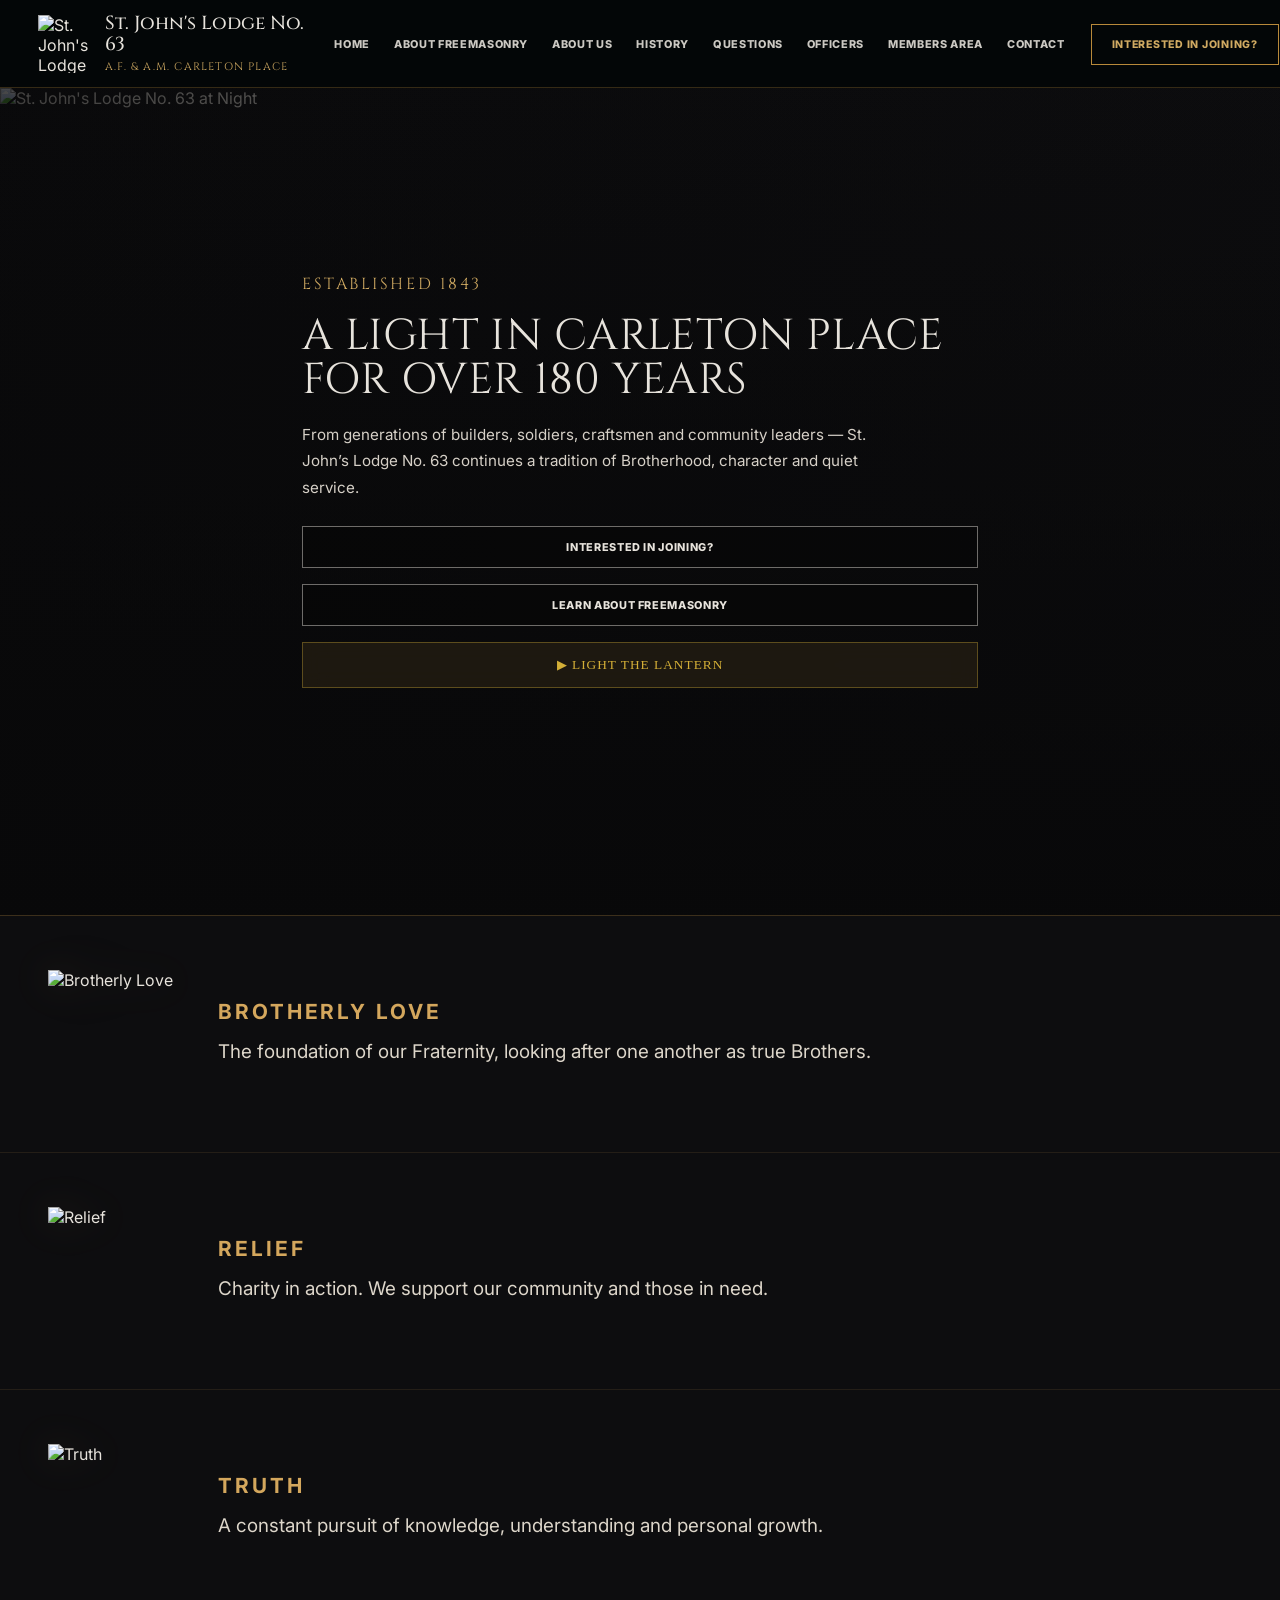
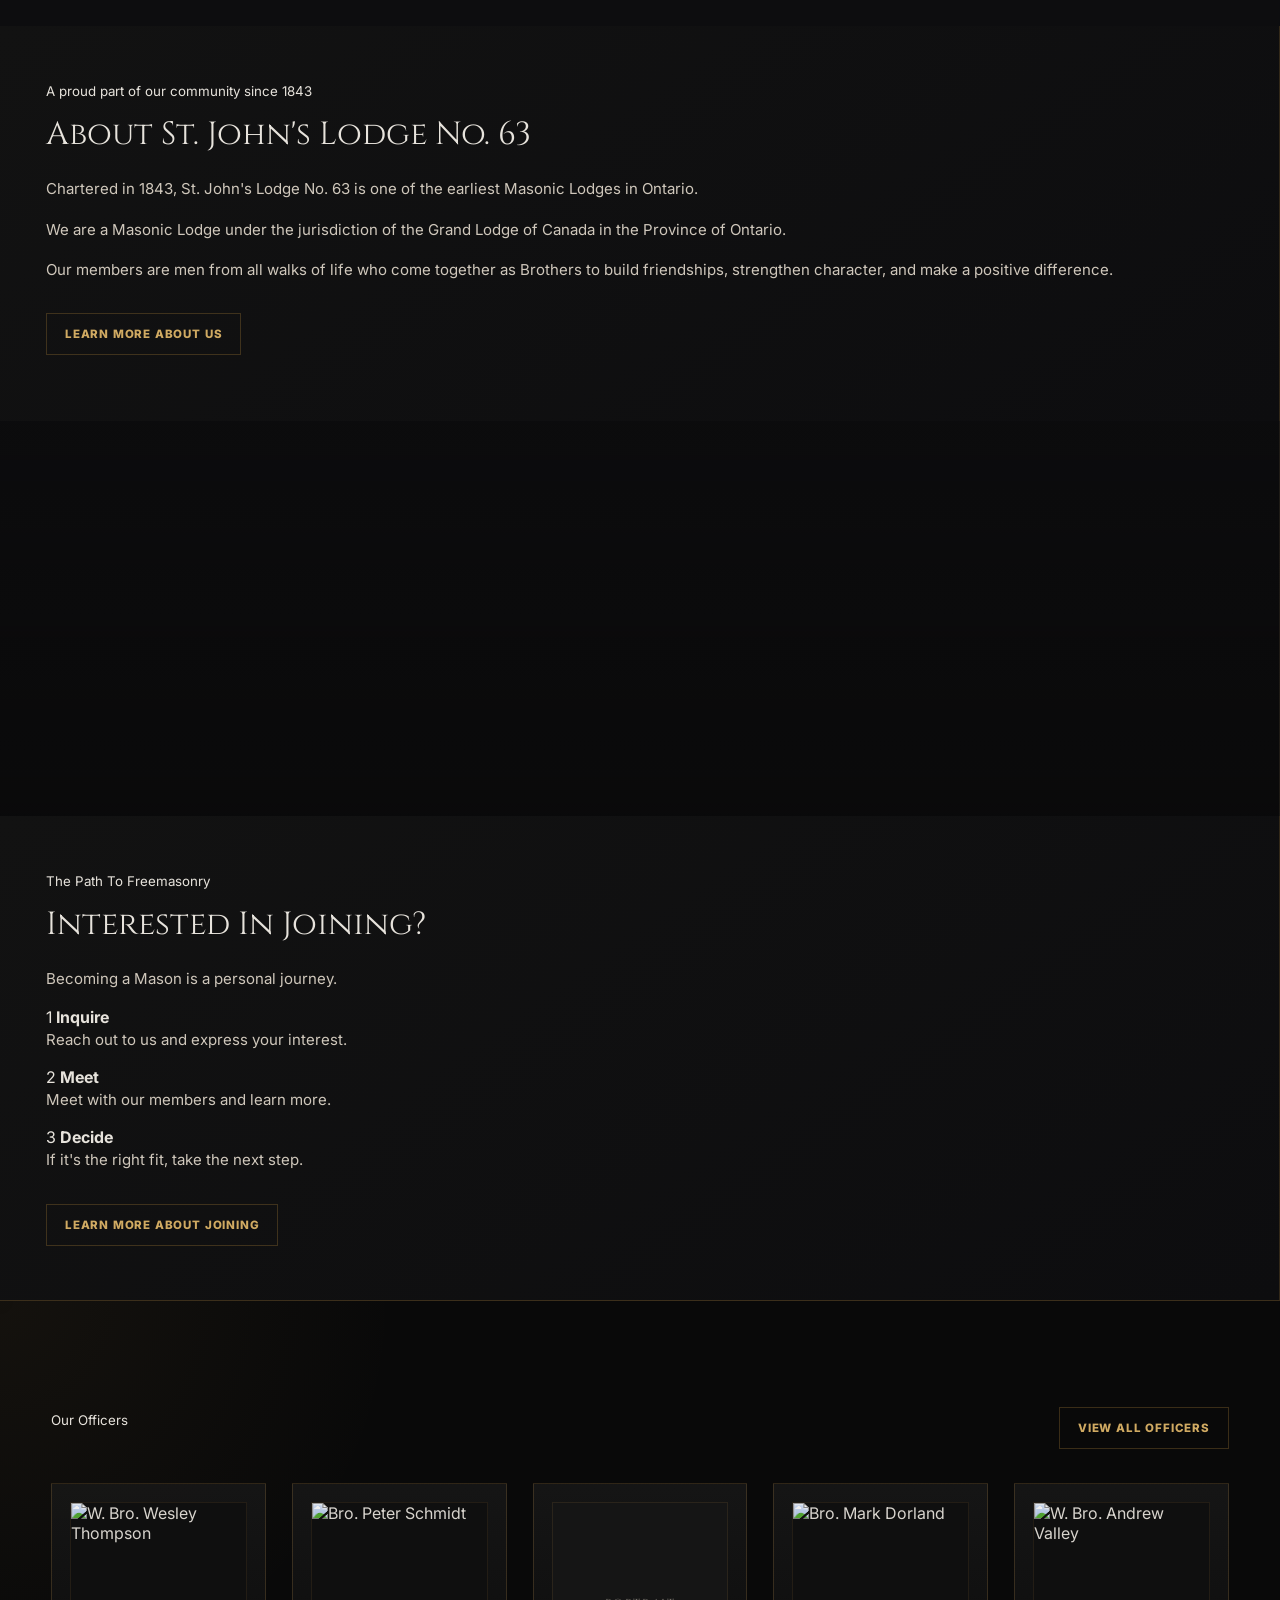
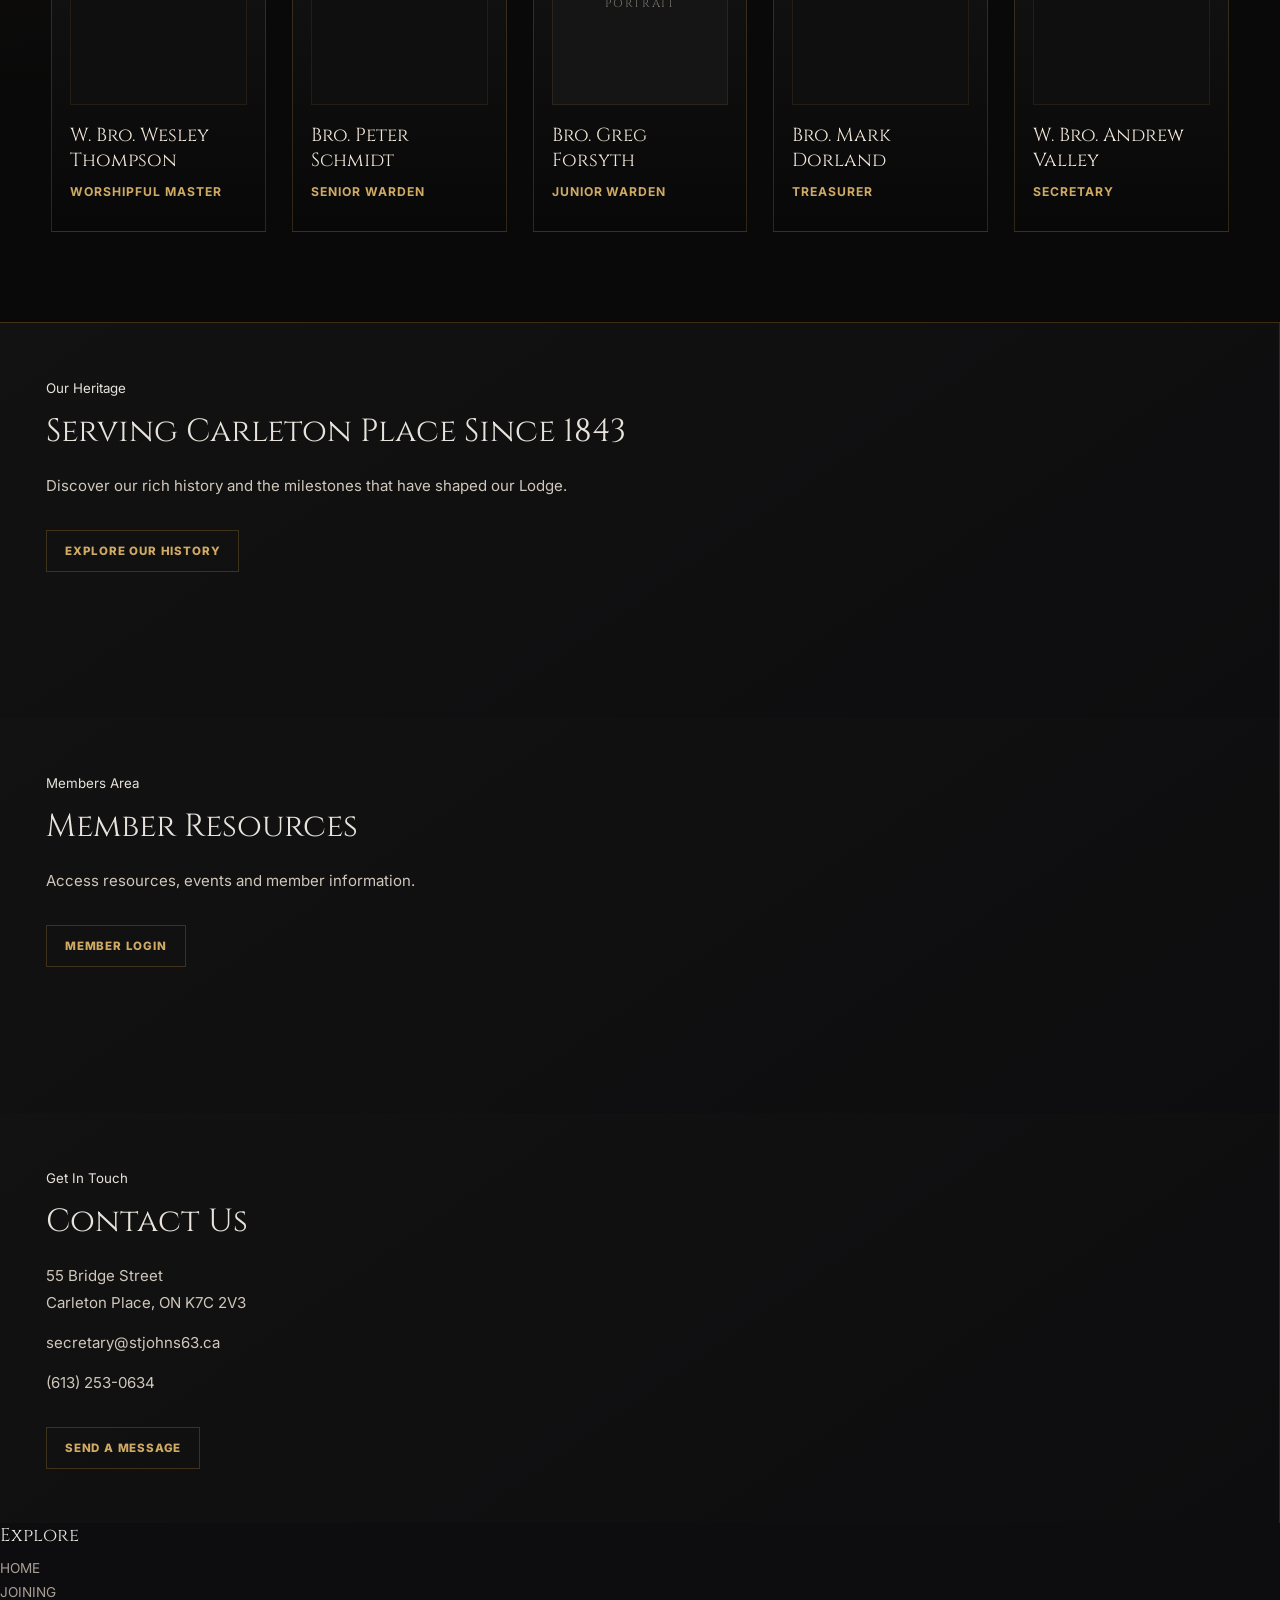
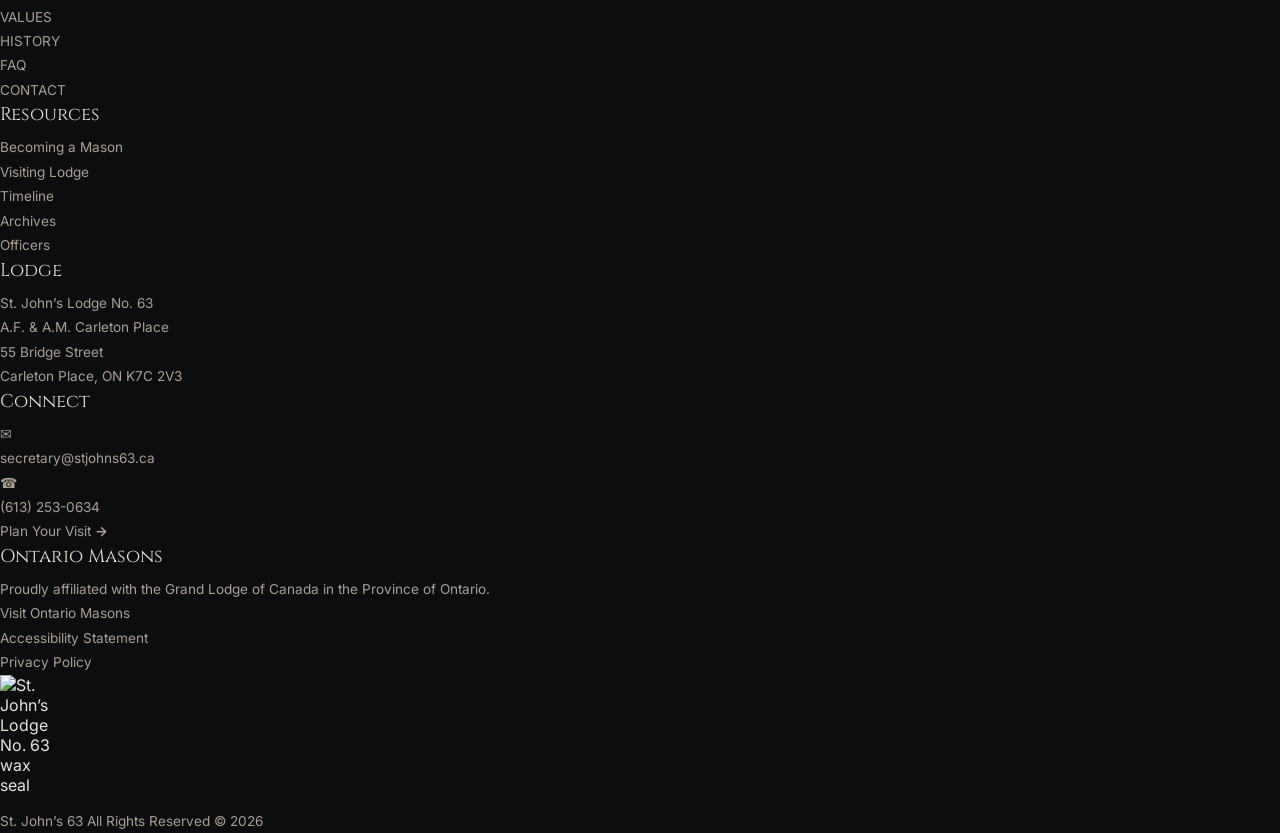
==== index.html @ 315c4b0a "Update lodge officer listings to the 2025–26 slate. Replace outdated names on the officers page and " ====
<!DOCTYPE html>

<html lang="en">

<head>

<meta charset="UTF-8">

<meta name="viewport" content="width=device-width, initial-scale=1.0">

<title>St. John's Lodge No. 63</title>

<link rel="stylesheet" href="style.css">
<link rel="stylesheet" href="css/footer.css">

</head>

  <script>
  const audio = document.getElementById('lodgeAudio');
  const button = document.querySelector('.audio-btn');

  function toggleAudio() {
    if (audio.paused) {
      audio.play();
      button.innerHTML = '❚❚ Pause Music';
    } else {
      audio.pause();
      button.innerHTML = '▶ Play Music';
    }
  }
</script>

<body>

<header class="site-header">

  <div class="header-inner">

    <a class="brand" href="index.html">

      <img

        src="assets/lodge-mark.svg"

        alt="St. John's Lodge Logo"

      >

      <div>

        <h1>

          St. John's Lodge No. 63

        </h1>

        <p>

          A.F. &amp; A.M. Carleton Place

        </p>

      </div>

    </a>

    <button class="menu-btn" id="menuBtn">

      ☰

    </button>

    <nav id="mainNav">

      <a href="index.html">

        Home

      </a>

      <a href="#freemasonry">

        About Freemasonry

      </a>

      <a href="#about">

        About Us

      </a>

      <a href="history.html">

        History

      </a>
       <a href="faq.html">

        Questions

      </a>
      <a href="#officers">

        Officers

      </a>

      <a href="#members">

        Members Area

      </a>

      <a href="contact.html">

        Contact

      </a>

    </nav>

    <a class="header-btn" href="#joining">

      Interested in Joining?

    </a>

  </div>

</header>

<main>

  <!-- HERO -->

  <section class="hero" id="home">

    <img

      class="hero-img"

      src="assets/hero-stjohns-night.jpg"

      alt="St. John's Lodge No. 63 at Night"

    >

    <div class="hero-overlay"></div>

    <div class="hero-content">

      <div class="since">

        ESTABLISHED 1843

      </div>

      <h2>

        A LIGHT IN CARLETON PLACE
<br>
        FOR OVER 180 YEARS

      </h2>

      <p>

       From generations of builders, soldiers, craftsmen and community leaders —
       St. John’s Lodge No. 63 continues a tradition of Brotherhood,
       character and quiet service.

      </p>

      <div class="hero-actions">

        <a class="btn outline" href="#joining">

          Interested in Joining?

        </a>

        <a class="btn outline" href="#freemasonry">

          Learn About Freemasonry

        </a>

          <button class="audio-btn" onclick="toggleAudio()">
  ▶ Light the Lantern
</button>

<audio id="lodgeAudio">
  <source src="assets/audio/lightinthedark.mp3" type="audio/mpeg">
</audio>
        <script>
function toggleAudio() {
  const audio = document.getElementById('lodgeAudio');
  const button = document.querySelector('.audio-btn');

  if (audio.paused) {
    audio.play();
    button.innerHTML = '❚❚ Pause Music';
  } else {
    audio.pause();
    button.innerHTML = '▶ Play Music';
  }
}
</script>
      </div>

    </div>

  </section>

  <!-- VALUES -->

  <section class="values.values-upgraded" id="freemasonry">

  <article class="value-card">

    

    <div class="value-icon-wrap">

      <img 

        class="value-medallion"

        src="assets/brotherly-love-icon.png"

        alt="Brotherly Love"

      >

    </div>

    <div class="value-text">

      <h3>Brotherly Love</h3>

      <p>

        The foundation of our Fraternity,

        looking after one another as true Brothers.

      </p>

    </div>

  </article>

  <article class="value-card">

    <div class="value-icon-wrap">

      <img 

        class="value-medallion"

        src="assets/relief-icon.png"

        alt="Relief"

      >

    </div>

    <div class="value-text">

      <h3>Relief</h3>

      <p>

        Charity in action.

        We support our community and those in need.

      </p>

    </div>

  </article>

  <article class="value-card">

    <div class="value-icon-wrap">

      <img 

        class="value-medallion"

        src="assets/truth-icon.png"

        alt="Truth"

      >

    </div>

    <div class="value-text">

      <h3>Truth</h3>

      <p>

        A constant pursuit of knowledge,

        understanding and personal growth.

      </p>

    </div>

  </article>

</section>
  
  <!-- ABOUT -->

  <section class="main-grid" id="about">

    <article class="content-card about-card">

      <small>

        A proud part of our community since 1843

      </small>

      <h2>

        About St. John's Lodge No. 63

      </h2>

      <p>

        Chartered in 1843, St. John's Lodge No. 63

        is one of the earliest Masonic Lodges in Ontario.

      </p>

      <p>

        We are a Masonic Lodge under the jurisdiction

        of the Grand Lodge of Canada in the Province of Ontario.

      </p>

      <p>

        Our members are men from all walks of life

        who come together as Brothers to build friendships,

        strengthen character, and make a positive difference.

      </p>

      <a class="text-btn" href="#about">

        Learn More About Us

      </a>

    </article>

    <article class="photo-card"></article>

    <article class="content-card join-card" id="joining">

      <small>

        The Path To Freemasonry

      </small>

      <h2>

        Interested In Joining?

      </h2>

      <p>

        Becoming a Mason is a personal journey.

      </p>

      <div class="steps">

        <div>

          <span>1</span>

          <strong>Inquire</strong>

          <p>

            Reach out to us and express your interest.

          </p>

        </div>

        <div>

          <span>2</span>

          <strong>Meet</strong>

          <p>

            Meet with our members and learn more.

          </p>

        </div>

        <div>

          <span>3</span>

          <strong>Decide</strong>

          <p>

            If it's the right fit, take the next step.

          </p>

        </div>

      </div>

      <a class="text-btn" href="#contact">

        Learn More About Joining

      </a>

    </article>

  </section>

  <!-- OFFICERS -->

  <section class="officers-section" id="officers">

    <div class="section-head">

      <small>

        Our Officers

      </small>

      <a class="text-btn" href="officers.html">

        View All Officers

      </a>

    </div>

    <div class="officers">

      <article>

        <img

          src="assets/wesley-thompson.jpg"

          alt="W. Bro. Wesley Thompson"

        >

        <h3>

          W. Bro. Wesley Thompson

        </h3>

        <p>

          Worshipful Master

        </p>
      </article>

      <article>

        <img

          src="assets/peter-schmidt.jpg"

          alt="Bro. Peter Schmidt"

        >

        <h3>

          Bro. Peter Schmidt

        </h3>

        <p>

          Senior Warden

        </p>

      </article>

      <article>

        <div class="officer-placeholder">Portrait</div>

        <h3>

          Bro. Greg Forsyth

        </h3>

        <p>

          Junior Warden

        </p>

      </article>

      <article>

        <img

          src="assets/mark-dorland.jpg"

          alt="Bro. Mark Dorland"

        >

        <h3>

          Bro. Mark Dorland

        </h3>

        <p>

          Treasurer

        </p>
      </article>

      <article>

        <img

          src="assets/andrew-valley.jpg"

          alt="W. Bro. Andrew Valley"

        >

        <h3>

          W. Bro. Andrew Valley

        </h3>

        <p>

          Secretary

        </p>
      </article>

    </div>

  </section>

  <!-- LOWER GRID -->

  <section class="bottom-grid">

    <article class="bottom-card">

      <small>

        Our Heritage

      </small>

      <h2>

        Serving Carleton Place Since 1843

      </h2>

      <p>

        Discover our rich history and the milestones

        that have shaped our Lodge.

      </p>

      <a class="text-btn" href="history.html">

        Explore Our History

      </a>

    </article>

    <article class="bottom-card image-dark" id="members">

      <small>

        Members Area

      </small>

      <h2>

        Member Resources

      </h2>

      <p>

        Access resources, events and member information.

      </p>

      <a class="text-btn" href="#members">

        Member Login

      </a>

    </article>

    <article class="bottom-card" id="contact">

      <small>

        Get In Touch

      </small>

      <h2>

        Contact Us

      </h2>

      <p>

        55 Bridge Street<br>

        Carleton Place, ON K7C 2V3

      </p>

      <p>

        secretary@stjohns63.ca

      </p>

      <p>

        (613) 253-0634

      </p>

      <a class="text-btn" href="contact.html">

        Send A Message

      </a>

    </article>

  </section>

</main>

<footer class="sj63-footer">

  <div class="sj63-footer-panel">

    <div class="sj63-footer-grid">

      <div class="sj63-footer-col">
        <h3>Explore</h3>
        <a href="index.html">HOME</a>
        <a href="#joining">JOINING</a>
        <a href="#freemasonry">VALUES</a>
        <a href="history.html">HISTORY</a>
        <a href="faq.html">FAQ</a>
        <a href="#contact">CONTACT</a>
      </div>

      <div class="sj63-footer-col">
        <h3>Resources</h3>
        <a href="faq.html#becoming-a-mason">Becoming a Mason</a>
        <a href="faq.html#visiting-lodge">Visiting Lodge</a>
        <a href="history.html#timeline">Timeline</a>
        <a href="history.html#archives">Archives</a>
        <a href="#officers">Officers</a>
      </div>

      <section class="sj63-footer-col">
        <h3>Lodge</h3>
        <p>St. John’s Lodge No. 63<br>A.F. &amp; A.M. Carleton Place</p>
        <p>55 Bridge Street<br>Carleton Place, ON K7C 2V3</p>
        <p></p>
      </section>

      <section class="sj63-footer-col sj63-contact">
        <h3>Connect</h3>
        <p><span>✉</span><a href="mailto:secretary@stjohns63.ca">secretary@stjohns63.ca</a></p>
        <p><span>☎</span><a href="tel:16132530634">(613) 253-0634</a></p>
        <a class="sj63-footer-btn" href="#contact">Plan Your Visit <b>→</b></a>
      </section>

      <section class="sj63-footer-col sj63-affiliate">
        <h3>Ontario Masons</h3>
        <p>Proudly affiliated with the Grand Lodge of Canada in the Province of Ontario.</p>
        <a href="https://grandlodge.on.ca/" target="_blank" rel="noopener">Visit Ontario Masons</a>
      </section>

    </div>

    <div class="sj63-footer-bottom">
      <div class="sj63-policy-links">
        <a href="#">Accessibility Statement</a>
        <span></span>
        <a href="#">Privacy Policy</a>
      </div>

      <div class="sj63-seal-line">
        <i></i>
        <img src="assets/faq/wax-seal-realistic.png" alt="St. John’s Lodge No. 63 wax seal">
        <i></i>
      </div>

      <p>
      St. John’s 63 All Rights Reserved © 2026 
      </p>
    </div>

  </div>

</footer>

<script src="script.js"></script>

</body>

</html>
---- style.css ----
@import url('https://fonts.googleapis.com/css2?family=Cinzel:wght@400;500;600&family=Inter:wght@400;500;700;800&display=swap');

:root{

  --black:#0d0d0f;
  --charcoal:#151515;
  --panel:#101010;
  --brass:#b8893a;
  --brass2:#d0aa62;
  --cream:#e7e3dc;
  --muted:#b9aea1;
  --line:rgba(184,137,58,.28);

}

*{
  box-sizing:border-box;
  margin:0;
  padding:0;
}

html{
  scroll-behavior:smooth;
}
.audio-btn {
  background: rgba(180, 140, 70, 0.12);
  border: 1px solid rgba(212, 175, 55, 0.35);
  color: #d4af37;
  padding: 14px 28px;
  font-family: 'Cormorant Garamond', serif;
  letter-spacing: 1px;
  text-transform: uppercase;
  cursor: pointer;
  transition: all 0.3s ease;
  backdrop-filter: blur(10px);
}

.audio-btn:hover {
  background: rgba(212, 175, 55, 0.18);
  border-color: #d4af37;
  transform: translateY(-2px);
}
body{
  background:var(--black);
  color:var(--cream);
  font-family:Inter,Arial,sans-serif;
}

a{
  text-decoration:none;
  color:inherit;
}

img{
  display:block;
  max-width:100%;
}

/* MASTER HEADER */
.site-header{

  height:88px;

  position:sticky;

  top:0;

  z-index:50;

  background:rgba(4,7,8,.94);

  border-bottom:1px solid var(--line);

  backdrop-filter:blur(14px);

}

.header-inner{

  height:88px;

  width:min(1500px,94vw);

  margin:auto;

  display:flex;

  align-items:center;

  gap:26px;

}

.brand{

  display:flex;

  align-items:center;

  gap:14px;

  min-width:270px;

}

.brand img{

  width:58px;

  height:58px;

  object-fit:contain;

}

.brand h1{

  font-family:Cinzel,Georgia,serif;

  font-size:1.18rem;

  font-weight:500;

  line-height:1.1;

}

.brand p{

  margin-top:4px;

  font-family:Cinzel,Georgia,serif;

  font-size:.68rem;

  letter-spacing:.11em;

  text-transform:uppercase;

  color:var(--brass2);

}

nav{

  margin-left:auto;

  display:flex;

  align-items:center;

  gap:24px;

  text-transform:uppercase;

  font-size:.68rem;

  font-weight:800;

  letter-spacing:.06em;

}

nav a{

  white-space:nowrap;

  opacity:.88;

}

nav a:hover,

nav a.active{

  color:var(--brass2);

  opacity:1;

}

.header-btn{

  border:1px solid var(--brass);

  color:var(--brass2);

  background:transparent;

  padding:13px 20px;

  font-size:.66rem;

  text-transform:uppercase;

  font-weight:800;

  letter-spacing:.07em;

  white-space:nowrap;

}

.menu-btn{

  display:none;

  margin-left:auto;

  background:none;

  border:1px solid var(--line);

  color:var(--brass2);

  width:44px;

  height:42px;

  font-size:1.35rem;

}
/* HERO */

.hero{

  height:78vh;
  min-height:720px;

  position:relative;
  overflow:hidden;

  display:flex;
  align-items:center;

  border-bottom:1px solid var(--line);

}

.hero-img{

  position:absolute;
  inset:0;

  width:100%;
  height:100%;

  object-fit:cover;
  object-position:center center;

  filter:
    brightness(.72)
    contrast(1.08)
    saturate(.95);

}

.hero-overlay,
.hero-shade{

  position:absolute;
  inset:0;

  background:

    linear-gradient(
      to right,
      rgba(8,8,9,.96) 0%,
      rgba(8,8,9,.82) 35%,
      rgba(8,8,9,.28) 68%,
      rgba(8,8,9,.08) 100%
    ),

    linear-gradient(
      to top,
      rgba(8,8,9,.7),
      rgba(8,8,9,.05) 45%,
      rgba(8,8,9,.58)
    );

}

.hero-content{

  position:relative;

  width:min(1500px,94vw);
  max-width:720px;

  margin:auto;

  padding-top:80px;

}

.since{

  color:var(--brass2);

  text-transform:uppercase;
  letter-spacing:.16em;

  margin-bottom:20px;

  font-family:Cinzel,Georgia,serif;

}

.hero h2{

  font-family:Cinzel,Georgia,serif;

  font-size:clamp(2.8rem,5vw,5.35rem);

  line-height:1;

  font-weight:400;

  max-width:720px;

  letter-spacing:.01em;

}

.hero p{

  max-width:590px;

  color:#d6d0c7;

  line-height:1.75;

  font-size:1.05rem;

  margin:30px 0 34px;

}

.hero-actions{

  display:flex;
  gap:16px;
  flex-wrap:wrap;

}

.btn.outline{

  border:1px solid rgba(231,227,220,.46);

  padding:13px 20px;

  text-transform:uppercase;

  font-size:.68rem;

  font-weight:800;
  letter-spacing:.06em;

  background:rgba(0,0,0,.28);

}

/* VALUES */

.values-upgraded{

  display:grid;
  grid-template-columns:1fr;

  border-top:1px solid rgba(201,157,84,.18);
  border-bottom:1px solid rgba(201,157,84,.18);

  background:#090909;

}

.value-card{

  display:flex;
  align-items:center;

  gap:42px;

  padding:54px 48px;

  border-bottom:1px solid rgba(201,157,84,.12);

  transition:.35s ease;

}

.value-card:last-child{
  border-bottom:none;
}

.value-card:hover{
  background:rgba(201,157,84,.03);
}

.value-icon-wrap{

  flex-shrink:0;

  width:128px;
  height:128px;

  display:flex;
  align-items:center;
  justify-content:center;

}

.value-medallion{

  width:128px;
  height:128px;

  object-fit:contain;

  filter:
    drop-shadow(0 0 18px rgba(212,167,93,.16))
    drop-shadow(0 0 40px rgba(212,167,93,.08));

}

.value-text h3{

  margin:0 0 12px;

  color:#d4a75d;

  font-size:1.3rem;

  font-weight:700;

  letter-spacing:.14em;

  text-transform:uppercase;

}

.value-text p{

  margin:0;

  color:#ddd6ca;

  font-size:1.18rem;

  line-height:1.7;

  max-width:720px;

}

/* MAIN GRID */

.main-grid{

  display:grid;
  grid-template-columns:1.15fr .9fr 1fr;

  border-bottom:1px solid var(--line);

}

.content-card,
.bottom-card{

  background:
    linear-gradient(
      145deg,
      #121212,
      #0d0d0f
    );

  border-right:1px solid rgba(184,137,58,.2);

  padding:54px 46px;

  min-height:395px;

}

.content-card h2,
.bottom-card h2{

  font-family:Cinzel,Georgia,serif;

  font-weight:400;

  font-size:2rem;

  margin:16px 0 22px;

  line-height:1.2;

}

.content-card p,
.bottom-card p{

  color:#cfc7bb;

  line-height:1.75;

  margin-bottom:14px;

  font-size:.94rem;

}

.photo-card{

  min-height:395px;

  background:
    linear-gradient(
      rgba(10,10,10,.25),
      rgba(10,10,10,.55)
    ),
    url('assets/hero-stjohns-night.jpg');

  background-size:cover;
  background-position:center;

  filter:
    sepia(.35)
    grayscale(.3)
    brightness(.65);

  border-right:1px solid rgba(184,137,58,.2);

}

.text-btn{

  display:inline-block;

  margin-top:16px;

  color:var(--brass2);

  border:1px solid var(--line);

  padding:13px 18px;

  text-transform:uppercase;

  font-weight:800;

  letter-spacing:.07em;

  font-size:.72rem;

}

/* OFFICERS */

.officers-section{

  padding:90px 0;

  background:
    radial-gradient(
      circle at top left,
      rgba(193,148,79,.06),
      transparent 28%
    ),
    #090909;

  border-bottom:1px solid var(--line);

}

.section-head{

  width:min(1380px,92vw);

  margin:0 auto 34px;

  display:flex;
  justify-content:space-between;
  align-items:center;

  gap:20px;
  flex-wrap:wrap;

}

.officers{

  width:min(1380px,92vw);

  margin:auto;

  display:grid;
  grid-template-columns:repeat(5,1fr);

  gap:26px;

}

.officers article{

  background:
    linear-gradient(
      180deg,
      rgba(22,22,22,.96),
      rgba(8,8,8,.98)
    );

  border:1px solid rgba(193,148,79,.22);

  padding:18px;

  transition:
    transform .35s ease,
    border-color .35s ease,
    box-shadow .35s ease;

  position:relative;
  overflow:hidden;

}

.officers article:hover{

  transform:translateY(-6px);

  border-color:rgba(193,148,79,.52);

  box-shadow:0 18px 45px rgba(0,0,0,.45);

}

.officers article img,
.officers article .officer-placeholder{

  width:100%;

  aspect-ratio:1 / 1.15;

  object-fit:cover;
  object-position:center top;

  display:block;

  margin-bottom:18px;

  border:1px solid rgba(193,148,79,.12);

  filter:
    brightness(.92)
    contrast(1.04);

  background:#151515;

}

.officers article .officer-placeholder{

  display:grid;

  place-items:center;

  color:rgba(240,230,216,.45);

  font-family:Cinzel,Georgia,serif;

  text-transform:uppercase;

  letter-spacing:.14em;

  font-size:.72rem;

  filter:none;

}

.officers h3{

  color:#f0e6d8;

  font-family:Cinzel,Georgia,serif;

  font-size:1.18rem;

  line-height:1.35;

  margin-bottom:10px;

  font-weight:400;

}

.officers p{

  color:var(--brass2);

  text-transform:uppercase;

  letter-spacing:.08em;

  font-size:.76rem;

  margin-bottom:14px;

  font-weight:700;

}

/* FOOTER */
* FOOTER */

footer{

  background:#090909;

  padding:42px 46px 22px;

}

.footer-grid{

  display:grid;

  grid-template-columns:2fr 1fr 1fr 1fr;

  gap:34px;

}

footer img{

  width:62px;

  margin-bottom:14px;

}

footer h3{

  font-family:Cinzel,Georgia,serif;

  font-size:1.15rem;

  font-weight:400;

  margin-bottom:8px;

}

footer p,

footer a{

  color:#a89f95;

  font-size:.85rem;

  line-height:1.8;

  display:block;

}

footer strong{

  color:var(--brass2);

  text-transform:uppercase;

  font-size:.75rem;

  letter-spacing:.12em;

  display:block;

  margin-bottom:12px;

}

footer a:hover{

  color:var(--brass2);

}

.copyright{

  border-top:1px solid rgba(184,137,58,.16);

  margin-top:32px;

  padding-top:16px;

  color:#776f66;

  font-size:.78rem;

}

/* TABLET */

@media(max-width:1200px){

  .officers{

    grid-template-columns:repeat(3,1fr);

  }

}

/* MOBILE */

@media(max-width:1000px){

  .header-inner{

    height:82px;

  }

  .brand img{

    width:50px;

    height:50px;

  }

  .brand h1{

    font-size:1rem;

  }

  .brand p{

    font-size:.65rem;

  }

  .header-btn{

    display:none;

  }

  .menu-btn{

    display:block;

  }

  nav{

    display:none;

    position:absolute;

    left:0;

    top:82px;

    width:100%;

    background:#0d0d0f;

    padding:20px;

    flex-direction:column;

    align-items:flex-start;

    border-top:1px solid var(--line);

  }

  nav.open{

    display:flex;

  }

  .hero{

    height:92vh;

    min-height:680px;

    align-items:flex-end;

  }

  .hero-img{

    object-position:60% center;

  }

  .hero-overlay,

  .hero-shade{

    background:

      linear-gradient(

        to bottom,

        rgba(8,8,9,.08),

        rgba(8,8,9,.45) 42%,

        rgba(8,8,9,.96)

      ),

      linear-gradient(

        to right,

        rgba(8,8,9,.62),

        rgba(8,8,9,.06)

      );

  }

  .hero-content{

    padding:0 22px 42px;

    width:100%;

  }

  .hero h2{

    font-size:2.7rem;

  }

  .hero p{

    font-size:.95rem;

    margin:20px 0 24px;

  }

  .hero-actions{

    flex-direction:column;

  }

  .hero-actions a{

    text-align:center;

  }

  .values,

  .main-grid,

  .bottom-grid,

  .footer-grid{

    grid-template-columns:1fr;

  }

  

@media (max-width: 768px){

  .value-card{

    flex-direction:column;

    text-align:center;

    gap:26px;

    padding:42px 24px;

  }

  .value-icon-wrap{

    width:112px;

    height:112px;

  }

  .value-medallion{

    width:112px;

    height:112px;

  }

  .value-text h3{

    font-size:1.05rem;

    letter-spacing:.12em;

  }

  .value-text p{

    font-size:1rem;

    line-height:1.7;

  }

}

  .icon{

    width:56px;

    height:56px;

    font-size:1.45rem;

  }

  .icon svg{

    width:30px;

    height:30px;

  }

  .content-card,

  .bottom-card,

  .officers-section,

  footer{

    padding:34px 24px;

  }

  .photo-card{

    min-height:300px;

  }

  .section-head{

    display:block;

    width:100%;

  }

  .section-head .text-btn{

    margin-top:14px;

  }

  .officers{

    width:100%;

    grid-template-columns:1fr 1fr;

    gap:20px;

    margin-top:20px;

  }

}

/* SMALL MOBILE */

@media(max-width:560px){

  .hero h2{

    font-size:2.3rem;

  }

  .content-card h2,

  .bottom-card h2{

    font-size:1.7rem;

  }

  .officers{

    grid-template-columns:1fr;

  }

  .officers article{

    padding:16px;

  }

  .officers h3{

    font-size:1.08rem;

  }

}

/* TABLET */

@media(max-width:1200px){

  .officers{
    grid-template-columns:repeat(3,1fr);
  }

}

/* MOBILE */

@media(max-width:1000px){

  .site-header{

    height:78px;

  }

  .header-inner{

    width:100%;

    height:78px;

    padding:0 16px;

  }

  .brand{

    min-width:0;

    gap:10px;

  }

  .brand img{

    width:46px;

    height:46px;

  }

  .brand h1{

    font-size:1rem;

  }

  .brand p{

    font-size:.55rem;

    letter-spacing:.09em;

  }

  .header-btn{

    display:none;

  }

  .menu-btn{

    display:block;

  }

  nav{

    display:none;

    position:absolute;

    top:78px;

    left:0;

    width:100%;

    margin:0;

    padding:20px;

    background:#0d0d0f;

    border-top:1px solid var(--line);

    border-bottom:1px solid var(--line);

    flex-direction:column;

    align-items:flex-start;

    gap:16px;

  }

  nav.open{

    display:flex;

  }

  nav a{

    width:100%;

    font-size:.74rem;

  }

}
  .hero{

    height:92vh;
    min-height:680px;

    align-items:flex-end;

  }

  .hero-img{
    object-position:60% center;
  }

  .hero-overlay,
  .hero-shade{

    background:

      linear-gradient(
        to bottom,
        rgba(8,8,9,.08),
        rgba(8,8,9,.45) 42%,
        rgba(8,8,9,.96)
      ),

      linear-gradient(
        to right,
        rgba(8,8,9,.62),
        rgba(8,8,9,.06)
      );

  }

  .hero-content{

    padding:0 22px 42px;
    width:100%;

  }

  .hero h2{
    font-size:2.7rem;
  }

  .hero p{

    font-size:.95rem;

    margin:20px 0 24px;

  }

  .hero-actions{
    flex-direction:column;
  }

  .hero-actions a{
    text-align:center;
  }

  .main-grid,
  .footer-grid{
    grid-template-columns:1fr;
  }

}

@media(max-width:768px){

  .value-card{

    flex-direction:column;

    text-align:center;

    gap:26px;

    padding:42px 24px;

  }

  .value-icon-wrap{
    width:112px;
    height:112px;
  }

  .value-medallion{
    width:112px;
    height:112px;
  }

  .value-text h3{

    font-size:1.05rem;

    letter-spacing:.12em;

  }

  .value-text p{

    font-size:1rem;

    line-height:1.7;

  }

  .officers{
    grid-template-columns:1fr 1fr;
  }

}

@media(max-width:560px){

  .hero h2{
    font-size:2.3rem;
  }

  .content-card h2{
    font-size:1.7rem;
  }

  .officers{
    grid-template-columns:1fr;
  }

}
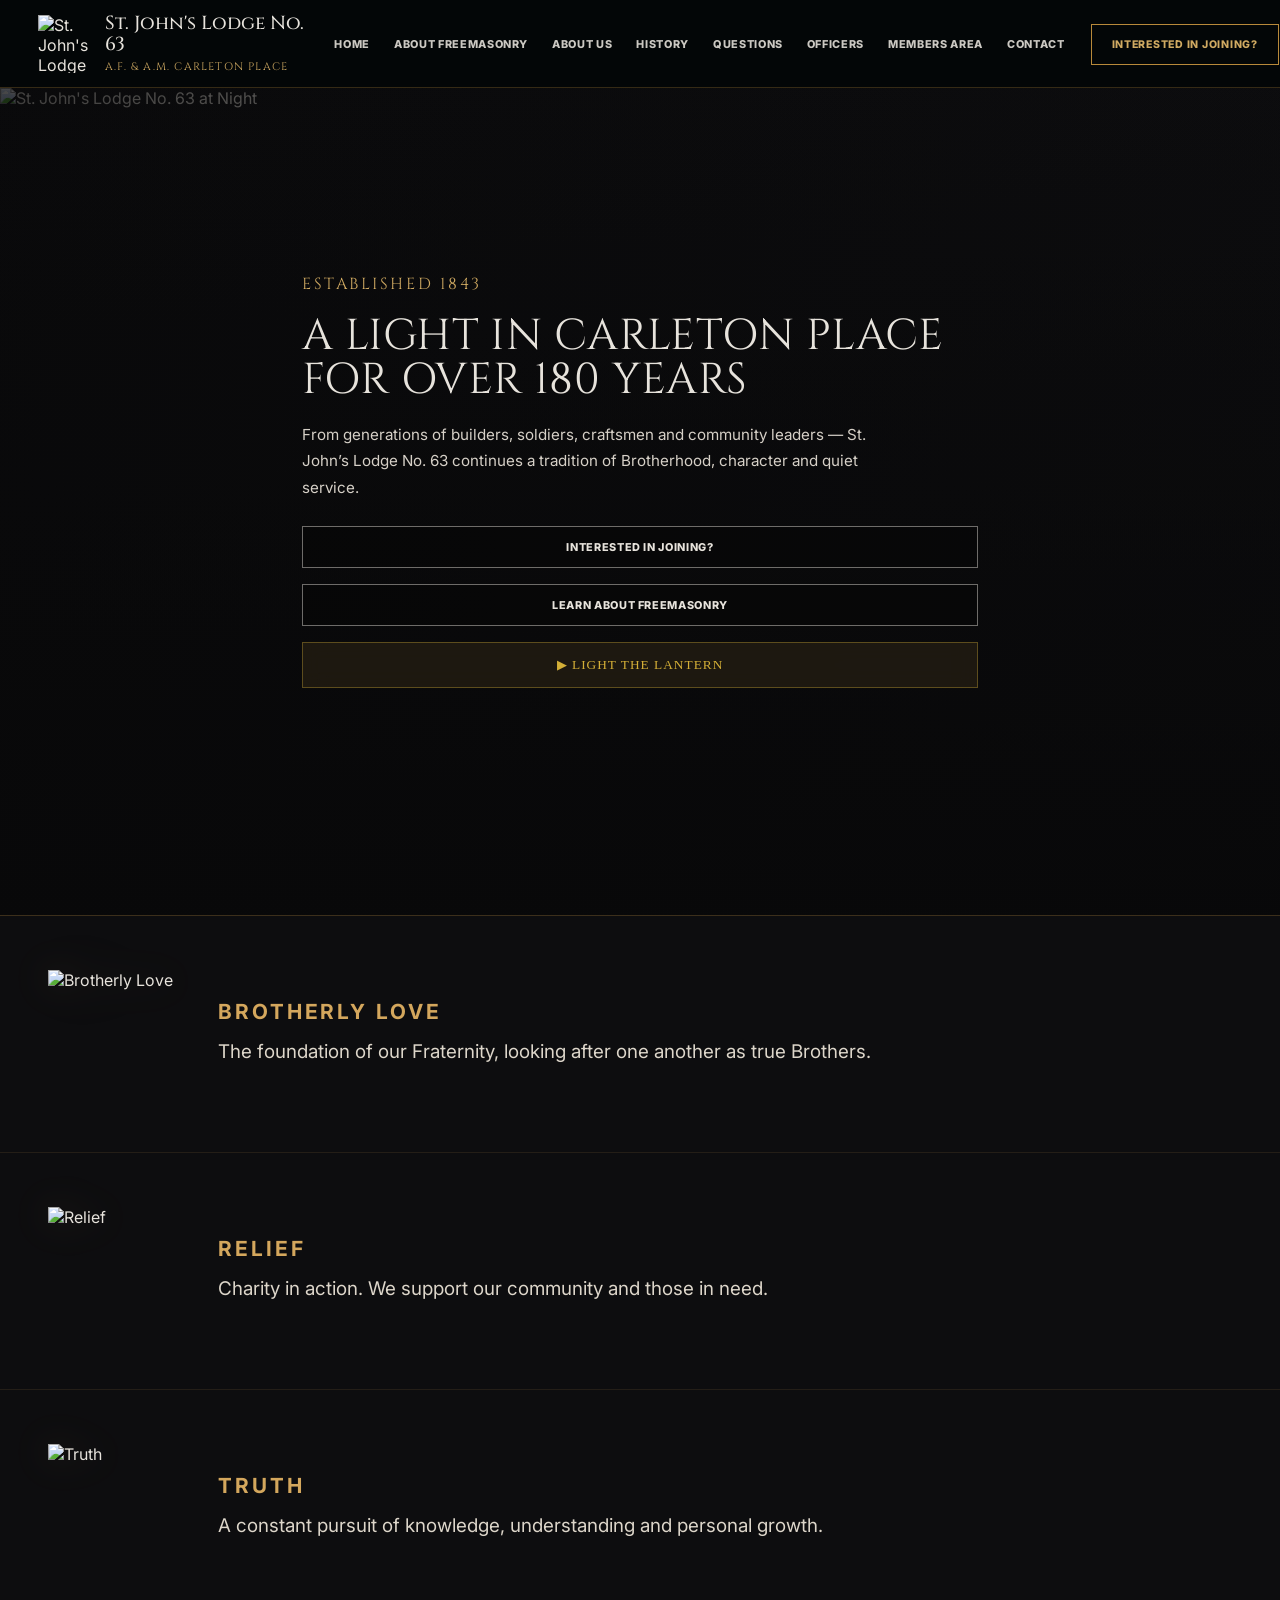
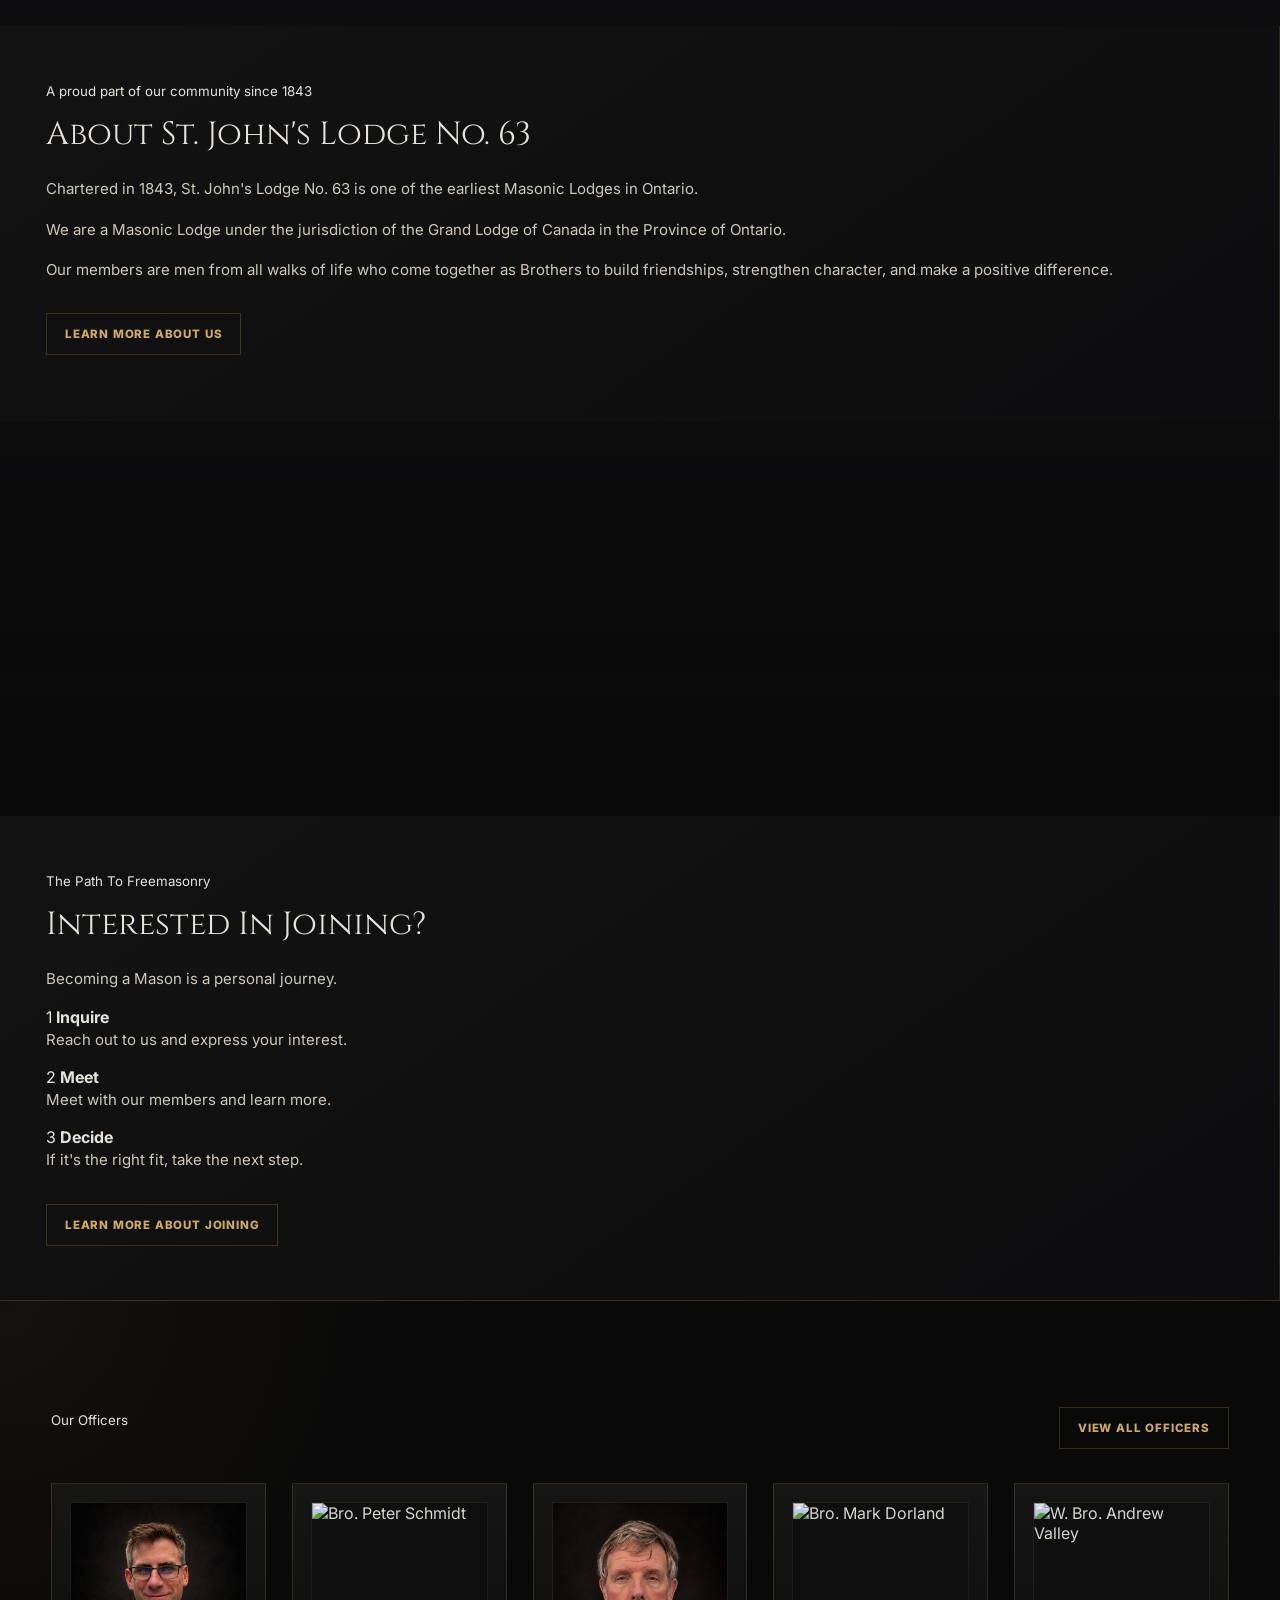
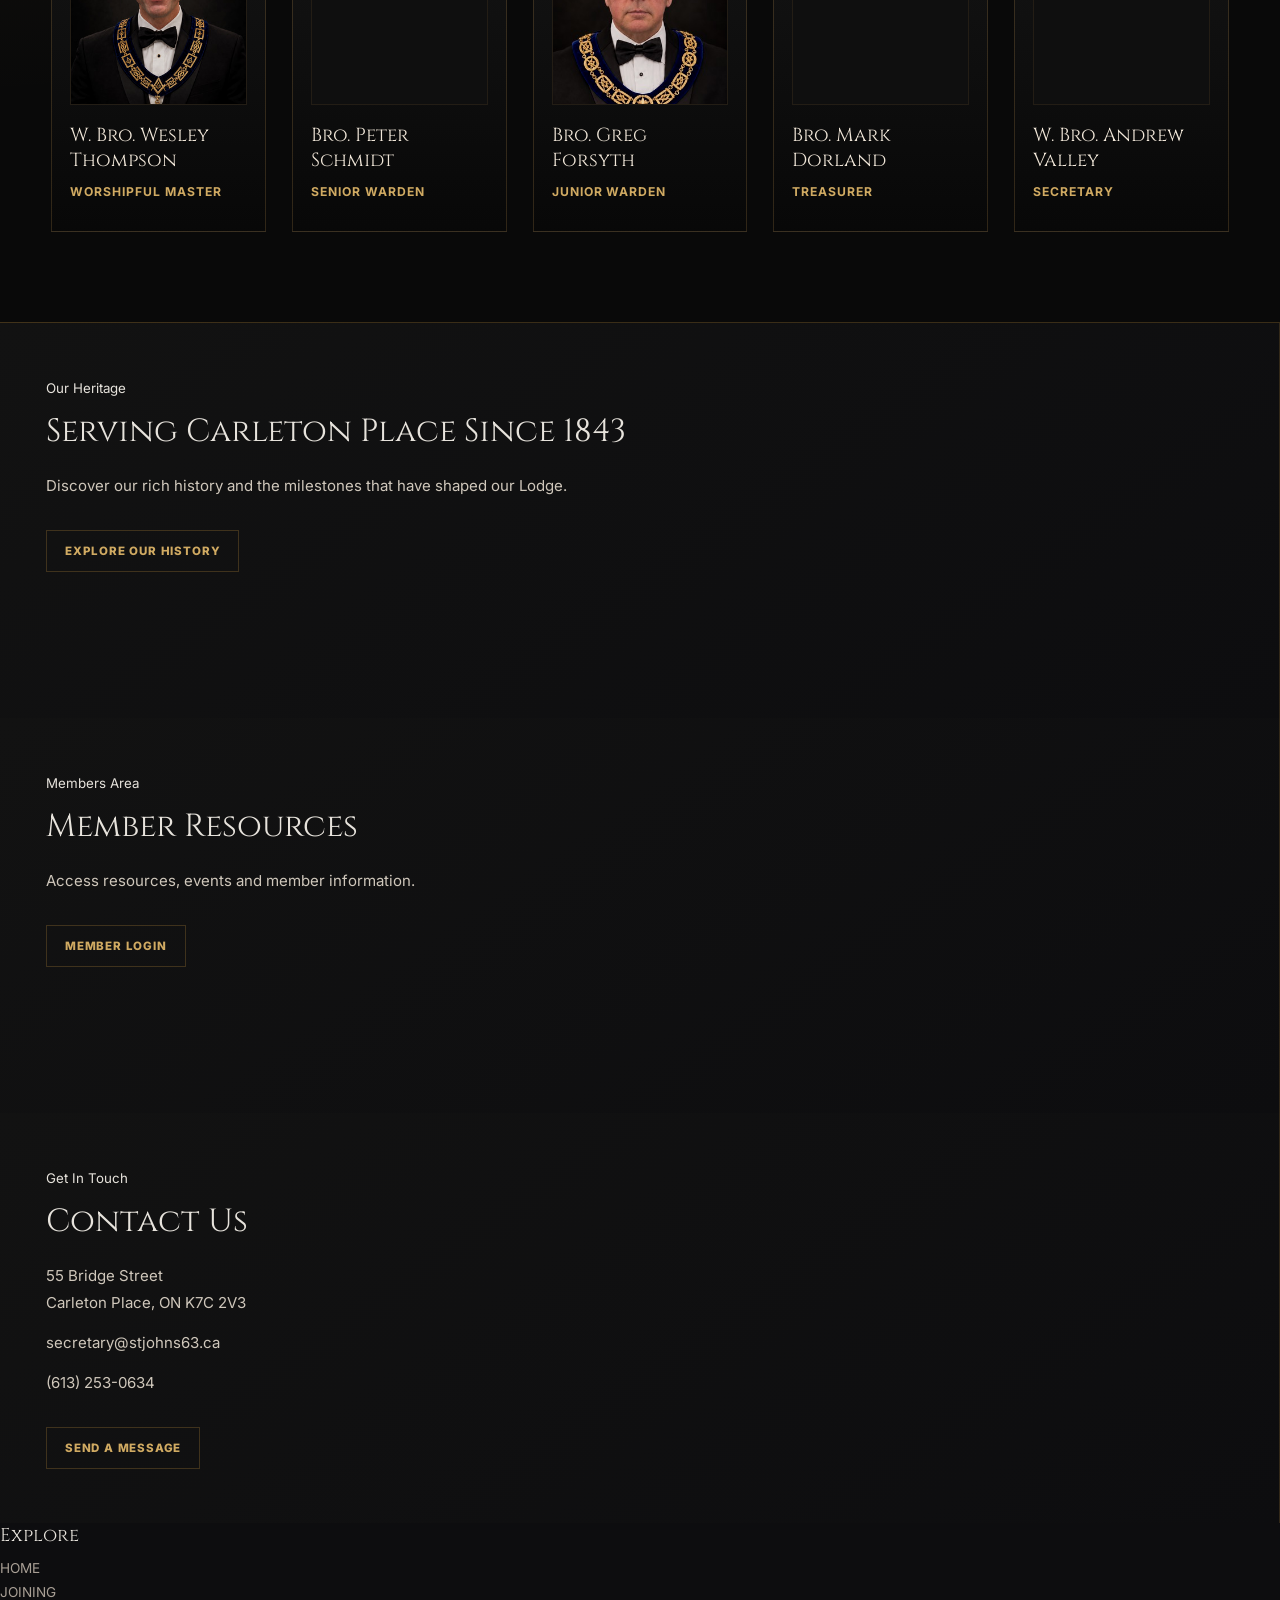
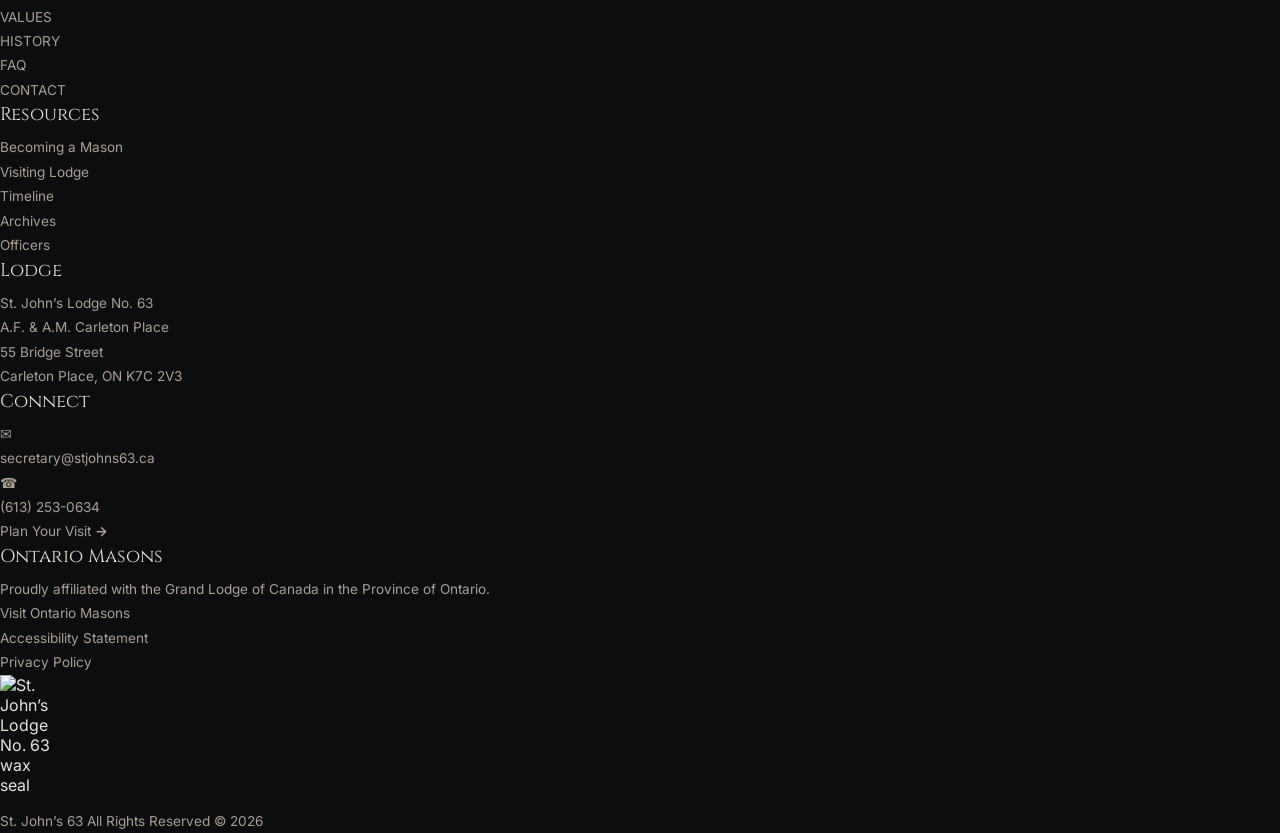
==== commit 667f694b: "Add Bro. Greg Forsyth's official Junior Warden portrait. Crop the portrait to the 307×421 officer-ca" ====
--- a/index.html
+++ b/index.html
@@ -518,7 +518,13 @@
 
       <article>
 
-        <div class="officer-placeholder">Portrait</div>
+        <img
+
+          src="assets/greg-forsyth.jpg"
+
+          alt="Bro. Greg Forsyth"
+
+        >
 
         <h3>
 
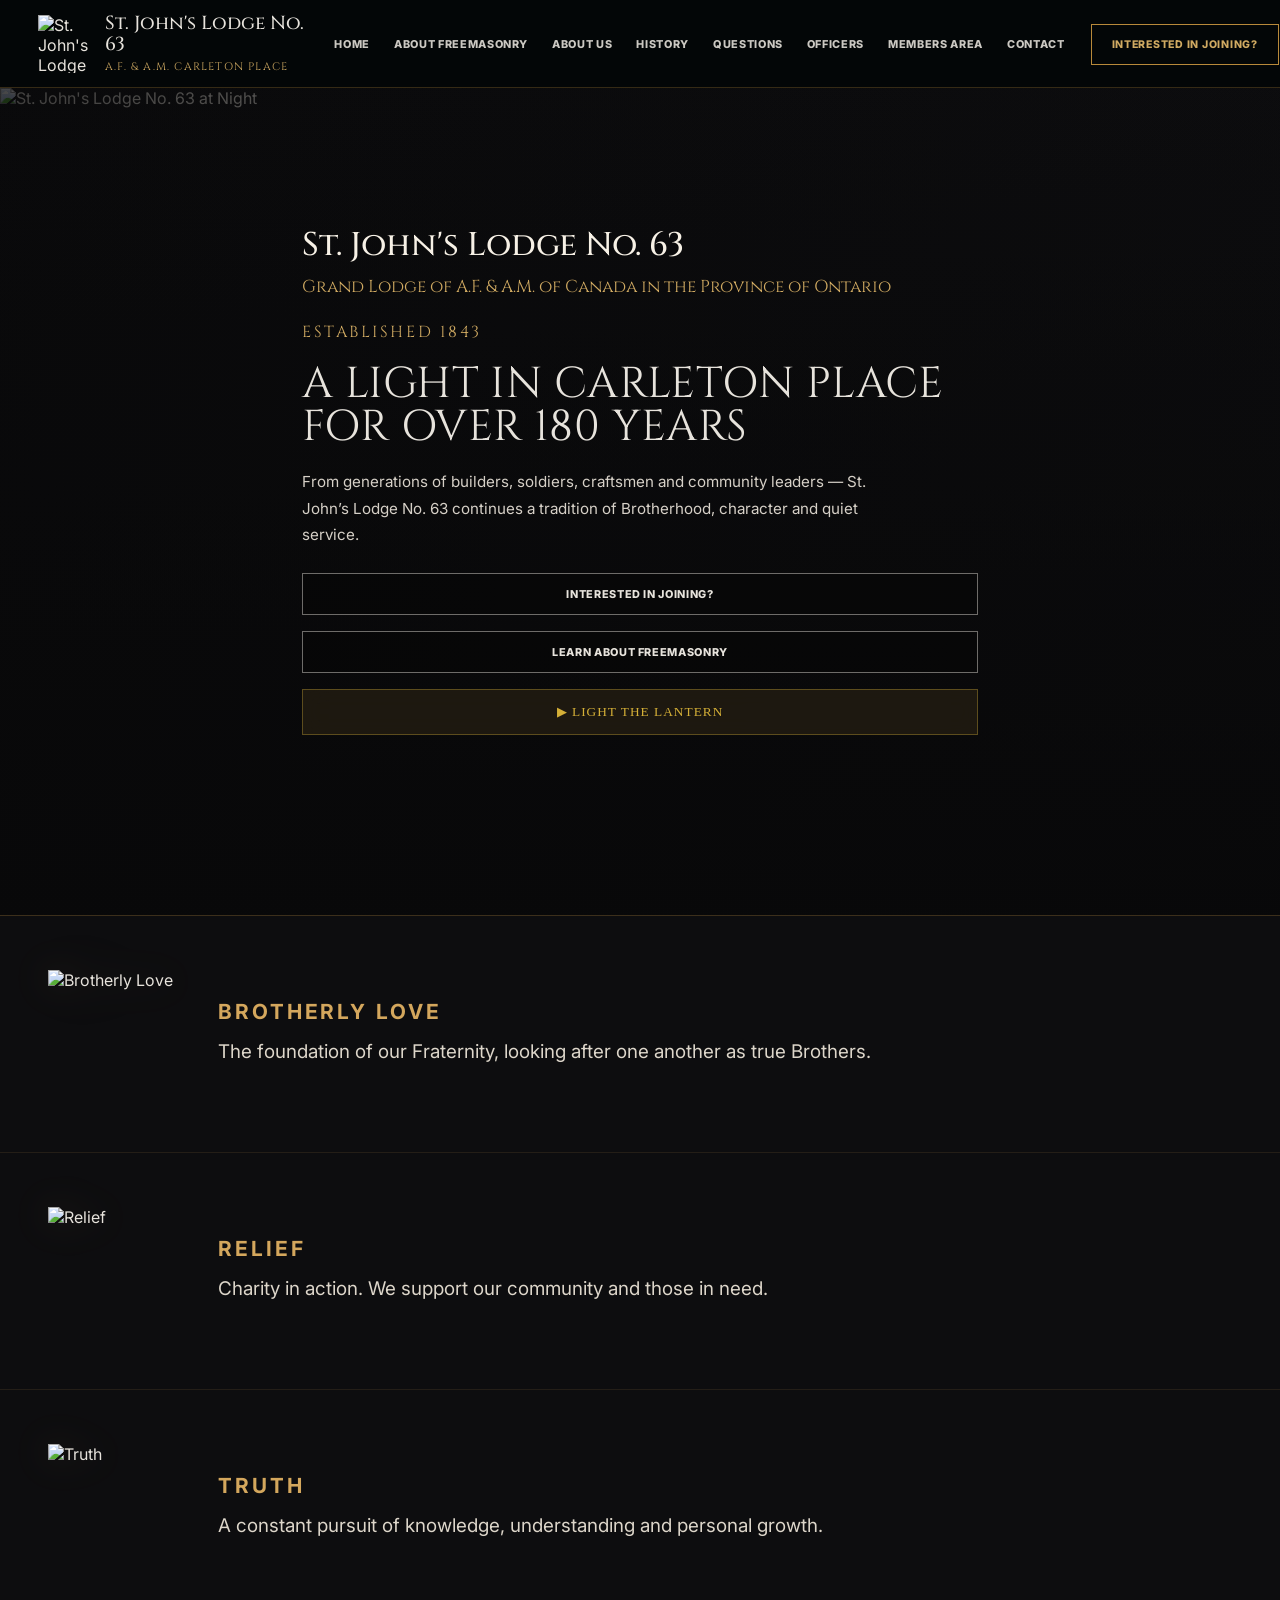
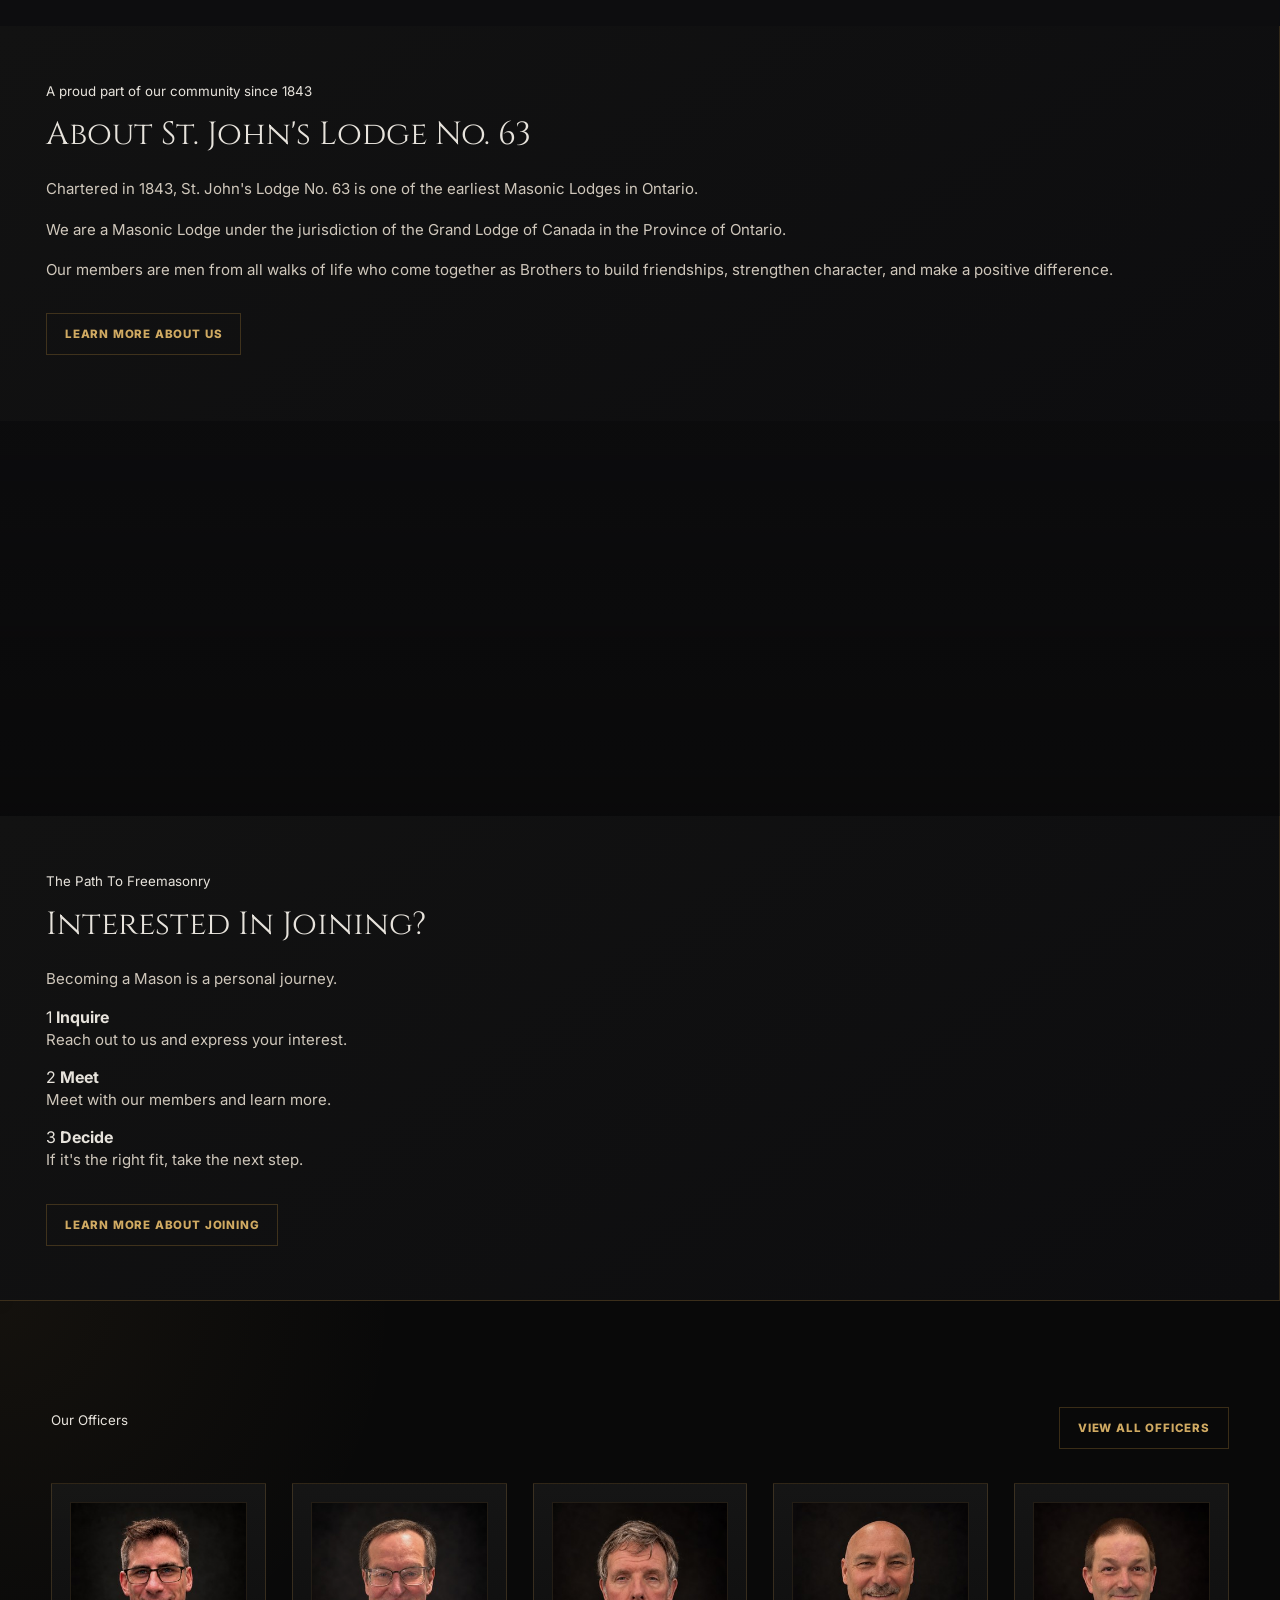
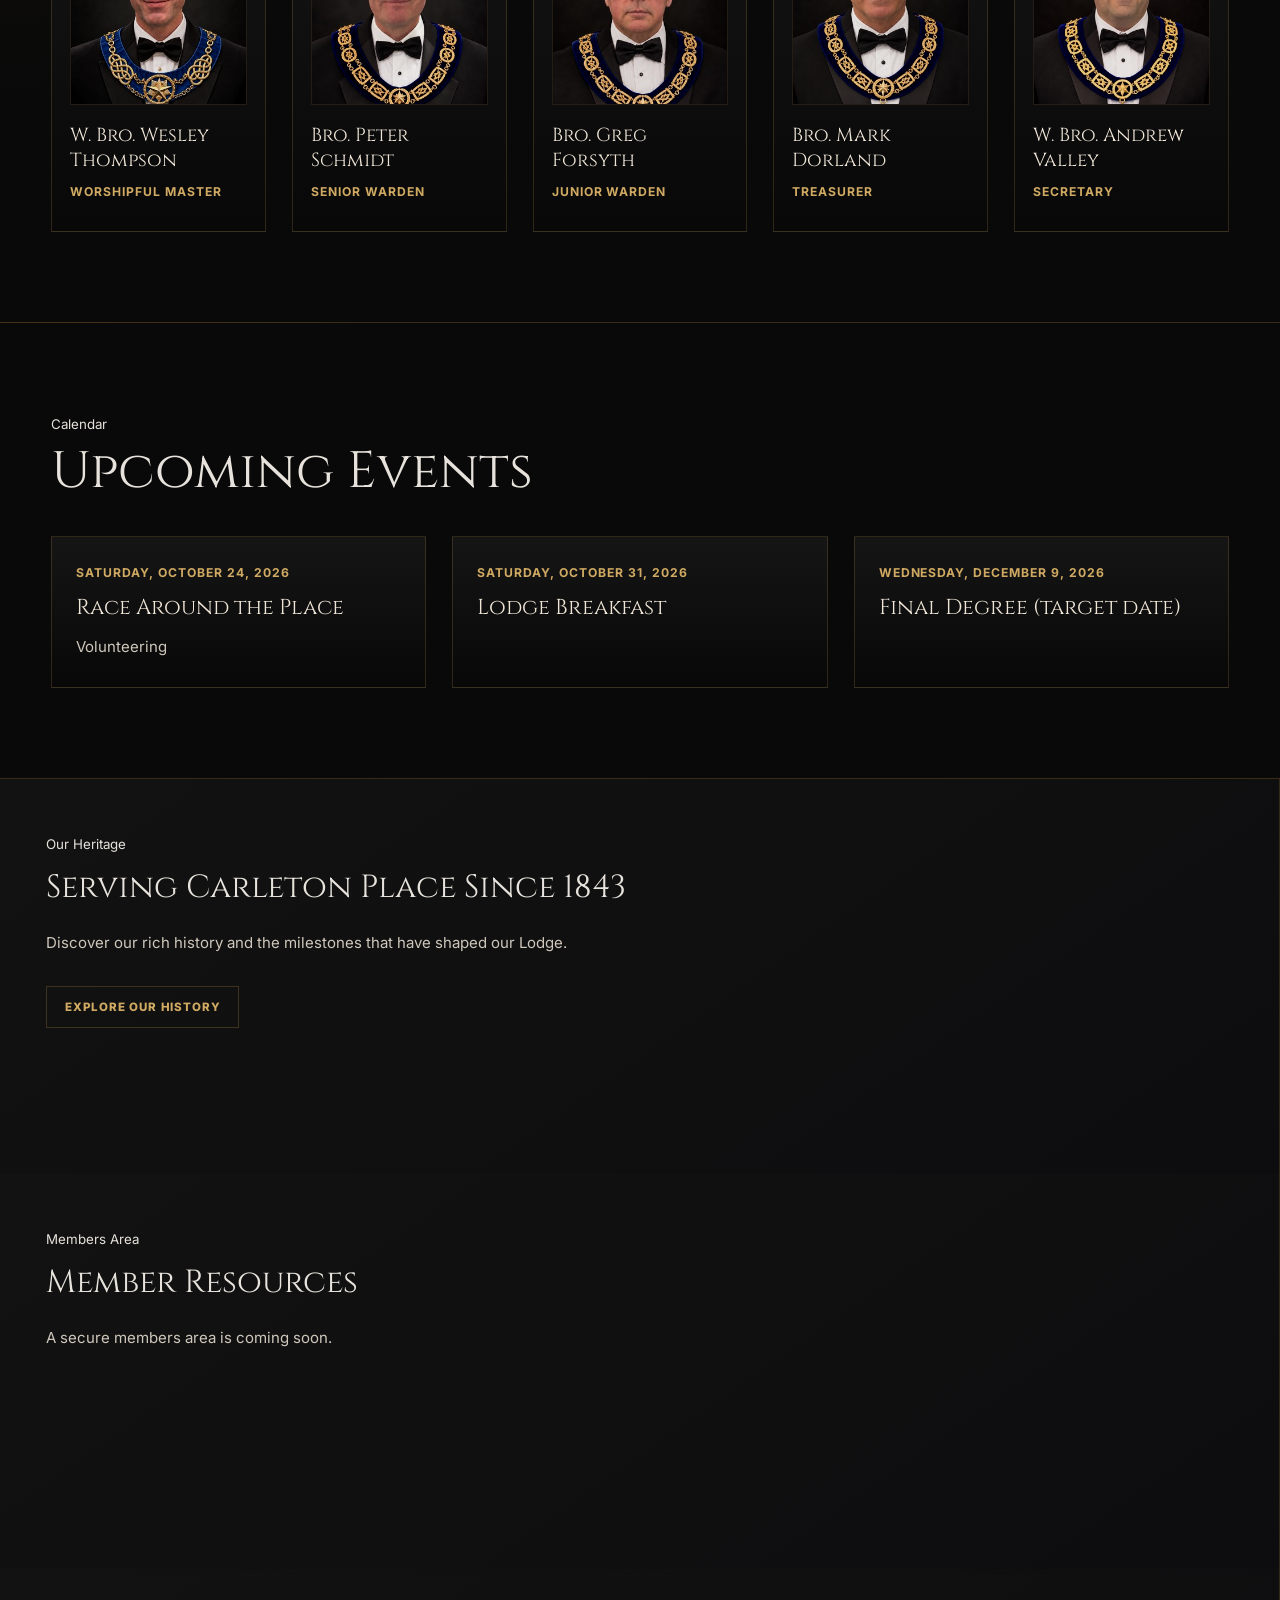
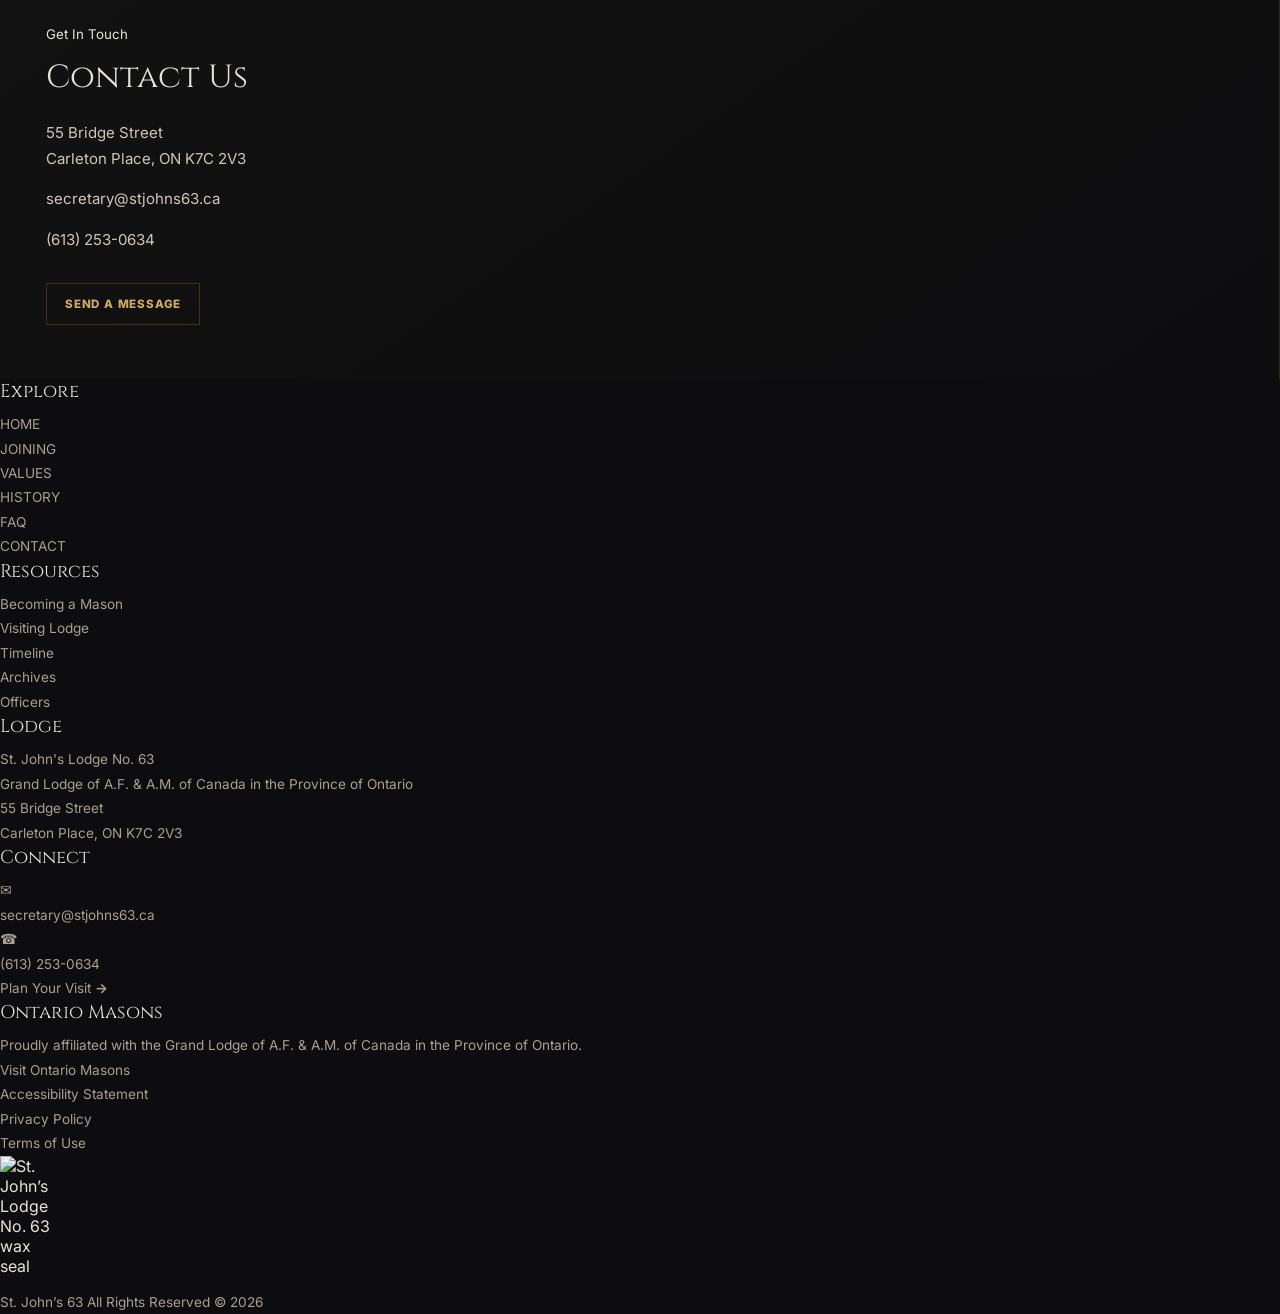
==== commit 6978f3e6: "Prepare the public lodge site for launch. Remove unused test files and the backed-up Stacey folder, " ====
--- a/index.html
+++ b/index.html
@@ -9,6 +9,13 @@
 <meta name="viewport" content="width=device-width, initial-scale=1.0">
 
 <title>St. John's Lodge No. 63</title>
+<meta name="description" content="St. John's Lodge No. 63 in Carleton Place, Ontario, chartered in 1843. Brotherhood and service under the Grand Lodge of A.F. &amp; A.M. of Canada in the Province of Ontario.">
+<link rel="icon" href="assets/lodge-mark.svg" type="image/svg+xml">
+<meta property="og:title" content="St. John's Lodge No. 63">
+<meta property="og:description" content="St. John's Lodge No. 63 in Carleton Place, Ontario, chartered in 1843.">
+<meta property="og:type" content="website">
+<meta property="og:image" content="https://stjohns63.ca/assets/stjohn63-wax-seal.png">
+<meta property="og:url" content="https://stjohns63.ca/">
 
 <link rel="stylesheet" href="style.css">
 <link rel="stylesheet" href="css/footer.css">
@@ -120,7 +127,7 @@
 
     </nav>
 
-    <a class="header-btn" href="#joining">
+    <a class="header-btn" href="contact.html">
 
       Interested in Joining?
 
@@ -149,6 +156,14 @@
     <div class="hero-overlay"></div>
 
     <div class="hero-content">
+
+      <div class="hero-identity">
+
+        <p class="hero-lodge-name">St. John's Lodge No. 63</p>
+
+        <p class="hero-grand-lodge">Grand Lodge of A.F. &amp; A.M. of Canada in the Province of Ontario</p>
+
+      </div>
 
       <div class="since">
 
@@ -174,7 +189,7 @@
 
       <div class="hero-actions">
 
-        <a class="btn outline" href="#joining">
+        <a class="btn outline" href="contact.html">
 
           Interested in Joining?
 
@@ -437,7 +452,7 @@
 
       </div>
 
-      <a class="text-btn" href="#contact">
+      <a class="text-btn" href="contact.html">
 
         Learn More About Joining
 
@@ -590,6 +605,48 @@
 
   </section>
 
+  <section class="events-section" id="events">
+
+    <div class="section-head">
+
+      <small>Calendar</small>
+
+      <h2>Upcoming Events</h2>
+
+    </div>
+
+    <div class="events">
+
+      <article>
+
+        <p class="event-date">Saturday, October 24, 2026</p>
+
+        <h3>Race Around the Place</h3>
+
+        <p>Volunteering</p>
+
+      </article>
+
+      <article>
+
+        <p class="event-date">Saturday, October 31, 2026</p>
+
+        <h3>Lodge Breakfast</h3>
+
+      </article>
+
+      <article>
+
+        <p class="event-date">Wednesday, December 9, 2026</p>
+
+        <h3>Final Degree (target date)</h3>
+
+      </article>
+
+    </div>
+
+  </section>
+
   <!-- LOWER GRID -->
 
   <section class="bottom-grid">
@@ -640,15 +697,9 @@
 
       <p>
 
-        Access resources, events and member information.
-
-      </p>
-
-      <a class="text-btn" href="#members">
-
-        Member Login
-
-      </a>
+        A secure members area is coming soon.
+
+      </p>
 
     </article>
 
@@ -707,25 +758,25 @@
       <div class="sj63-footer-col">
         <h3>Explore</h3>
         <a href="index.html">HOME</a>
-        <a href="#joining">JOINING</a>
-        <a href="#freemasonry">VALUES</a>
+        <a href="contact.html">JOINING</a>
+        <a href="index.html#freemasonry">VALUES</a>
         <a href="history.html">HISTORY</a>
         <a href="faq.html">FAQ</a>
-        <a href="#contact">CONTACT</a>
+        <a href="contact.html">CONTACT</a>
       </div>
 
       <div class="sj63-footer-col">
         <h3>Resources</h3>
         <a href="faq.html#becoming-a-mason">Becoming a Mason</a>
-        <a href="faq.html#visiting-lodge">Visiting Lodge</a>
+        <a href="faq.html#visit">Visiting Lodge</a>
         <a href="history.html#timeline">Timeline</a>
-        <a href="history.html#archives">Archives</a>
-        <a href="#officers">Officers</a>
+        <a href="history.html#records">Archives</a>
+        <a href="officers.html">Officers</a>
       </div>
 
       <section class="sj63-footer-col">
         <h3>Lodge</h3>
-        <p>St. John’s Lodge No. 63<br>A.F. &amp; A.M. Carleton Place</p>
+        <p>St. John's Lodge No. 63<br>Grand Lodge of A.F. &amp; A.M. of Canada in the Province of Ontario</p>
         <p>55 Bridge Street<br>Carleton Place, ON K7C 2V3</p>
         <p></p>
       </section>
@@ -734,12 +785,13 @@
         <h3>Connect</h3>
         <p><span>✉</span><a href="mailto:secretary@stjohns63.ca">secretary@stjohns63.ca</a></p>
         <p><span>☎</span><a href="tel:16132530634">(613) 253-0634</a></p>
-        <a class="sj63-footer-btn" href="#contact">Plan Your Visit <b>→</b></a>
+        <a class="sj63-footer-btn" href="contact.html">Plan Your Visit <b>→</b></a>
       </section>
 
       <section class="sj63-footer-col sj63-affiliate">
         <h3>Ontario Masons</h3>
-        <p>Proudly affiliated with the Grand Lodge of Canada in the Province of Ontario.</p>
+        <!-- Ontario Masons official symbol and wordmark: not in this repo. Needed from Grand Lodge before it can be shown. assets/ontario-masons-placeholder.png is a text placeholder, not the official mark. -->
+        <p>Proudly affiliated with the Grand Lodge of A.F. &amp; A.M. of Canada in the Province of Ontario.</p>
         <a href="https://grandlodge.on.ca/" target="_blank" rel="noopener">Visit Ontario Masons</a>
       </section>
 
@@ -747,9 +799,11 @@
 
     <div class="sj63-footer-bottom">
       <div class="sj63-policy-links">
-        <a href="#">Accessibility Statement</a>
+        <a href="accessibility.html">Accessibility Statement</a>
         <span></span>
-        <a href="#">Privacy Policy</a>
+        <a href="privacy.html">Privacy Policy</a>
+        <span></span>
+        <a href="terms.html">Terms of Use</a>
       </div>
 
       <div class="sj63-seal-line">
--- a/style.css
+++ b/style.css
@@ -113,7 +113,8 @@
 
 }
 
-.brand h1{
+.brand h1,
+.brand h2{
 
   font-family:Cinzel,Georgia,serif;
 
@@ -832,7 +833,8 @@
 
   }
 
-  .brand h1{
+  .brand h1,
+.brand h2{
 
     font-size:1rem;
 
@@ -1176,7 +1178,8 @@
 
   }
 
-  .brand h1{
+  .brand h1,
+.brand h2{
 
     font-size:1rem;
 
@@ -1375,3 +1378,140 @@
   }
 
 }
+
+/* HOME: lodge name and Grand Lodge line on the opening screen */
+.hero .hero-identity{
+  margin:0 0 22px;
+}
+
+.hero .hero-lodge-name,
+.hero .hero-grand-lodge{
+  margin:0;
+  max-width:680px;
+  font-family:Cinzel,Georgia,serif;
+}
+
+.hero .hero-lodge-name{
+  font-size:clamp(1.45rem,2.6vw,2.05rem);
+  font-weight:500;
+  line-height:1.2;
+  color:#f7f1e6;
+}
+
+.hero .hero-grand-lodge{
+  margin-top:8px;
+  font-size:clamp(.88rem,1.45vw,1.08rem);
+  line-height:1.45;
+  color:var(--brass2);
+}
+
+/* UPCOMING EVENTS */
+.events-section{
+  padding:90px 0;
+  background:#090909;
+  border-bottom:1px solid var(--line);
+}
+
+.events-section .section-head{
+  display:block;
+}
+
+.events-section .section-head h2{
+  font-family:Cinzel,Georgia,serif;
+  font-weight:400;
+  font-size:clamp(2rem,4vw,3.2rem);
+  line-height:1.15;
+  margin-top:10px;
+}
+
+.events{
+  width:min(1380px,92vw);
+  margin:auto;
+  display:grid;
+  grid-template-columns:repeat(3,1fr);
+  gap:26px;
+}
+
+.events article{
+  background:linear-gradient(180deg,rgba(22,22,22,.96),rgba(8,8,8,.98));
+  border:1px solid rgba(193,148,79,.22);
+  padding:28px 24px;
+}
+
+.events .event-date{
+  color:var(--brass2);
+  text-transform:uppercase;
+  letter-spacing:.08em;
+  font-size:.76rem;
+  font-weight:700;
+  margin-bottom:14px;
+}
+
+.events h3{
+  font-family:Cinzel,Georgia,serif;
+  font-weight:400;
+  font-size:1.35rem;
+  line-height:1.3;
+  margin-bottom:12px;
+  color:#f0e6d8;
+}
+
+.events article p:last-child{
+  color:#cfc7bb;
+  line-height:1.7;
+  font-size:.94rem;
+  margin:0;
+}
+
+@media(max-width:1000px){
+  .events{
+    grid-template-columns:1fr;
+  }
+}
+
+/* PRIVACY, ACCESSIBILITY, TERMS */
+.legal-page{
+  width:min(860px,92vw);
+  margin:0 auto;
+  padding:72px 0 96px;
+}
+
+.legal-kicker{
+  color:var(--brass2);
+  text-transform:uppercase;
+  letter-spacing:.14em;
+  font-size:.72rem;
+  font-weight:700;
+}
+
+.legal-page h1{
+  font-family:Cinzel,Georgia,serif;
+  font-weight:400;
+  font-size:clamp(2.2rem,4vw,3.4rem);
+  line-height:1.15;
+  margin:12px 0 18px;
+}
+
+.legal-page h2{
+  font-family:Cinzel,Georgia,serif;
+  font-weight:400;
+  font-size:1.35rem;
+  margin:32px 0 12px;
+  color:var(--brass2);
+}
+
+.legal-page p,
+.legal-page li{
+  color:#cfc7bb;
+  line-height:1.75;
+  font-size:1rem;
+  margin-bottom:14px;
+}
+
+.legal-page ul{
+  margin:0 0 14px 1.2rem;
+}
+
+.legal-page a{
+  color:var(--brass2);
+}
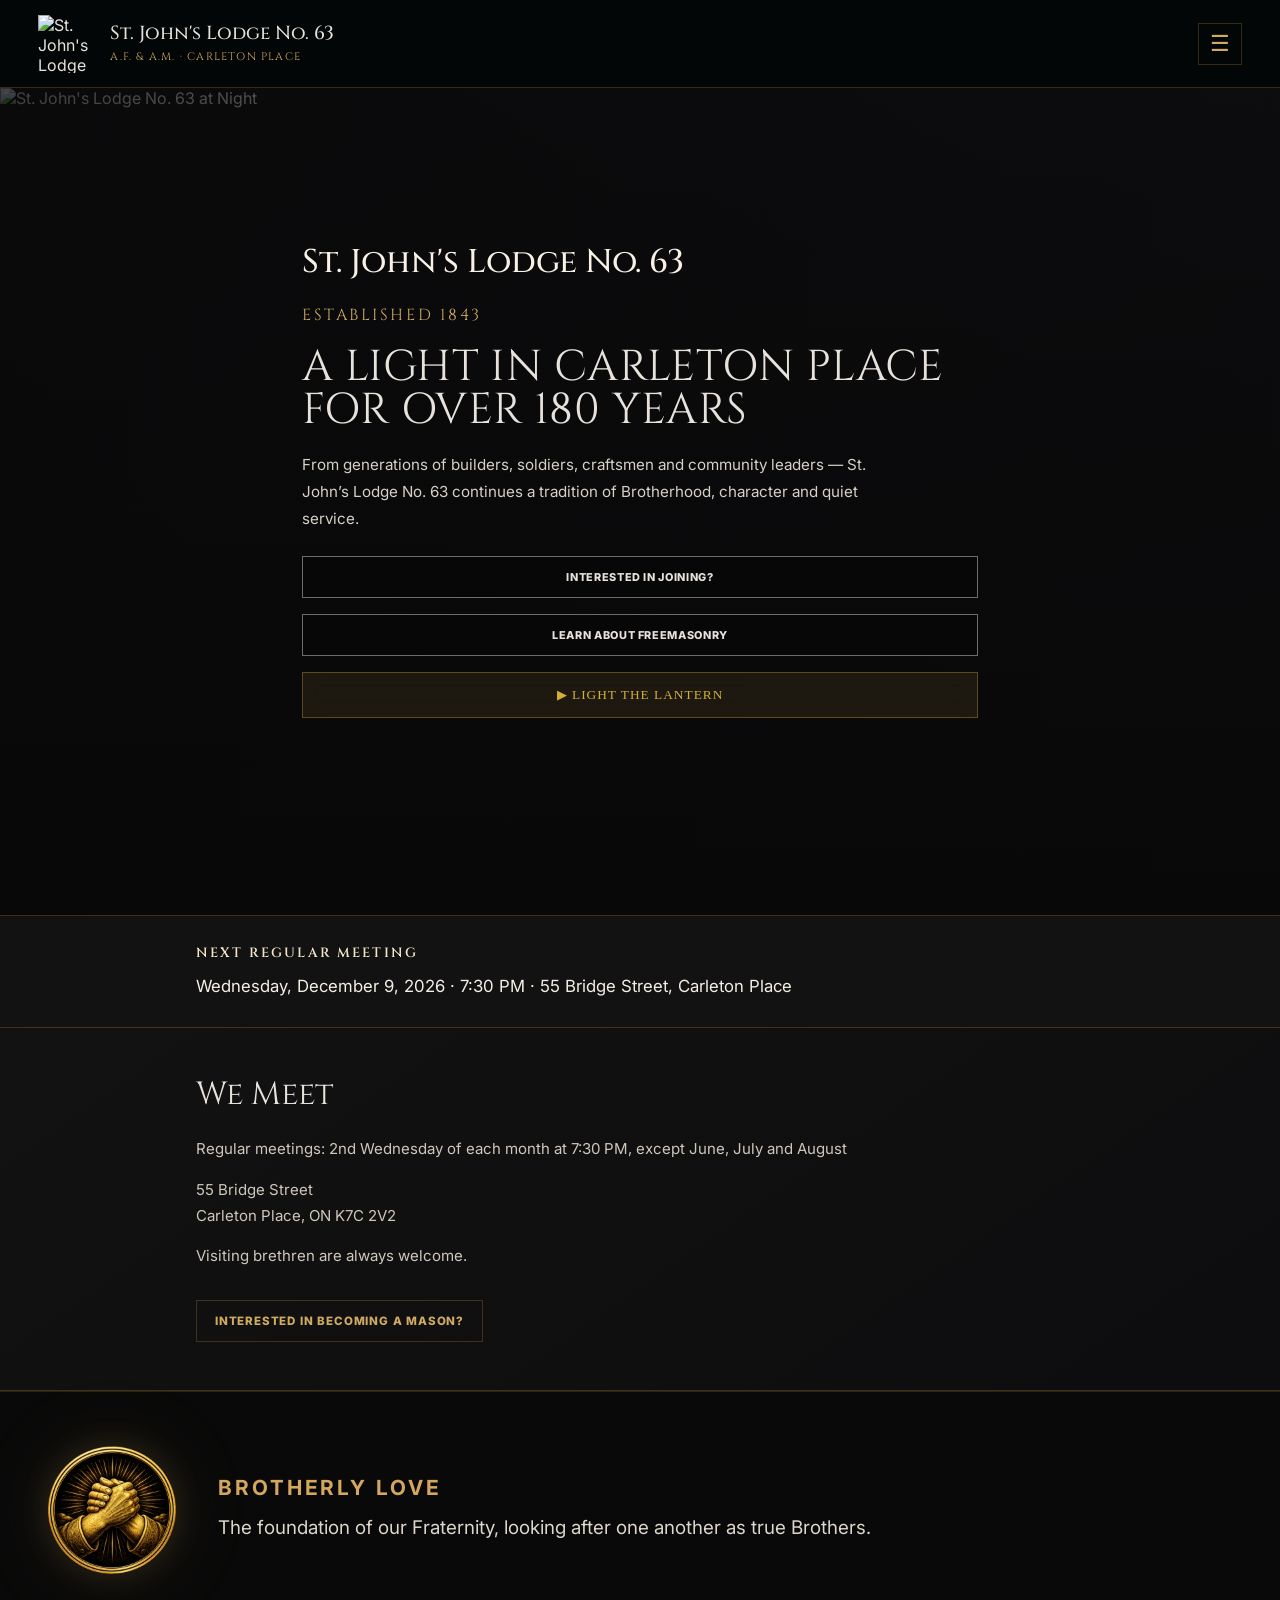
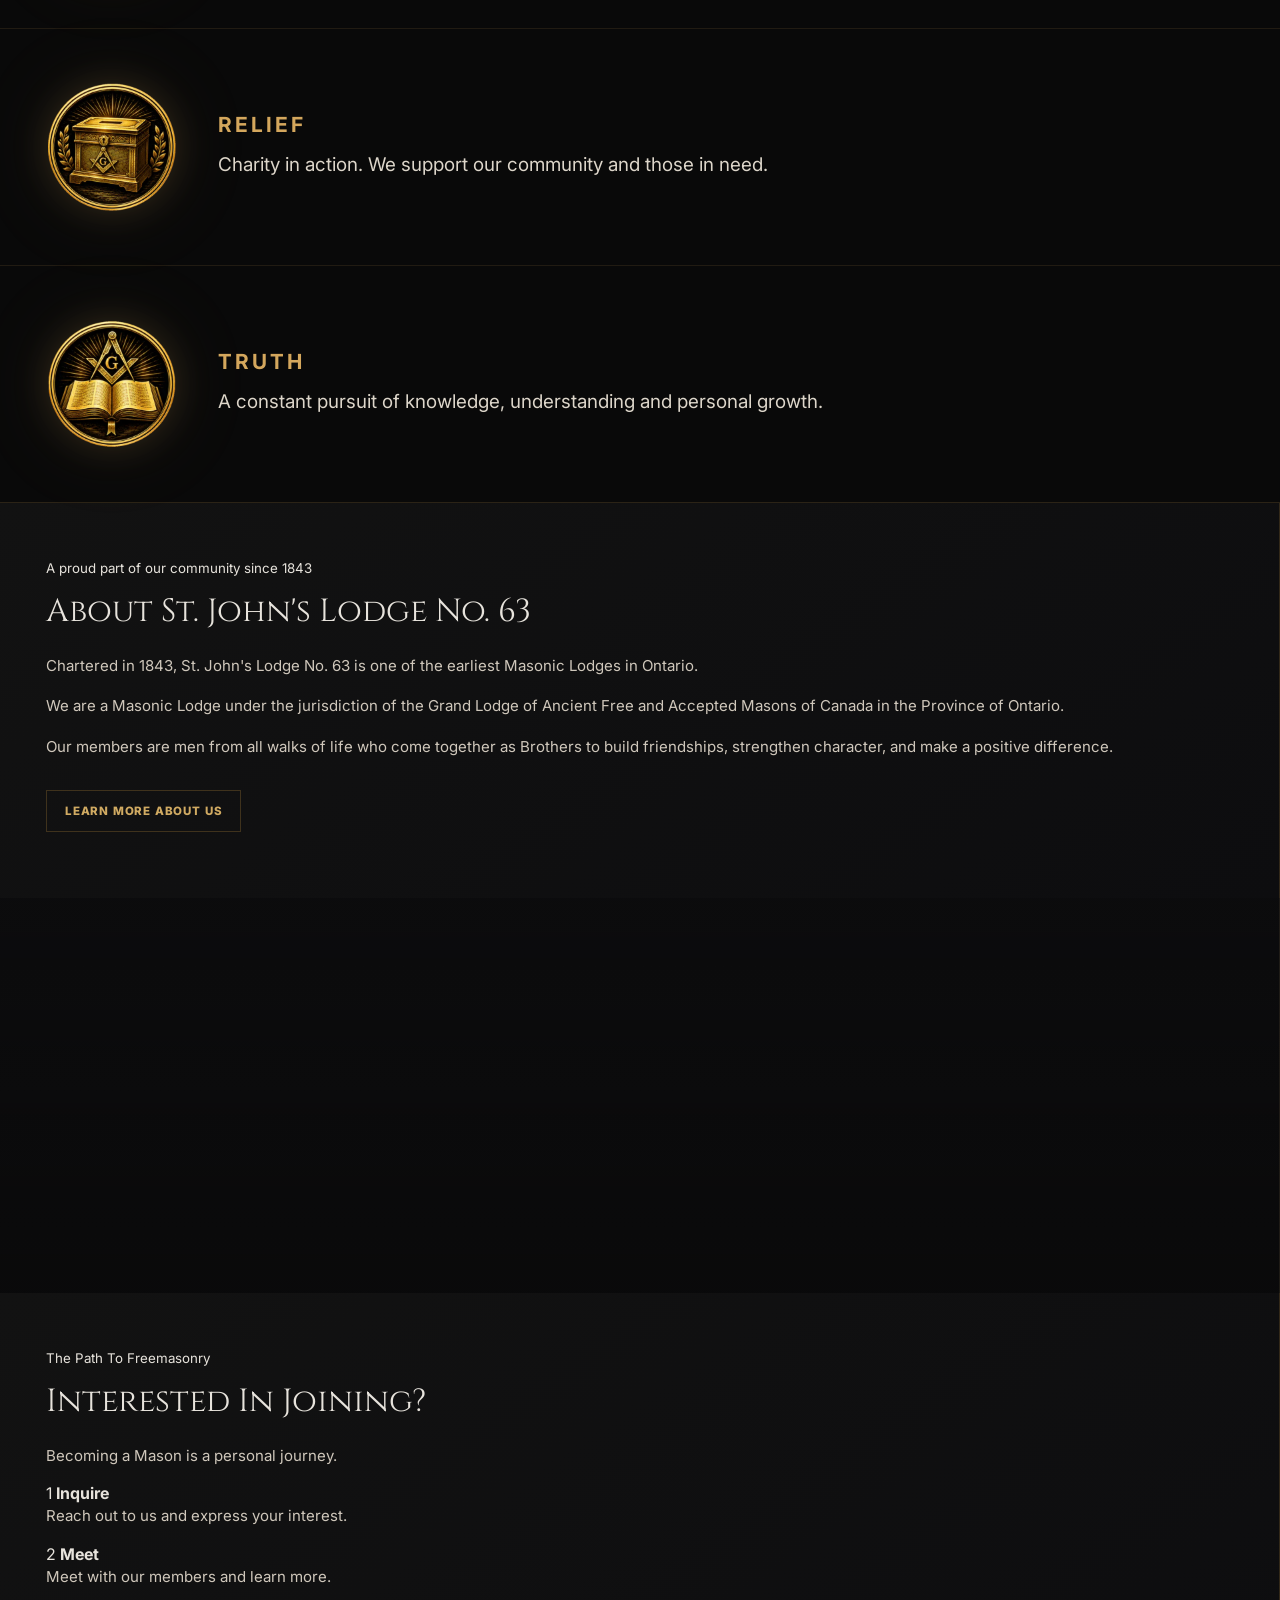
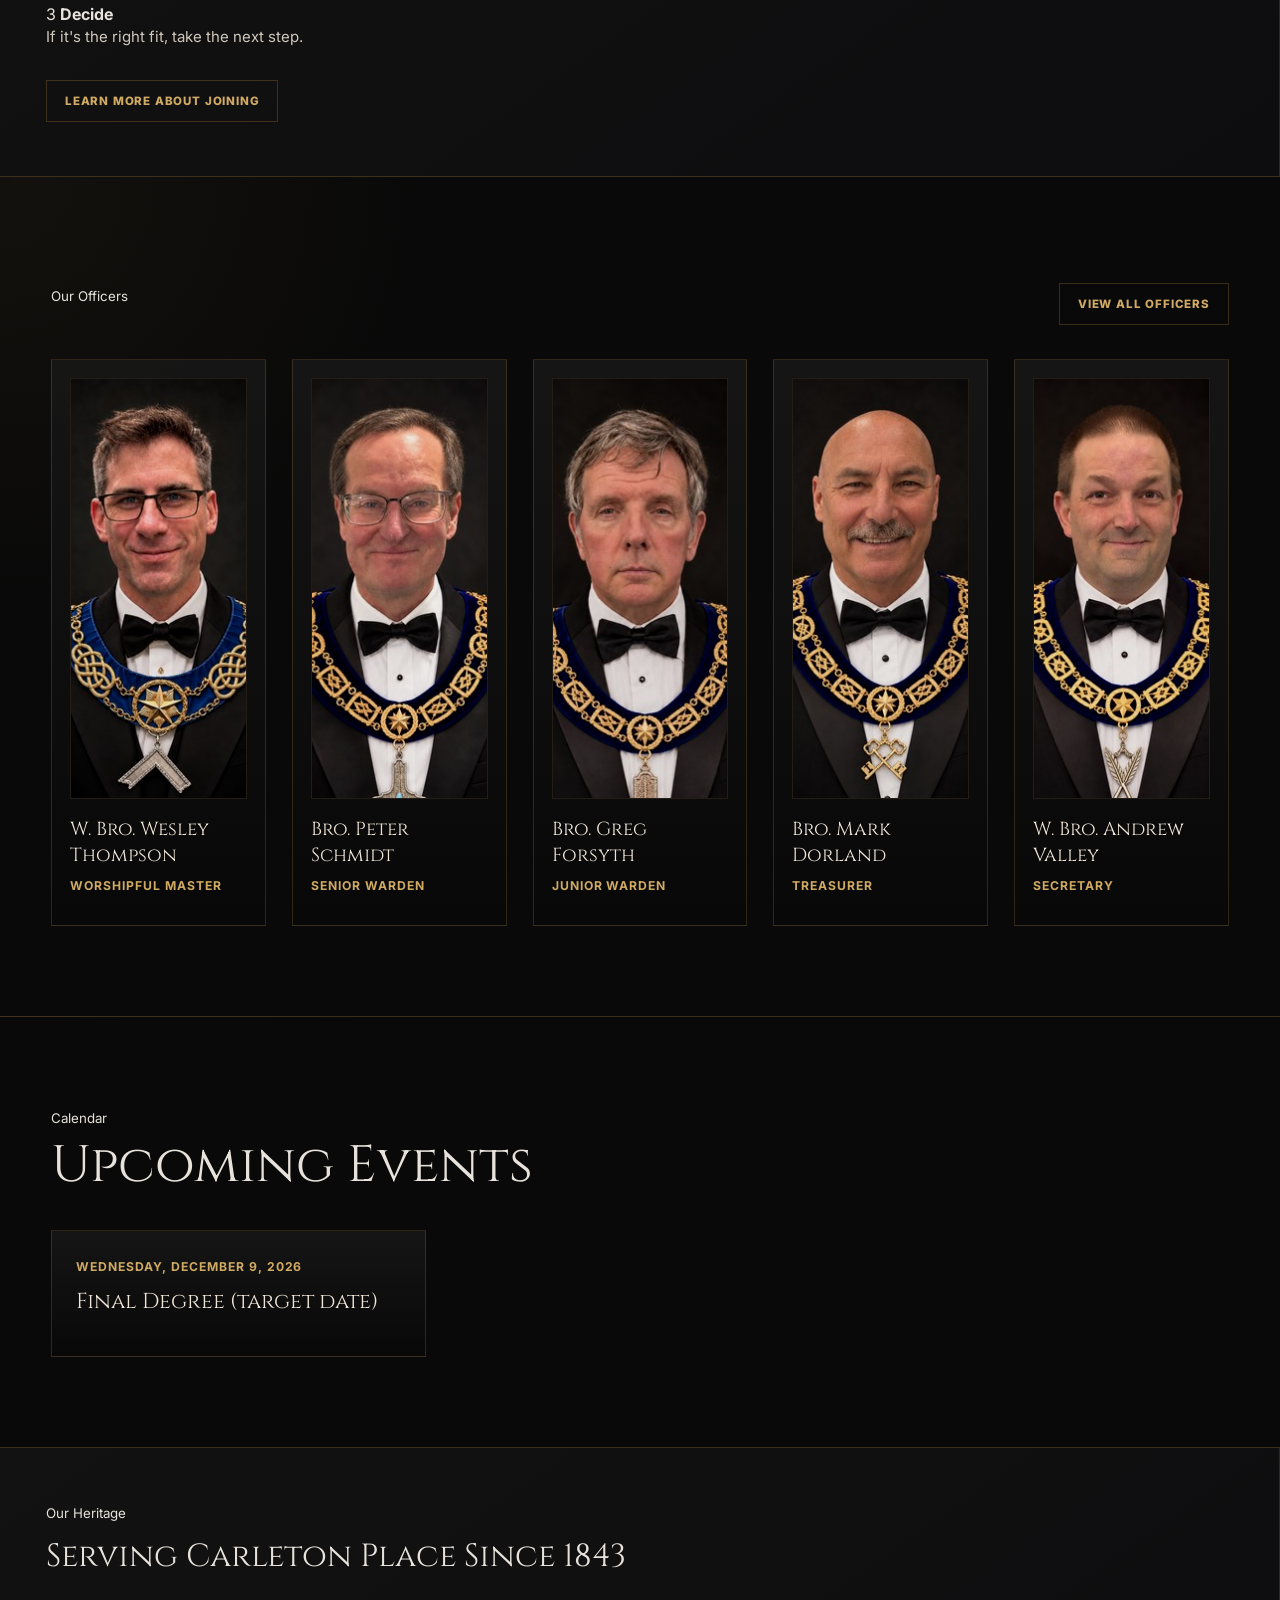
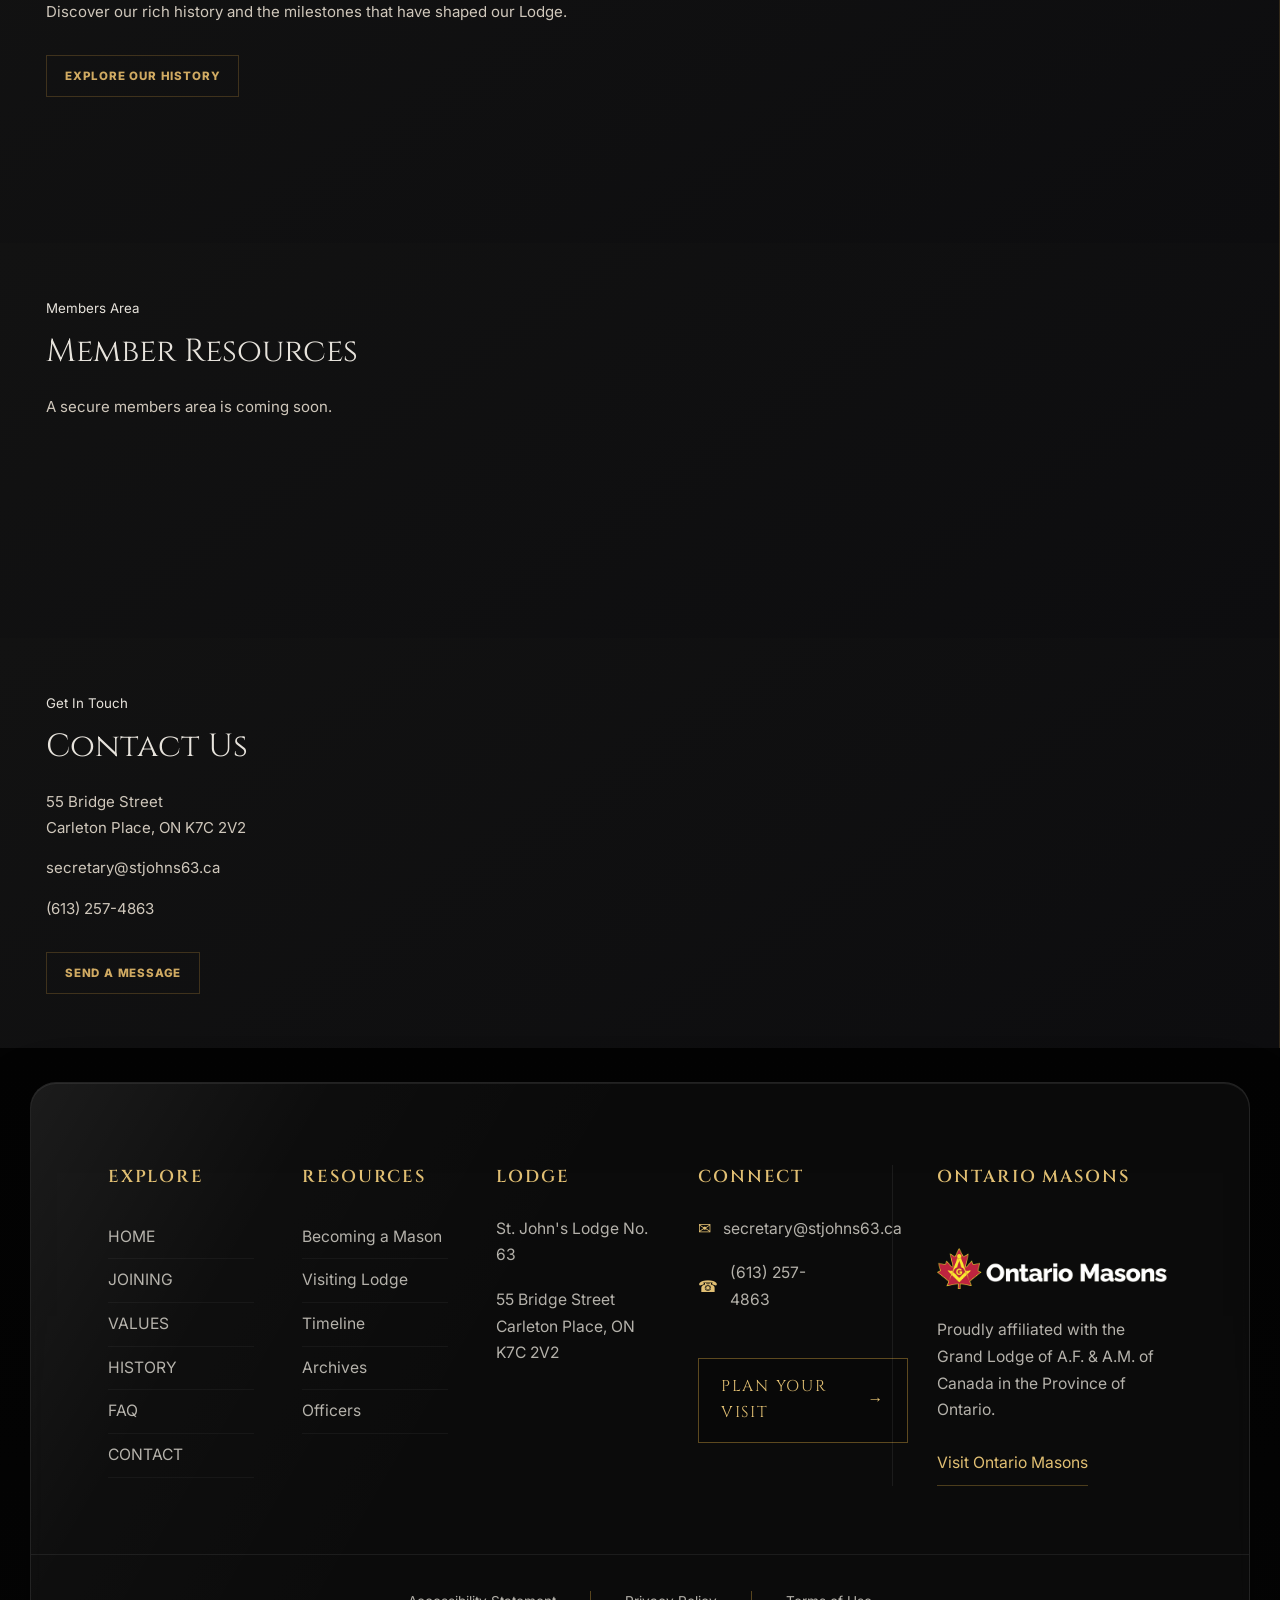
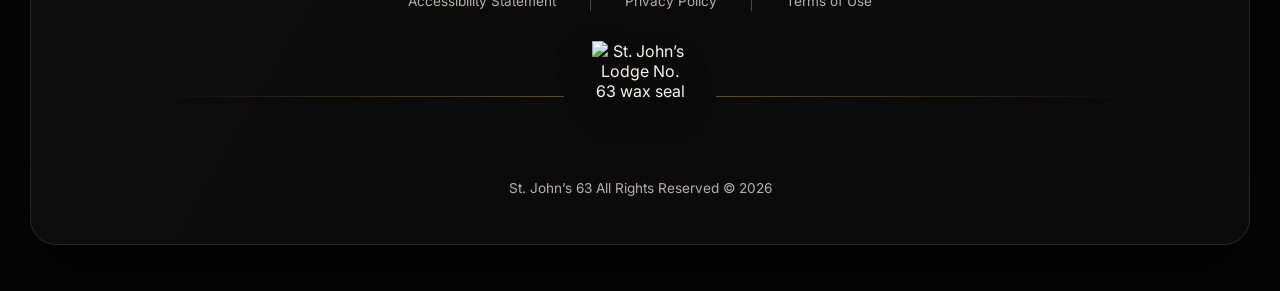
==== commit 716c8c2d: "Sync the public lodge site with the test copy. Bring official main in line with test main through th" ====
--- a/index.html
+++ b/index.html
@@ -16,28 +16,42 @@
 <meta property="og:type" content="website">
 <meta property="og:image" content="https://stjohns63.ca/assets/stjohn63-wax-seal.png">
 <meta property="og:url" content="https://stjohns63.ca/">
+<meta name="twitter:card" content="summary_large_image">
+<meta name="twitter:title" content="St. John's Lodge No. 63">
+<meta name="twitter:description" content="St. John's Lodge No. 63 in Carleton Place, Ontario, chartered in 1843.">
+<meta name="twitter:image" content="https://stjohns63.ca/assets/stjohn63-wax-seal.png">
+<script type="application/ld+json">
+{
+  "@context": "https://schema.org",
+  "@type": "Organization",
+  "@id": "https://stjohns63.ca/#organization",
+  "name": "St. John's Lodge No. 63, A.F. & A.M.",
+  "url": "https://stjohns63.ca/",
+  "logo": "https://stjohns63.ca/assets/lodge-mark.svg",
+  "email": "secretary@stjohns63.ca",
+  "telephone": "+1-613-257-4863",
+  "foundingDate": "1843-01-20",
+  "address": {
+    "@type": "PostalAddress",
+    "streetAddress": "55 Bridge Street",
+    "addressLocality": "Carleton Place",
+    "addressRegion": "ON",
+    "postalCode": "K7C 2V2",
+    "addressCountry": "CA"
+  }
+}
+</script>
 
 <link rel="stylesheet" href="style.css">
 <link rel="stylesheet" href="css/footer.css">
 
 </head>
 
-  <script>
-  const audio = document.getElementById('lodgeAudio');
-  const button = document.querySelector('.audio-btn');
-
-  function toggleAudio() {
-    if (audio.paused) {
-      audio.play();
-      button.innerHTML = '❚❚ Pause Music';
-    } else {
-      audio.pause();
-      button.innerHTML = '▶ Play Music';
-    }
-  }
-</script>
+  
 
 <body>
+<a class="skip-link" href="#main">Skip to main content</a>
+
 
 <header class="site-header">
 
@@ -63,7 +77,7 @@
 
         <p>
 
-          A.F. &amp; A.M. Carleton Place
+          A.F. &amp; A.M. · Carleton Place
 
         </p>
 
@@ -71,7 +85,7 @@
 
     </a>
 
-    <button class="menu-btn" id="menuBtn">
+    <button class="menu-btn" id="menuBtn" type="button" aria-label="Menu" aria-controls="mainNav" aria-expanded="false">
 
       ☰
 
@@ -107,7 +121,7 @@
         Questions
 
       </a>
-      <a href="#officers">
+      <a href="officers.html">
 
         Officers
 
@@ -137,7 +151,7 @@
 
 </header>
 
-<main>
+<main id="main" tabindex="-1">
 
   <!-- HERO -->
 
@@ -160,8 +174,6 @@
       <div class="hero-identity">
 
         <p class="hero-lodge-name">St. John's Lodge No. 63</p>
-
-        <p class="hero-grand-lodge">Grand Lodge of A.F. &amp; A.M. of Canada in the Province of Ontario</p>
 
       </div>
 
@@ -201,36 +213,40 @@
 
         </a>
 
-          <button class="audio-btn" onclick="toggleAudio()">
+          <button class="audio-btn" type="button" onclick="toggleAudio()">
   ▶ Light the Lantern
 </button>
 
-<audio id="lodgeAudio">
+<audio id="lodgeAudio" preload="none">
   <source src="assets/audio/lightinthedark.mp3" type="audio/mpeg">
 </audio>
-        <script>
-function toggleAudio() {
-  const audio = document.getElementById('lodgeAudio');
-  const button = document.querySelector('.audio-btn');
-
-  if (audio.paused) {
-    audio.play();
-    button.innerHTML = '❚❚ Pause Music';
-  } else {
-    audio.pause();
-    button.innerHTML = '▶ Play Music';
-  }
-}
-</script>
+        
       </div>
 
     </div>
 
   </section>
 
+  <section class="next-meeting" aria-labelledby="next-meeting-title">
+    <div class="next-meeting-card">
+      <h2 id="next-meeting-title">Next Regular Meeting</h2>
+      <p class="next-meeting-line" id="next-meeting-line">Regular meetings: 2nd Wednesday of each month at 7:30 PM, except June, July and August.</p>
+    </div>
+  </section>
+
+  <section class="meet-band" aria-labelledby="we-meet-title">
+    <article class="meet-card">
+      <h2 id="we-meet-title">We Meet</h2>
+      <p>Regular meetings: 2nd Wednesday of each month at 7:30 PM, except June, July and August</p>
+      <p>55 Bridge Street<br>Carleton Place, ON K7C 2V2</p>
+      <p>Visiting brethren are always welcome.</p>
+      <a class="text-btn" href="https://ontariomasons.ca/becoming-a-mason/" target="_blank" rel="noopener">Interested in becoming a Mason?</a>
+    </article>
+  </section>
+
   <!-- VALUES -->
 
-  <section class="values.values-upgraded" id="freemasonry">
+  <section class="values values-upgraded" id="freemasonry">
 
   <article class="value-card">
 
@@ -238,7 +254,7 @@
 
     <div class="value-icon-wrap">
 
-      <img 
+      <picture><source srcset="assets/brotherly-love-icon.webp" type="image/webp"><img 
 
         class="value-medallion"
 
@@ -246,7 +262,7 @@
 
         alt="Brotherly Love"
 
-      >
+       width="510" height="513" loading="lazy"></picture>
 
     </div>
 
@@ -270,7 +286,7 @@
 
     <div class="value-icon-wrap">
 
-      <img 
+      <picture><source srcset="assets/relief-icon.webp" type="image/webp"><img 
 
         class="value-medallion"
 
@@ -278,7 +294,7 @@
 
         alt="Relief"
 
-      >
+       width="510" height="513" loading="lazy"></picture>
 
     </div>
 
@@ -302,7 +318,7 @@
 
     <div class="value-icon-wrap">
 
-      <img 
+      <picture><source srcset="assets/truth-icon.webp" type="image/webp"><img 
 
         class="value-medallion"
 
@@ -310,7 +326,7 @@
 
         alt="Truth"
 
-      >
+       width="510" height="513" loading="lazy"></picture>
 
     </div>
 
@@ -362,7 +378,7 @@
 
         We are a Masonic Lodge under the jurisdiction
 
-        of the Grand Lodge of Canada in the Province of Ontario.
+        of the Grand Lodge of Ancient Free and Accepted Masons of Canada in the Province of Ontario.
 
       </p>
 
@@ -376,7 +392,7 @@
 
       </p>
 
-      <a class="text-btn" href="#about">
+      <a class="text-btn" href="history.html">
 
         Learn More About Us
 
@@ -492,7 +508,7 @@
 
           alt="W. Bro. Wesley Thompson"
 
-        >
+         width="307" height="421" loading="lazy">
 
         <h3>
 
@@ -515,7 +531,7 @@
 
           alt="Bro. Peter Schmidt"
 
-        >
+         width="307" height="421" loading="lazy">
 
         <h3>
 
@@ -539,7 +555,7 @@
 
           alt="Bro. Greg Forsyth"
 
-        >
+         width="307" height="421" loading="lazy">
 
         <h3>
 
@@ -563,7 +579,7 @@
 
           alt="Bro. Mark Dorland"
 
-        >
+         width="307" height="421" loading="lazy">
 
         <h3>
 
@@ -586,7 +602,7 @@
 
           alt="W. Bro. Andrew Valley"
 
-        >
+         width="307" height="421" loading="lazy">
 
         <h3>
 
@@ -617,7 +633,7 @@
 
     <div class="events">
 
-      <article>
+      <article data-date="2026-10-24">
 
         <p class="event-date">Saturday, October 24, 2026</p>
 
@@ -627,7 +643,7 @@
 
       </article>
 
-      <article>
+      <article data-date="2026-10-31">
 
         <p class="event-date">Saturday, October 31, 2026</p>
 
@@ -635,7 +651,17 @@
 
       </article>
 
-      <article>
+      <article data-date="2026-11-11">
+
+        <p class="event-date">Wednesday, November 11, 2026</p>
+
+        <h3>Regular Meeting</h3>
+
+        <p>7:30 PM, 55 Bridge Street, Carleton Place</p>
+
+      </article>
+
+      <article data-date="2026-12-09">
 
         <p class="event-date">Wednesday, December 9, 2026</p>
 
@@ -721,7 +747,7 @@
 
         55 Bridge Street<br>
 
-        Carleton Place, ON K7C 2V3
+        Carleton Place, ON K7C 2V2
 
       </p>
 
@@ -733,7 +759,7 @@
 
       <p>
 
-        (613) 253-0634
+        (613) 257-4863
 
       </p>
 
@@ -776,23 +802,23 @@
 
       <section class="sj63-footer-col">
         <h3>Lodge</h3>
-        <p>St. John's Lodge No. 63<br>Grand Lodge of A.F. &amp; A.M. of Canada in the Province of Ontario</p>
-        <p>55 Bridge Street<br>Carleton Place, ON K7C 2V3</p>
+        <p>St. John's Lodge No. 63</p>
+        <p>55 Bridge Street<br>Carleton Place, ON K7C 2V2</p>
         <p></p>
       </section>
 
       <section class="sj63-footer-col sj63-contact">
         <h3>Connect</h3>
         <p><span>✉</span><a href="mailto:secretary@stjohns63.ca">secretary@stjohns63.ca</a></p>
-        <p><span>☎</span><a href="tel:16132530634">(613) 253-0634</a></p>
+        <p><span>☎</span><a href="tel:+1-613-257-4863">(613) 257-4863</a></p>
         <a class="sj63-footer-btn" href="contact.html">Plan Your Visit <b>→</b></a>
       </section>
 
       <section class="sj63-footer-col sj63-affiliate">
         <h3>Ontario Masons</h3>
-        <!-- Ontario Masons official symbol and wordmark: not in this repo. Needed from Grand Lodge before it can be shown. assets/ontario-masons-placeholder.png is a text placeholder, not the official mark. -->
+        <a class="sj63-ontario-mark" href="https://ontariomasons.ca/" target="_blank" rel="noopener"><img src="assets/ontario-masons-wordmark.png" width="600" height="106" alt="Ontario Masons" loading="lazy"></a>
         <p>Proudly affiliated with the Grand Lodge of A.F. &amp; A.M. of Canada in the Province of Ontario.</p>
-        <a href="https://grandlodge.on.ca/" target="_blank" rel="noopener">Visit Ontario Masons</a>
+        <a href="https://ontariomasons.ca/" target="_blank" rel="noopener">Visit Ontario Masons</a>
       </section>
 
     </div>
@@ -808,7 +834,7 @@
 
       <div class="sj63-seal-line">
         <i></i>
-        <img src="assets/faq/wax-seal-realistic.png" alt="St. John’s Lodge No. 63 wax seal">
+        <img src="assets/faq/wax-seal-realistic.png" alt="St. John’s Lodge No. 63 wax seal" width="156" height="170" loading="lazy">
         <i></i>
       </div>
 
@@ -821,6 +847,7 @@
 
 </footer>
 
+<script src="js/meetings.js"></script>
 <script src="script.js"></script>
 
 </body>
--- a/style.css
+++ b/style.css
@@ -641,10 +641,10 @@
 
   width:100%;
 
-  aspect-ratio:1 / 1.15;
+  aspect-ratio:307 / 421;
 
   object-fit:cover;
-  object-position:center top;
+  object-position:center center;
 
   display:block;
 
@@ -738,6 +738,18 @@
   width:62px;
 
   margin-bottom:14px;
+
+}
+
+footer .sj63-ontario-mark img{
+
+  width:100%;
+
+  height:auto;
+
+  max-width:100%;
+
+  margin:0;
 
 }
 
@@ -1379,30 +1391,19 @@
 
 }
 
-/* HOME: lodge name and Grand Lodge line on the opening screen */
+/* HOME: lodge name on the opening screen */
 .hero .hero-identity{
   margin:0 0 22px;
 }
 
-.hero .hero-lodge-name,
-.hero .hero-grand-lodge{
+.hero .hero-lodge-name{
   margin:0;
   max-width:680px;
   font-family:Cinzel,Georgia,serif;
-}
-
-.hero .hero-lodge-name{
   font-size:clamp(1.45rem,2.6vw,2.05rem);
   font-weight:500;
   line-height:1.2;
   color:#f7f1e6;
-}
-
-.hero .hero-grand-lodge{
-  margin-top:8px;
-  font-size:clamp(.88rem,1.45vw,1.08rem);
-  line-height:1.45;
-  color:var(--brass2);
 }
 
 /* UPCOMING EVENTS */
@@ -1467,6 +1468,12 @@
   .events{
     grid-template-columns:1fr;
   }
+
+  .events-section .section-head{
+    width:min(1380px,92vw);
+    margin-left:auto;
+    margin-right:auto;
+  }
 }
 
 /* PRIVACY, ACCESSIBILITY, TERMS */
@@ -1515,3 +1522,142 @@
 .legal-page a{
   color:var(--brass2);
 }
+
+.not-found-links{
+  display:flex;
+  flex-wrap:wrap;
+  gap:14px;
+  margin-top:22px;
+}
+
+.not-found-links .text-btn{
+  margin-top:0;
+}
+
+.skip-link{
+  position:fixed;
+  left:12px;
+  top:0;
+  transform:translateY(-120%);
+  z-index:80;
+  background:#d0aa62;
+  color:#0d0d0f;
+  padding:10px 14px;
+  font-weight:800;
+  letter-spacing:.04em;
+  text-transform:uppercase;
+  font-size:.75rem;
+}
+
+.skip-link:focus{
+  transform:translateY(8px);
+  outline:2px solid #fff;
+}
+
+.value-icon-wrap picture{
+  display:contents;
+}
+
+.next-meeting{
+  background:#121212;
+  border-bottom:1px solid var(--line);
+}
+
+.next-meeting-card{
+  width:min(980px,100%);
+  margin:0 auto;
+  padding:28px 46px;
+}
+
+.next-meeting h2{
+  margin:0 0 10px;
+  color:#f3e6c8;
+  font-family:Cinzel,Georgia,serif;
+  font-size:.84rem;
+  font-weight:600;
+  letter-spacing:.16em;
+  line-height:1.4;
+  text-transform:uppercase;
+}
+
+.next-meeting-line{
+  margin:0;
+  color:#f4efe6;
+  font-size:1.05rem;
+  line-height:1.55;
+  text-wrap:balance;
+}
+
+.meet-band{
+  border-bottom:1px solid var(--line);
+  background:linear-gradient(145deg,#121212,#0d0d0f);
+}
+
+.meet-card{
+  width:min(980px,100%);
+  margin:0 auto;
+  padding:48px 46px;
+}
+
+.meet-card h2{
+  font-family:Cinzel,Georgia,serif;
+  font-weight:400;
+  font-size:2rem;
+  margin:0 0 22px;
+  line-height:1.2;
+}
+
+.meet-card p{
+  color:#cfc7bb;
+  line-height:1.75;
+  margin-bottom:14px;
+  font-size:.94rem;
+}
+
+@media(max-width:1320px){
+  .header-btn{
+    display:none;
+  }
+
+  .menu-btn{
+    display:block;
+  }
+
+  nav{
+    display:none;
+    position:absolute;
+    top:100%;
+    left:0;
+    width:100%;
+    margin:0;
+    padding:20px;
+    background:#0d0d0f;
+    border-top:1px solid var(--line);
+    border-bottom:1px solid var(--line);
+    flex-direction:column;
+    align-items:flex-start;
+    gap:16px;
+  }
+
+  nav.open{
+    display:flex;
+  }
+}
+
+@media(max-width:1000px){
+  .next-meeting-card{
+    padding:28px 24px;
+  }
+
+  .next-meeting-line{
+    font-size:1rem;
+  }
+
+  .meet-card{
+    padding:34px 24px;
+  }
+
+  .meet-card h2{
+    font-size:1.7rem;
+  }
+}
--- a/css/footer.css
+++ b/css/footer.css
@@ -0,0 +1,319 @@
+/* =========================================================
+   ST. JOHN'S LODGE NO. 63 - GLOBAL GLASS FOOTER V7
+   Assets live in: assets/footer/
+========================================================= */
+
+:root {
+  --sj63-gold: #c69a3c;
+  --sj63-gold-soft: #e1bf73;
+  --sj63-white: #f6f2e9;
+  --sj63-muted: rgba(246, 242, 233, 0.72);
+  --sj63-line: rgba(255,255,255,.07);
+  --sj63-line-soft: rgba(255,255,255,.045);
+}
+
+.sj63-footer {
+  padding: 34px 30px 46px;
+  background: linear-gradient(180deg, #030303, #050505);
+  color: var(--sj63-white);
+  font-family: Inter, Arial, sans-serif;
+}
+
+.sj63-footer * {
+  box-sizing: border-box;
+}
+
+.sj63-footer-panel {
+  position: relative;
+  max-width: 100%;
+  margin: 0 auto;
+  overflow: hidden;
+  border-radius: 26px;
+  background: rgba(14,14,14,.72);
+  border: 1px solid rgba(255,255,255,.10);
+  backdrop-filter: blur(10px);
+  -webkit-backdrop-filter: blur(10px);
+  box-shadow:
+    inset 0 1px 0 rgba(255,255,255,.08),
+    0 20px 60px rgba(0,0,0,.45);
+}
+
+.sj63-footer-panel::before {
+  content: "";
+  position: absolute;
+  inset: 0;
+  pointer-events: none;
+  z-index: 1;
+  background:
+    linear-gradient(
+      120deg,
+      rgba(255,255,255,.16),
+      rgba(255,255,255,.03) 18%,
+      transparent 38%
+    );
+  opacity: .45;
+}
+
+.sj63-footer-grid,
+.sj63-footer-bottom {
+  position: relative;
+  z-index: 3;
+}
+
+.sj63-footer-grid {
+  display: grid;
+  grid-template-columns: 1fr 1fr 1.05fr 1fr minmax(280px, 1.45fr);
+  gap: 48px;
+  padding: 82px 6vw 68px;
+  border-bottom: 1px solid var(--sj63-line);
+}
+
+.sj63-footer-col {
+  min-width: 0;
+}
+
+.sj63-footer-col h3 {
+  margin: 0 0 28px;
+  color: var(--sj63-gold-soft);
+  font-family: Cinzel, Georgia, serif;
+  font-size: 1.08rem;
+  font-weight: 600;
+  letter-spacing: .11em;
+  text-transform: uppercase;
+}
+
+.sj63-footer-col a,
+.sj63-footer-col p {
+  color: var(--sj63-muted);
+  font-size: .98rem;
+  line-height: 1.7;
+}
+
+.sj63-footer-col a {
+  display: block;
+  text-decoration: none;
+  padding: 8px 0;
+  border-bottom: 1px solid var(--sj63-line-soft);
+  transition: color .25s ease, padding-left .25s ease;
+}
+
+.sj63-footer-col a:hover {
+  color: var(--sj63-gold-soft);
+  padding-left: 5px;
+}
+
+.sj63-footer-col p {
+  margin: 0 0 18px;
+}
+
+.sj63-contact p {
+  display: flex;
+  gap: 12px;
+  align-items: center;
+}
+
+.sj63-contact p a {
+  border: 0;
+  padding: 0;
+}
+
+.sj63-contact span {
+  color: var(--sj63-gold-soft);
+}
+
+.sj63-footer-btn {
+  margin-top: 26px;
+  display: inline-flex !important;
+  align-items: center;
+  justify-content: center;
+  gap: 14px;
+  min-width: 210px;
+  padding: 15px 22px !important;
+  border: 1px solid rgba(198,154,60,.45) !important;
+  color: var(--sj63-gold-soft) !important;
+  font-family: Cinzel, Georgia, serif;
+  text-transform: uppercase;
+  letter-spacing: .11em;
+  background: rgba(0,0,0,.18);
+}
+
+.sj63-affiliate {
+  padding-left: 44px;
+  border-left: 1px solid var(--sj63-line);
+  min-width: min(260px, 100%);
+}
+
+.sj63-affiliate a {
+  display: inline-block;
+  width: auto;
+  border-bottom-color: rgba(198,154,60,.35);
+  color: var(--sj63-gold-soft);
+}
+
+.sj63-footer-bottom {
+  padding: 34px 6vw 44px;
+  text-align: center;
+}
+
+.sj63-policy-links {
+  display: flex;
+  justify-content: center;
+  align-items: center;
+  gap: 34px;
+  margin-bottom: 28px;
+}
+
+.sj63-policy-links a,
+.sj63-footer-bottom a {
+  color: var(--sj63-muted);
+  text-decoration: none;
+}
+
+.sj63-policy-links span,
+.sj63-footer-bottom p span {
+  width: 1px;
+  height: 20px;
+  background: rgba(198,154,60,.42);
+  display: inline-block;
+}
+
+.sj63-seal-line {
+  display: grid;
+  grid-template-columns: 1fr auto 1fr;
+  gap: 28px;
+  align-items: center;
+  margin: 0 auto 26px;
+  max-width: 980px;
+}
+
+.sj63-seal-line i {
+  display: block;
+  height: 1px;
+  background: linear-gradient(90deg, transparent, rgba(198,154,60,.45));
+}
+
+.sj63-seal-line i:last-child {
+  background: linear-gradient(90deg, rgba(198,154,60,.45), transparent);
+}
+
+.sj63-seal-line img {
+  width: 96px;
+  height: 96px;
+  object-fit: contain;
+  filter: drop-shadow(0 16px 18px rgba(0,0,0,.48));
+}
+
+.sj63-footer-bottom p {
+  margin: 0;
+  color: var(--sj63-muted);
+  line-height: 1.7;
+}
+
+.sj63-footer-bottom p span {
+  margin: 0 22px;
+  vertical-align: middle;
+}
+
+/* Keep the old plain footer from interfering if it exists elsewhere */
+footer.sj63-footer {
+  margin: 0;
+}
+
+@media (max-width: 1100px) {
+  .sj63-footer-grid {
+    grid-template-columns: repeat(2, 1fr);
+  }
+
+  .sj63-affiliate {
+    grid-column: span 2;
+    padding-left: 0;
+    padding-top: 34px;
+    border-left: 0;
+    border-top: 1px solid var(--sj63-line);
+  }
+}
+
+@media (max-width: 700px) {
+  .sj63-footer {
+    padding: 18px;
+  }
+
+  .sj63-footer-panel {
+    border-radius: 18px;
+  }
+
+  .sj63-footer-grid {
+    grid-template-columns: 1fr;
+    gap: 34px;
+    padding: 48px 28px 42px;
+  }
+
+  .sj63-affiliate {
+    grid-column: auto;
+  }
+
+  .sj63-footer-col h3 {
+    margin-bottom: 18px;
+  }
+
+  .sj63-policy-links {
+    flex-wrap: wrap;
+    gap: 18px;
+  }
+
+  .sj63-footer-bottom p span {
+    display: block;
+    width: 90px;
+    height: 1px;
+    margin: 16px auto;
+  }
+
+  .sj63-seal-line img {
+    width: 82px;
+    height: 82px;
+  }
+}
+
+/* Beat footer img { width:62px } and the height attribute, which otherwise
+   squash this wide wordmark into a tall sliver. */
+footer.sj63-footer a.sj63-ontario-mark,
+.sj63-footer-col a.sj63-ontario-mark{
+  display:inline-block;
+  width:240px;
+  max-width:100%;
+  height:auto;
+  margin:16px 0 12px;
+  padding:16px 0;
+  border:0;
+  background:transparent;
+  line-height:0;
+  box-sizing:border-box;
+  vertical-align:top;
+}
+
+footer.sj63-footer a.sj63-ontario-mark:hover,
+.sj63-footer-col a.sj63-ontario-mark:hover{
+  padding-left:0;
+  color:inherit;
+}
+
+footer.sj63-footer .sj63-ontario-mark img,
+.sj63-ontario-mark img{
+  display:block;
+  width:100% !important;
+  height:auto !important;
+  max-width:100%;
+  max-height:none;
+  margin:0 !important;
+  aspect-ratio:600 / 106;
+  object-fit:contain;
+  background:transparent !important;
+  filter:none;
+}
+
+@media (max-width: 700px) {
+  footer.sj63-footer a.sj63-ontario-mark,
+  .sj63-footer-col a.sj63-ontario-mark {
+    max-width: 80%;
+  }
+}
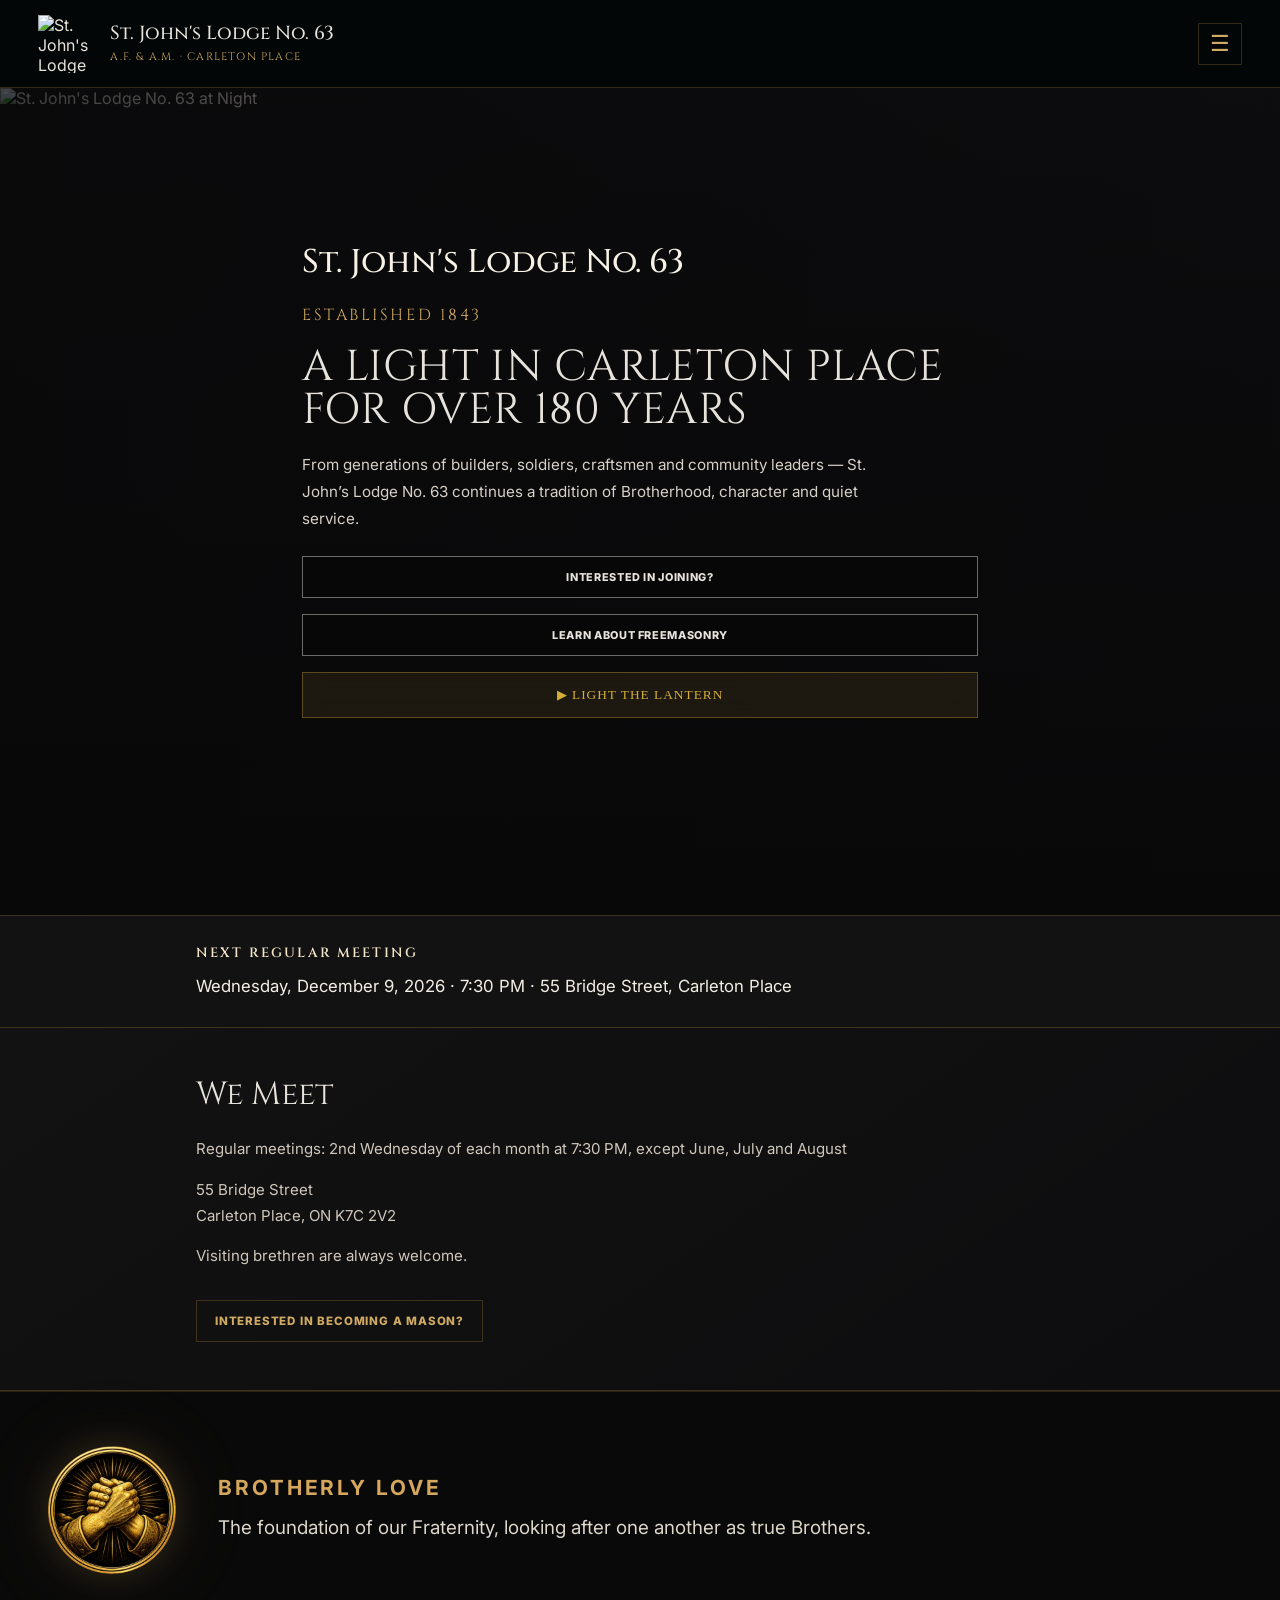
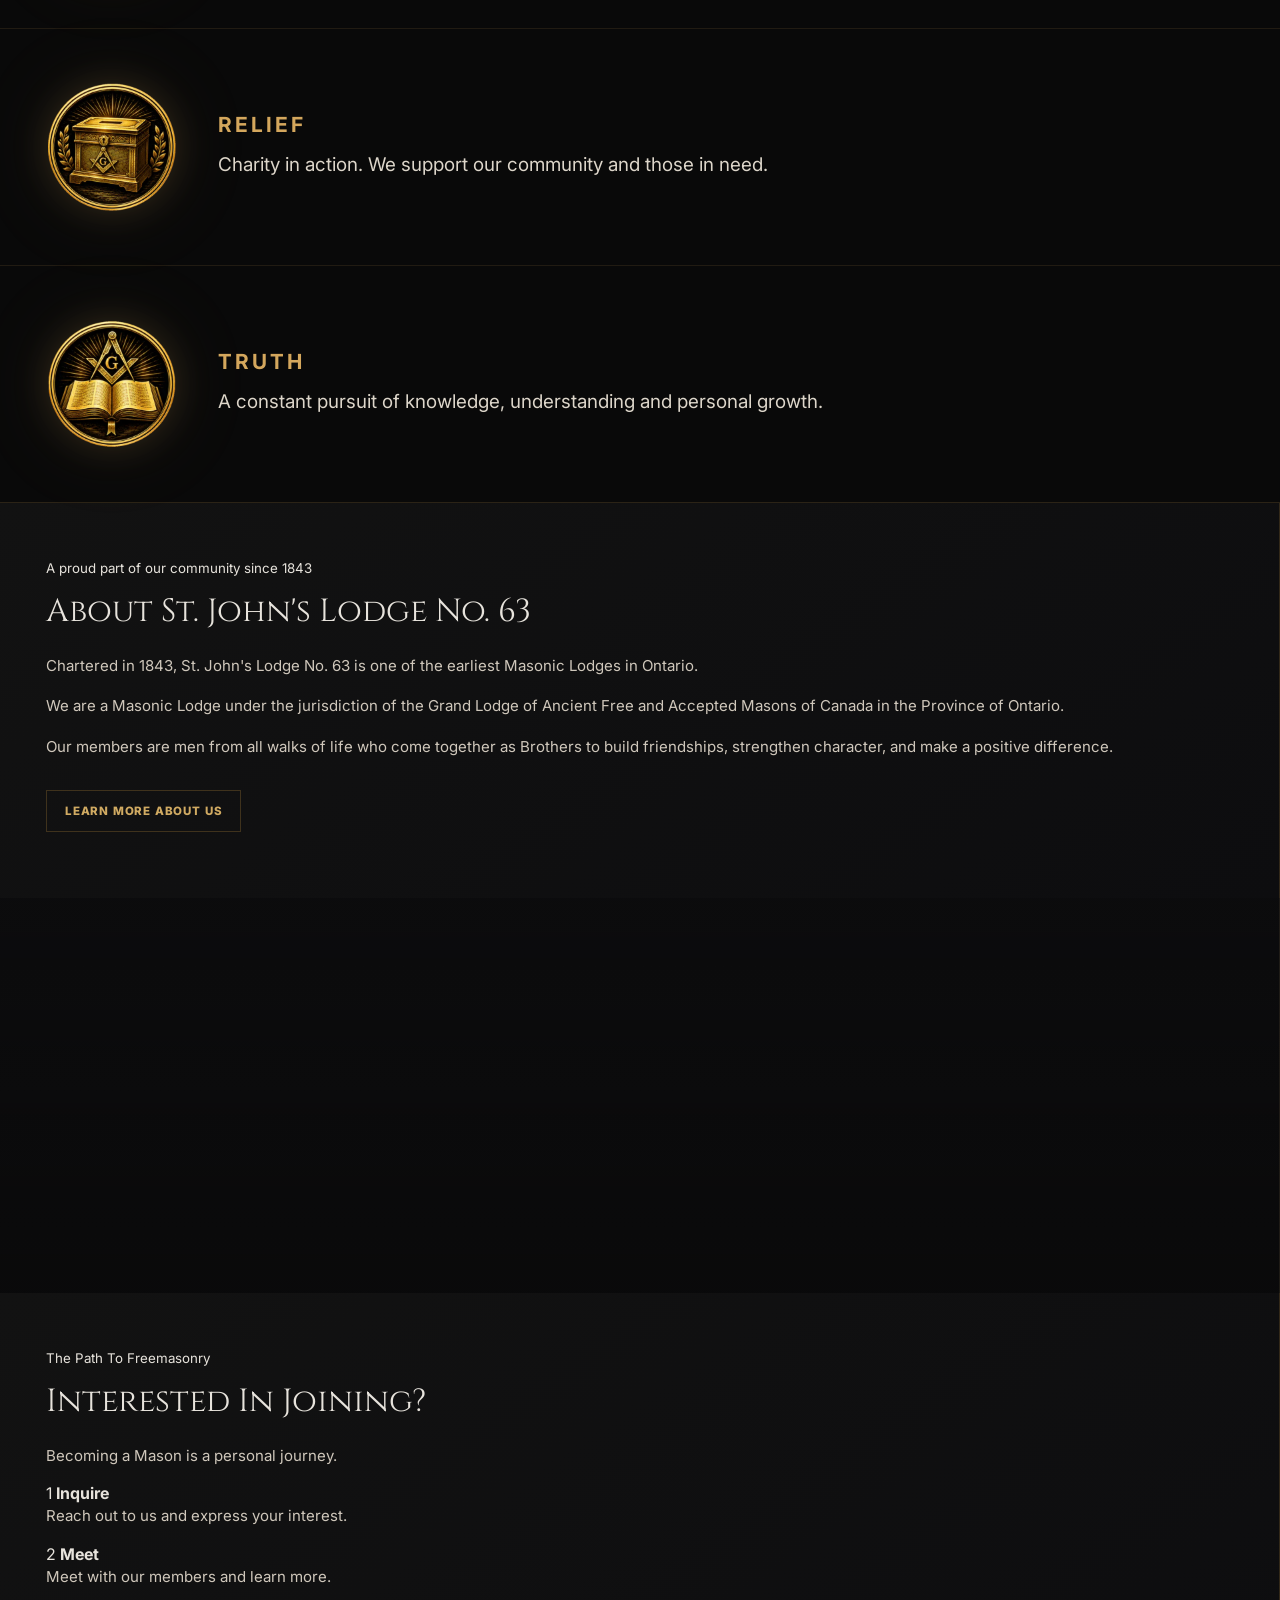
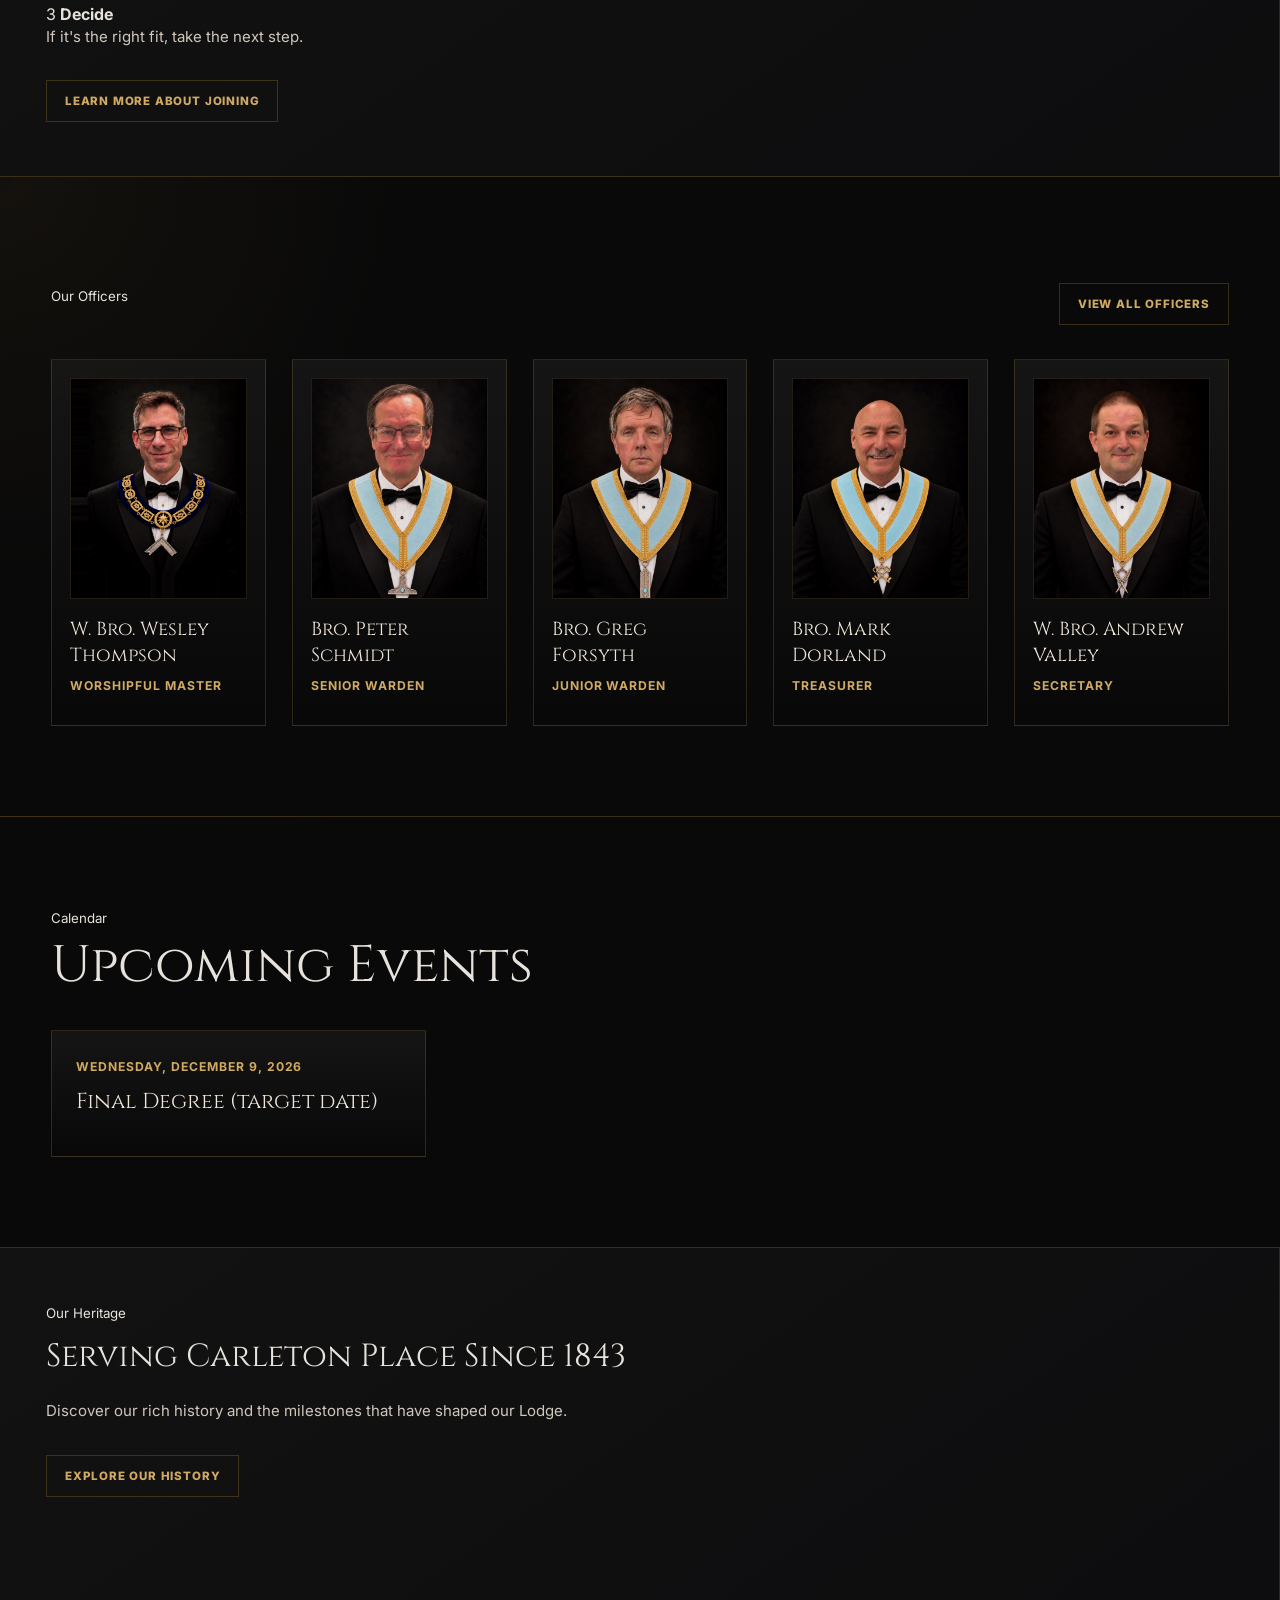
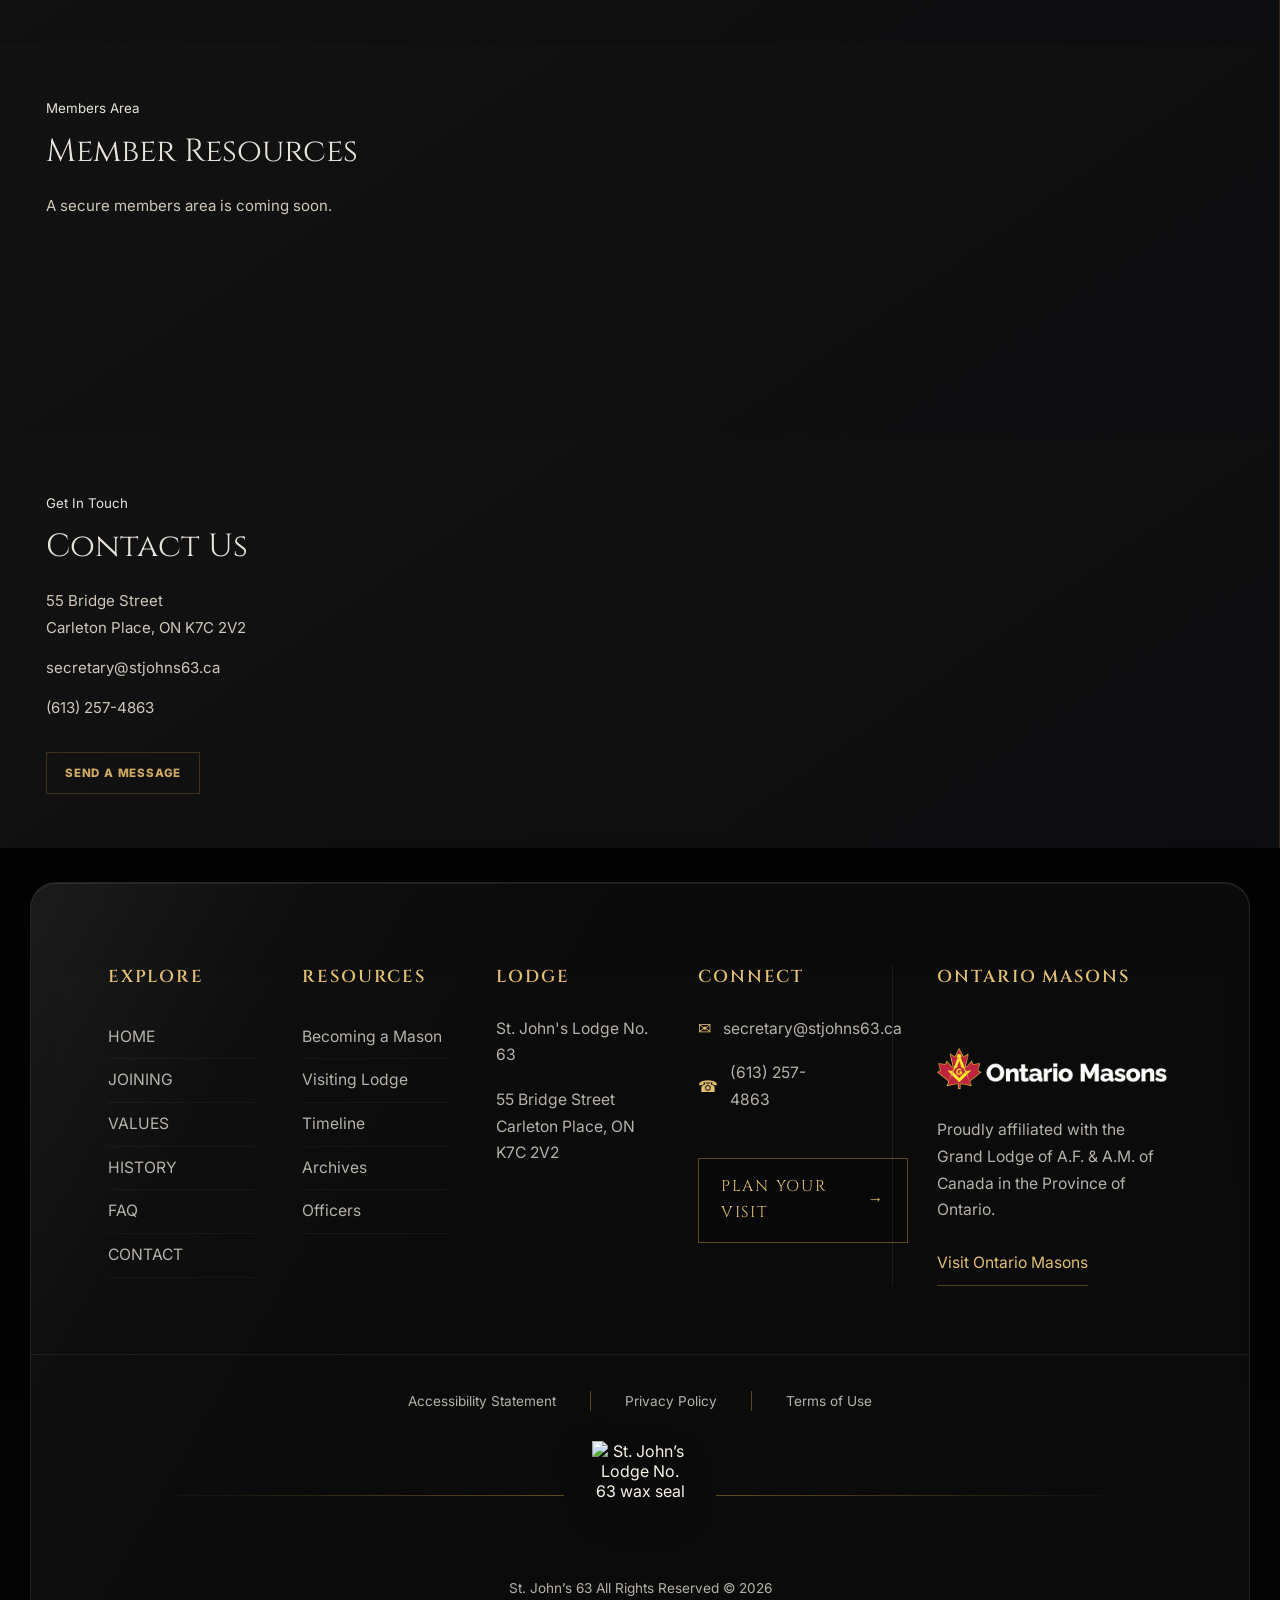
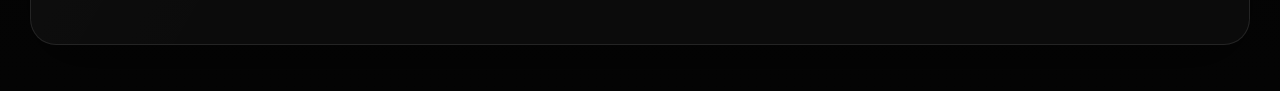
==== commit 0e480be7: "Replace officer portraits with the remade regalia photos. The 13 new 600 by 750 portraits replace th" ====
--- a/index.html
+++ b/index.html
@@ -508,7 +508,7 @@
 
           alt="W. Bro. Wesley Thompson"
 
-         width="307" height="421" loading="lazy">
+         width="600" height="750" loading="lazy">
 
         <h3>
 
@@ -531,7 +531,7 @@
 
           alt="Bro. Peter Schmidt"
 
-         width="307" height="421" loading="lazy">
+         width="600" height="750" loading="lazy">
 
         <h3>
 
@@ -555,7 +555,7 @@
 
           alt="Bro. Greg Forsyth"
 
-         width="307" height="421" loading="lazy">
+         width="600" height="750" loading="lazy">
 
         <h3>
 
@@ -579,7 +579,7 @@
 
           alt="Bro. Mark Dorland"
 
-         width="307" height="421" loading="lazy">
+         width="600" height="750" loading="lazy">
 
         <h3>
 
@@ -602,7 +602,7 @@
 
           alt="W. Bro. Andrew Valley"
 
-         width="307" height="421" loading="lazy">
+         width="600" height="750" loading="lazy">
 
         <h3>
 
--- a/style.css
+++ b/style.css
@@ -640,11 +640,12 @@
 .officers article .officer-placeholder{
 
   width:100%;
-
-  aspect-ratio:307 / 421;
+  height:auto;
+
+  aspect-ratio:4 / 5;
 
   object-fit:cover;
-  object-position:center center;
+  object-position:top;
 
   display:block;
 
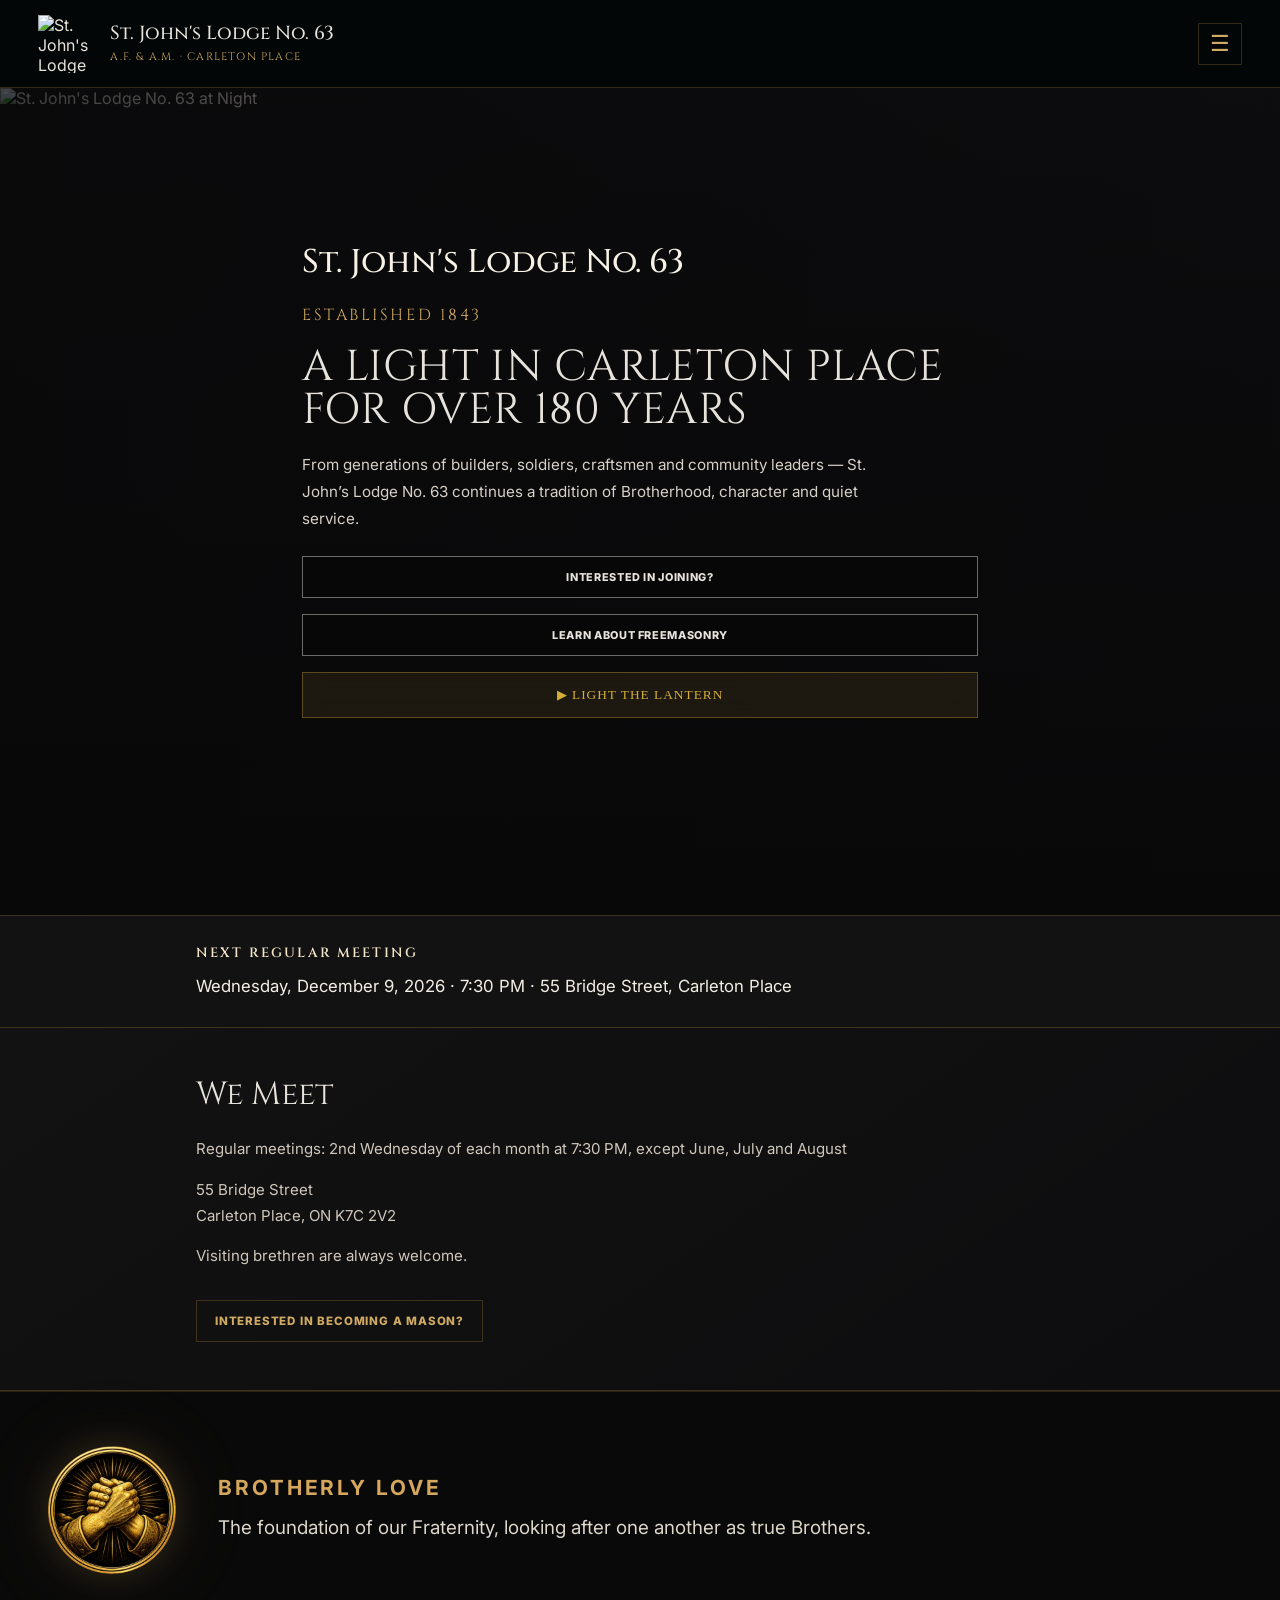
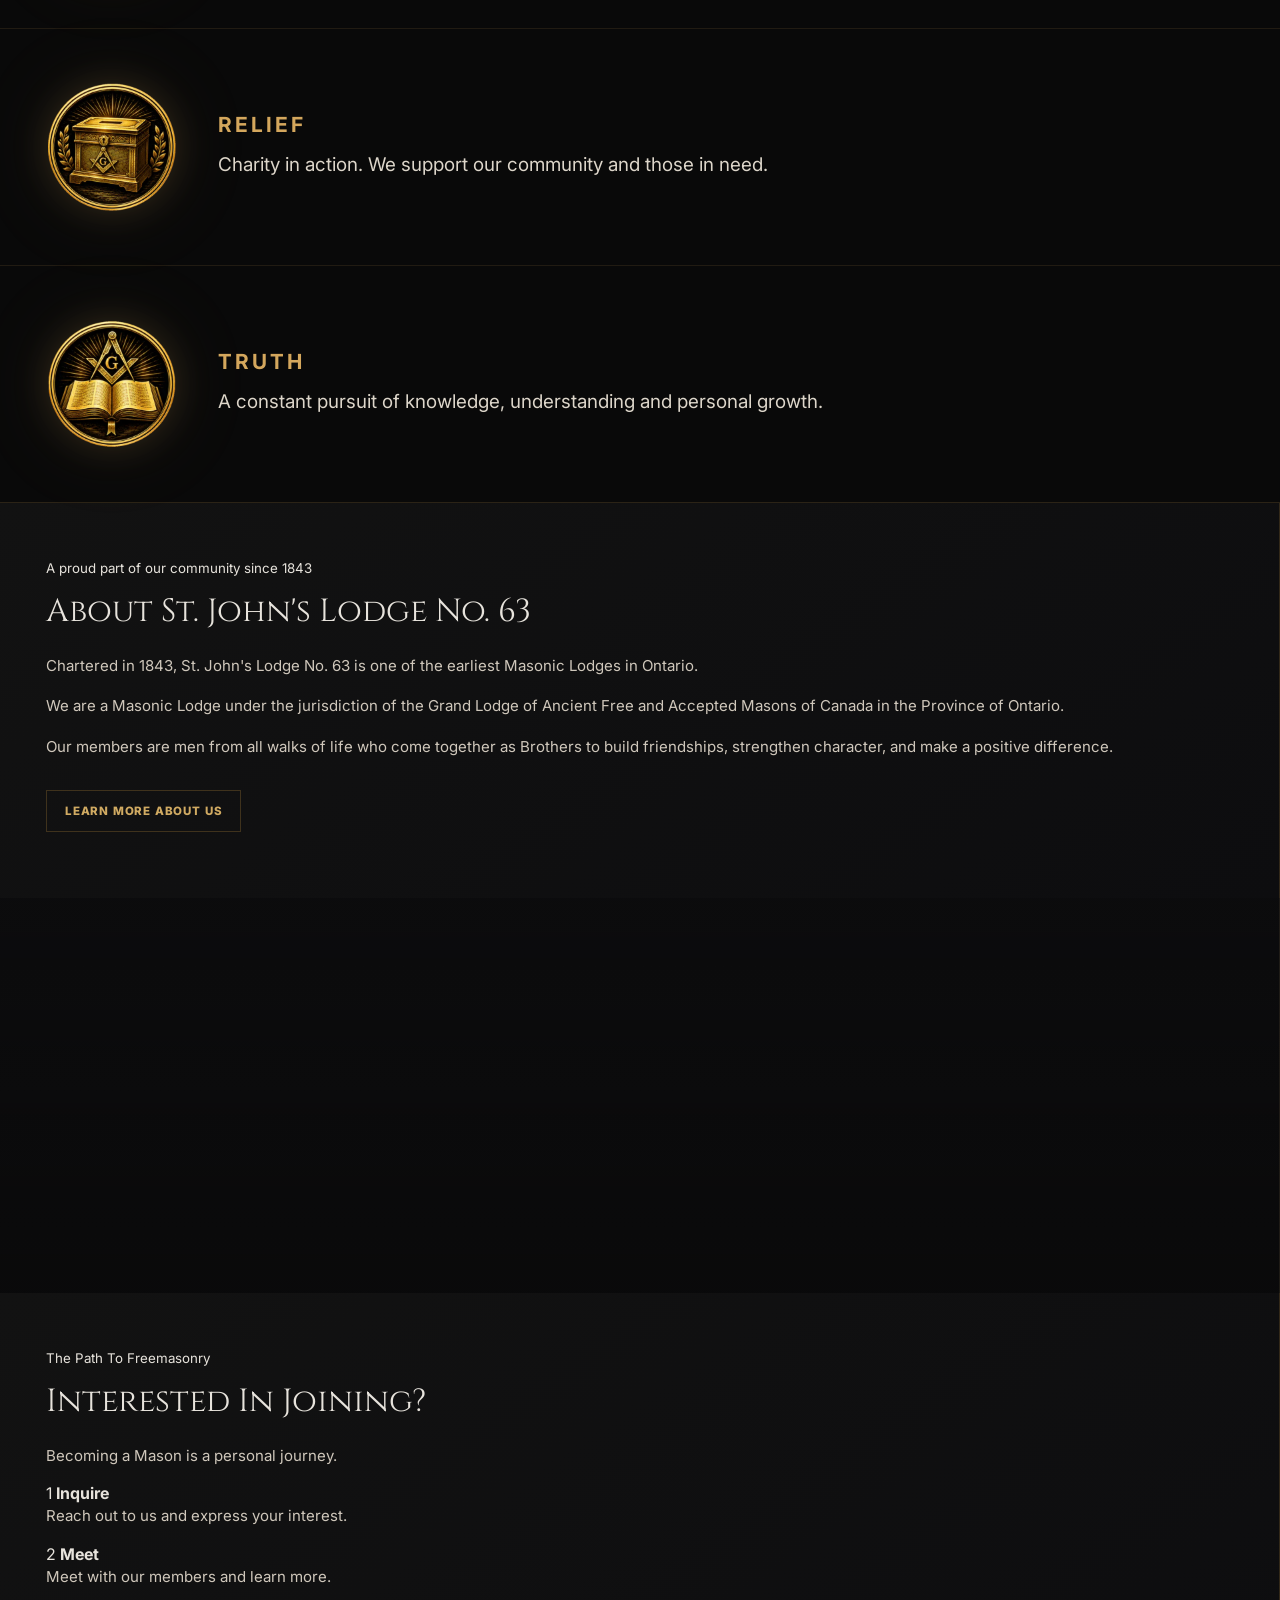
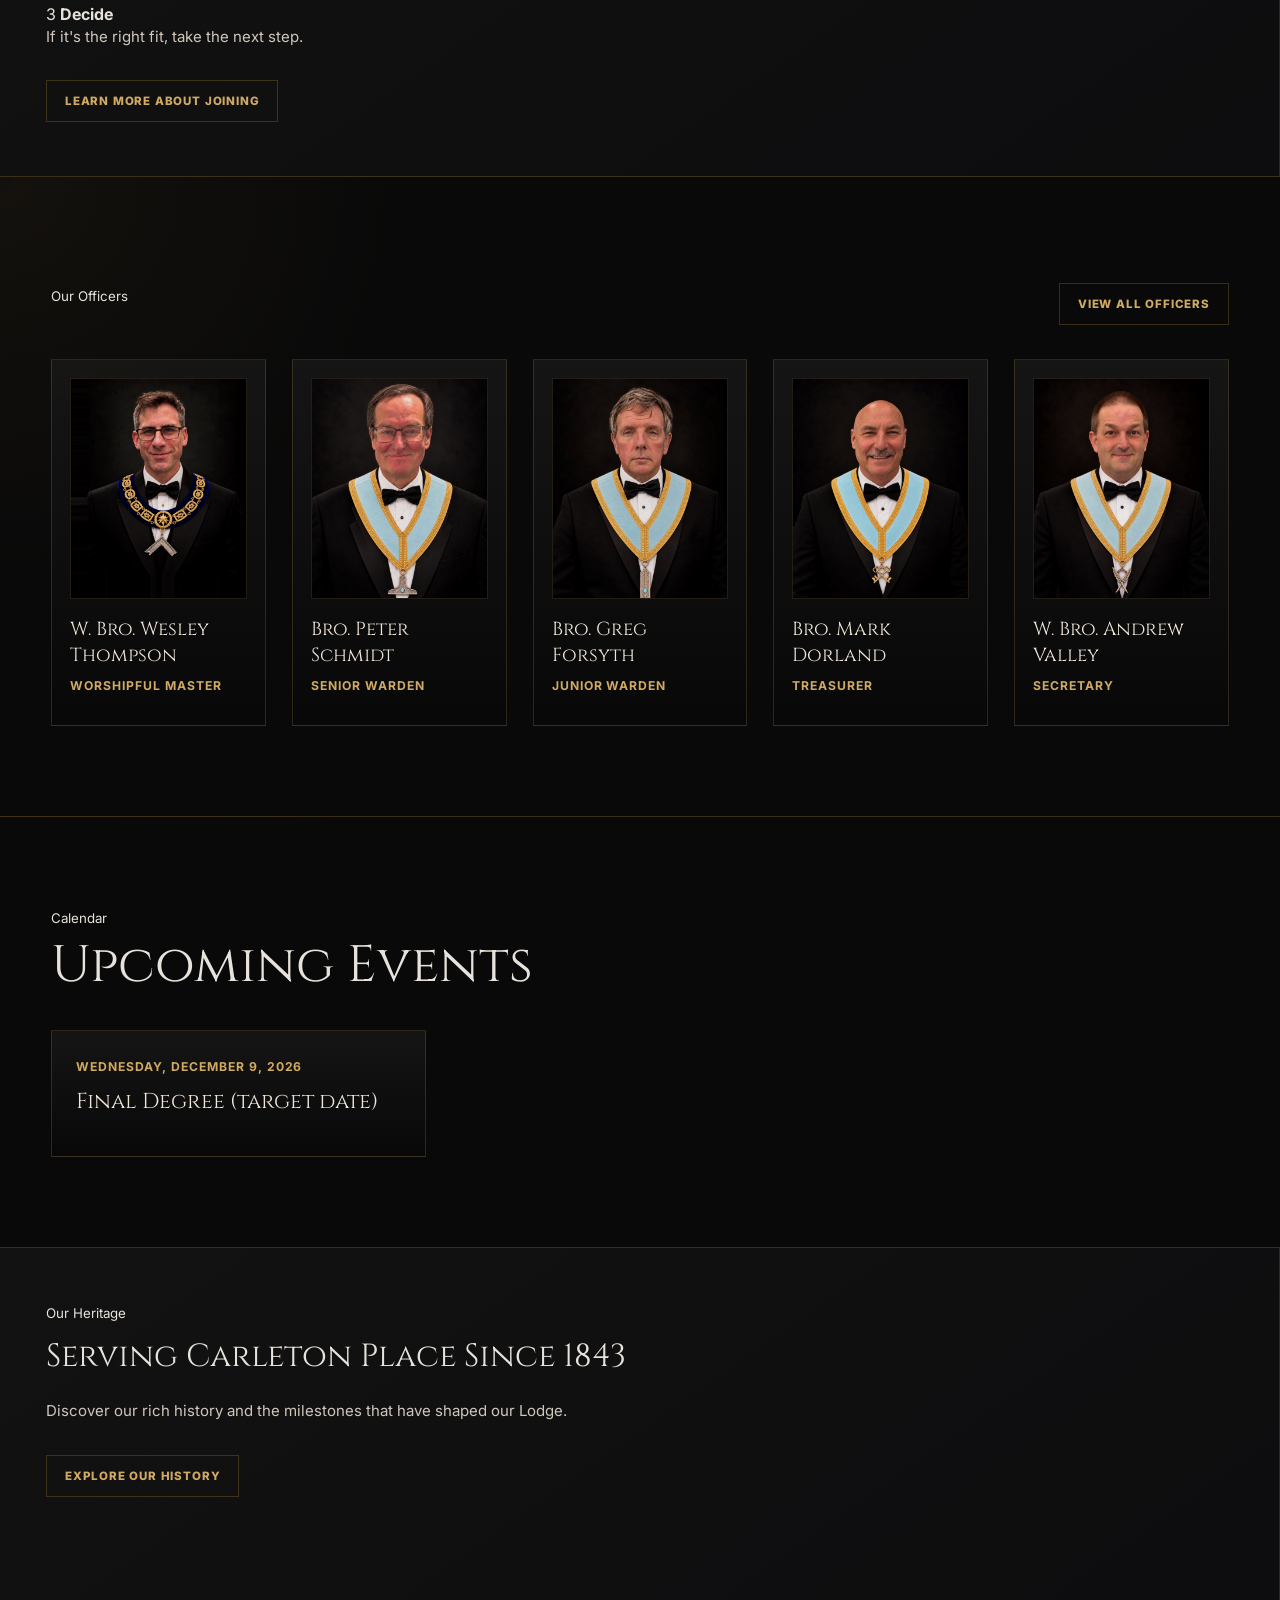
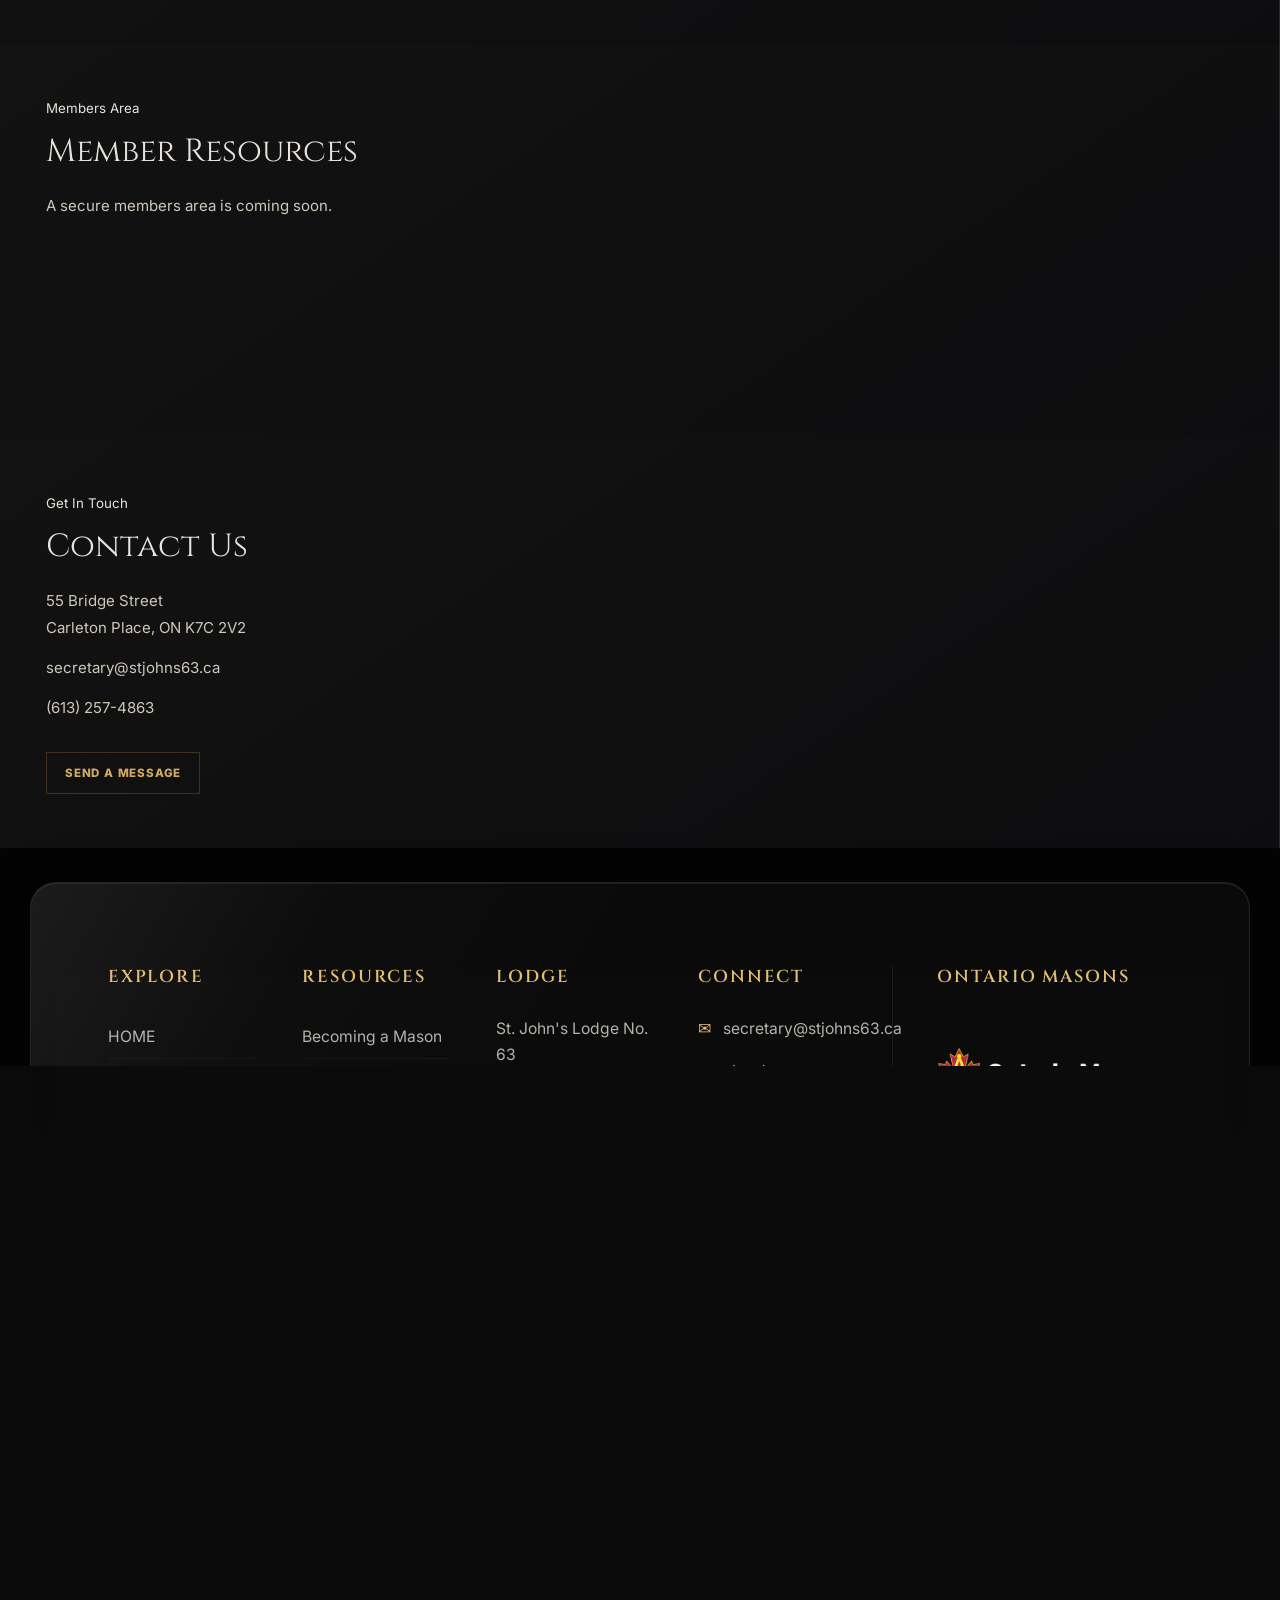
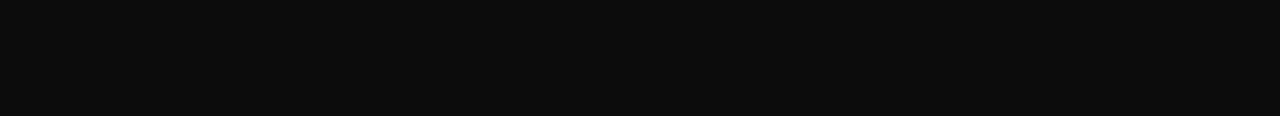
==== commit 6b0483df: "Sync the footer wax seal, FAQ seal, and mobile menu from the test copy. Bring in test PRs #19–#23: t" ====
--- a/index.html
+++ b/index.html
@@ -834,7 +834,7 @@
 
       <div class="sj63-seal-line">
         <i></i>
-        <img src="assets/faq/wax-seal-realistic.png" alt="St. John’s Lodge No. 63 wax seal" width="156" height="170" loading="lazy">
+        <img src="assets/wax-seal.png" srcset="assets/wax-seal-200.png 200w, assets/wax-seal.png 400w" sizes="(max-width: 700px) 88px, 120px" alt="St. John's Lodge No. 63 A.F. &amp; A.M. seal, Carleton Place, 1842" width="395" height="400" loading="lazy">
         <i></i>
       </div>
 
--- a/style.css
+++ b/style.css
@@ -1662,3 +1662,10 @@
     font-size:1.7rem;
   }
 }
+
+/* Keep hash targets below the sticky header (88px, 78px on small screens). */
+main[id],
+section[id],
+article[id]{
+  scroll-margin-top:96px;
+}
--- a/css/footer.css
+++ b/css/footer.css
@@ -197,8 +197,9 @@
 }
 
 .sj63-seal-line img {
-  width: 96px;
-  height: 96px;
+  width: 120px;
+  height: auto;
+  max-width: 100%;
   object-fit: contain;
   filter: drop-shadow(0 16px 18px rgba(0,0,0,.48));
 }
@@ -269,8 +270,8 @@
   }
 
   .sj63-seal-line img {
-    width: 82px;
-    height: 82px;
+    width: 88px;
+    height: auto;
   }
 }
 
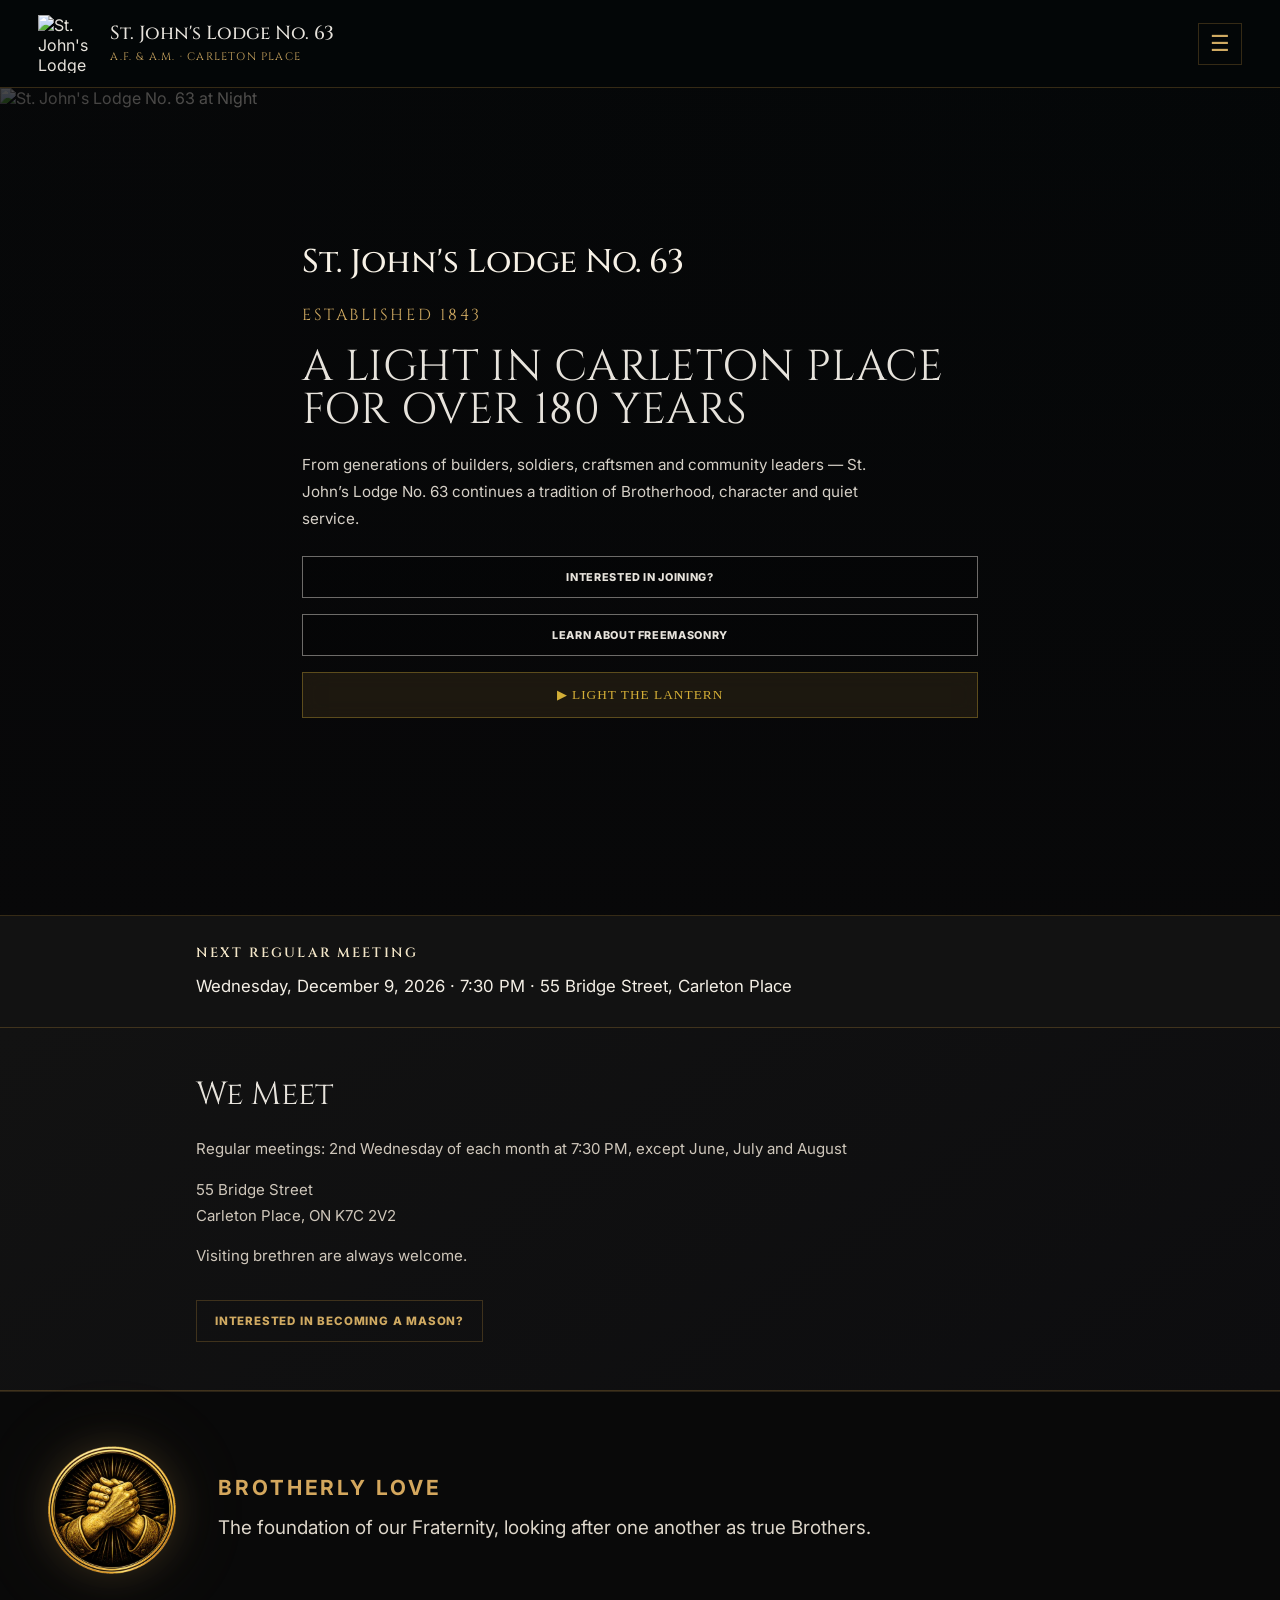
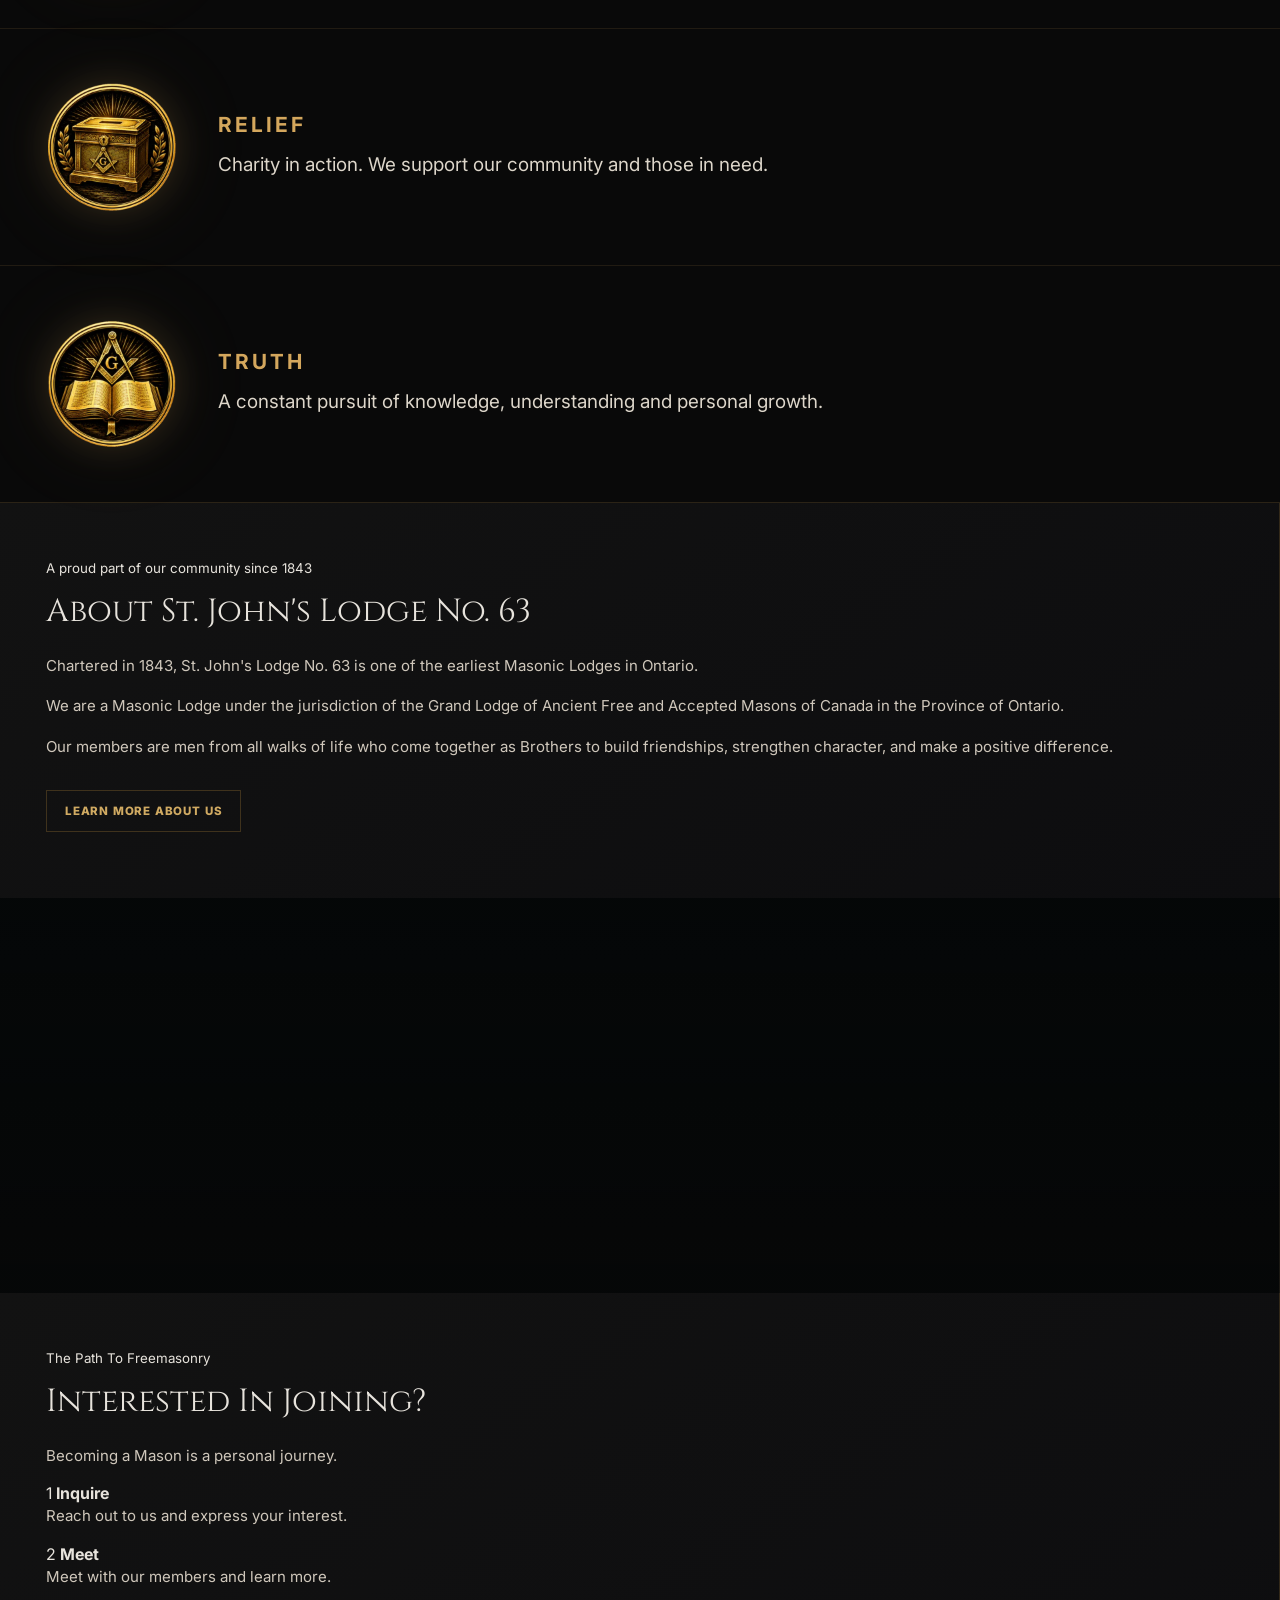
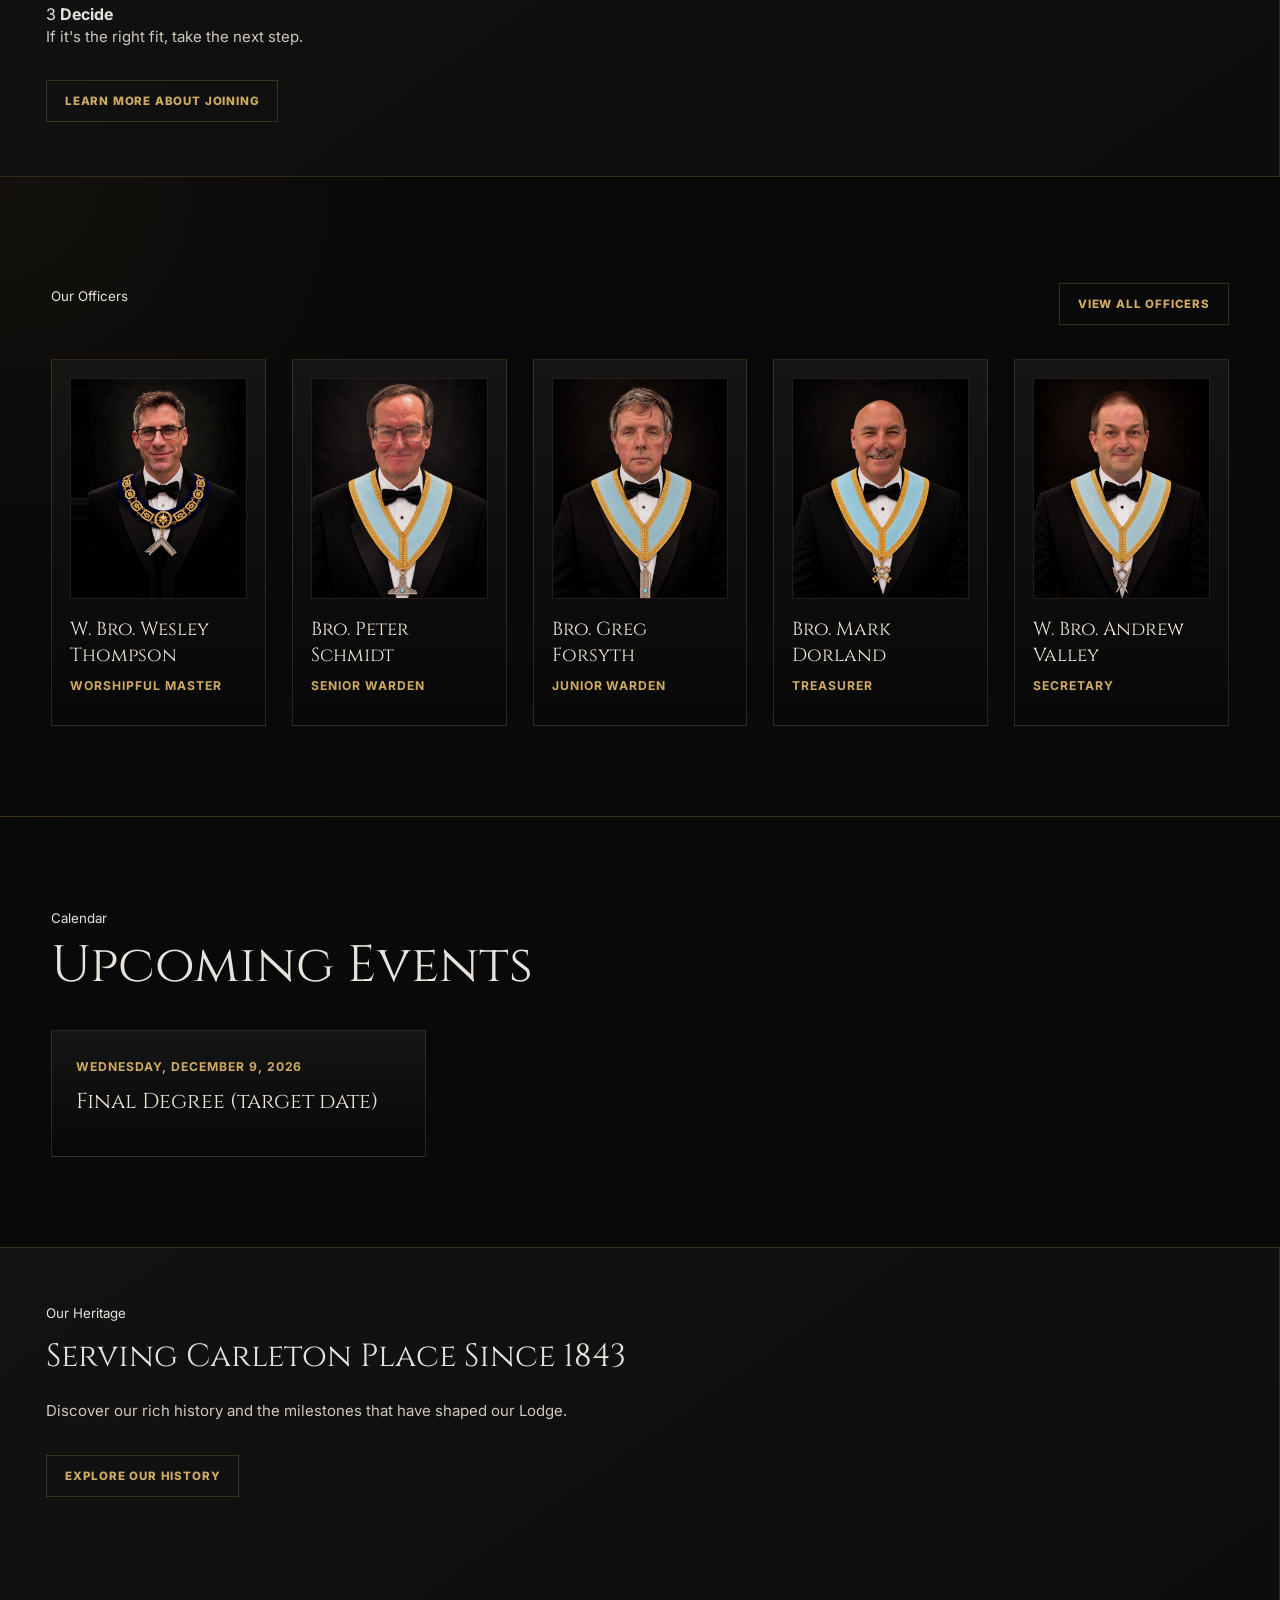
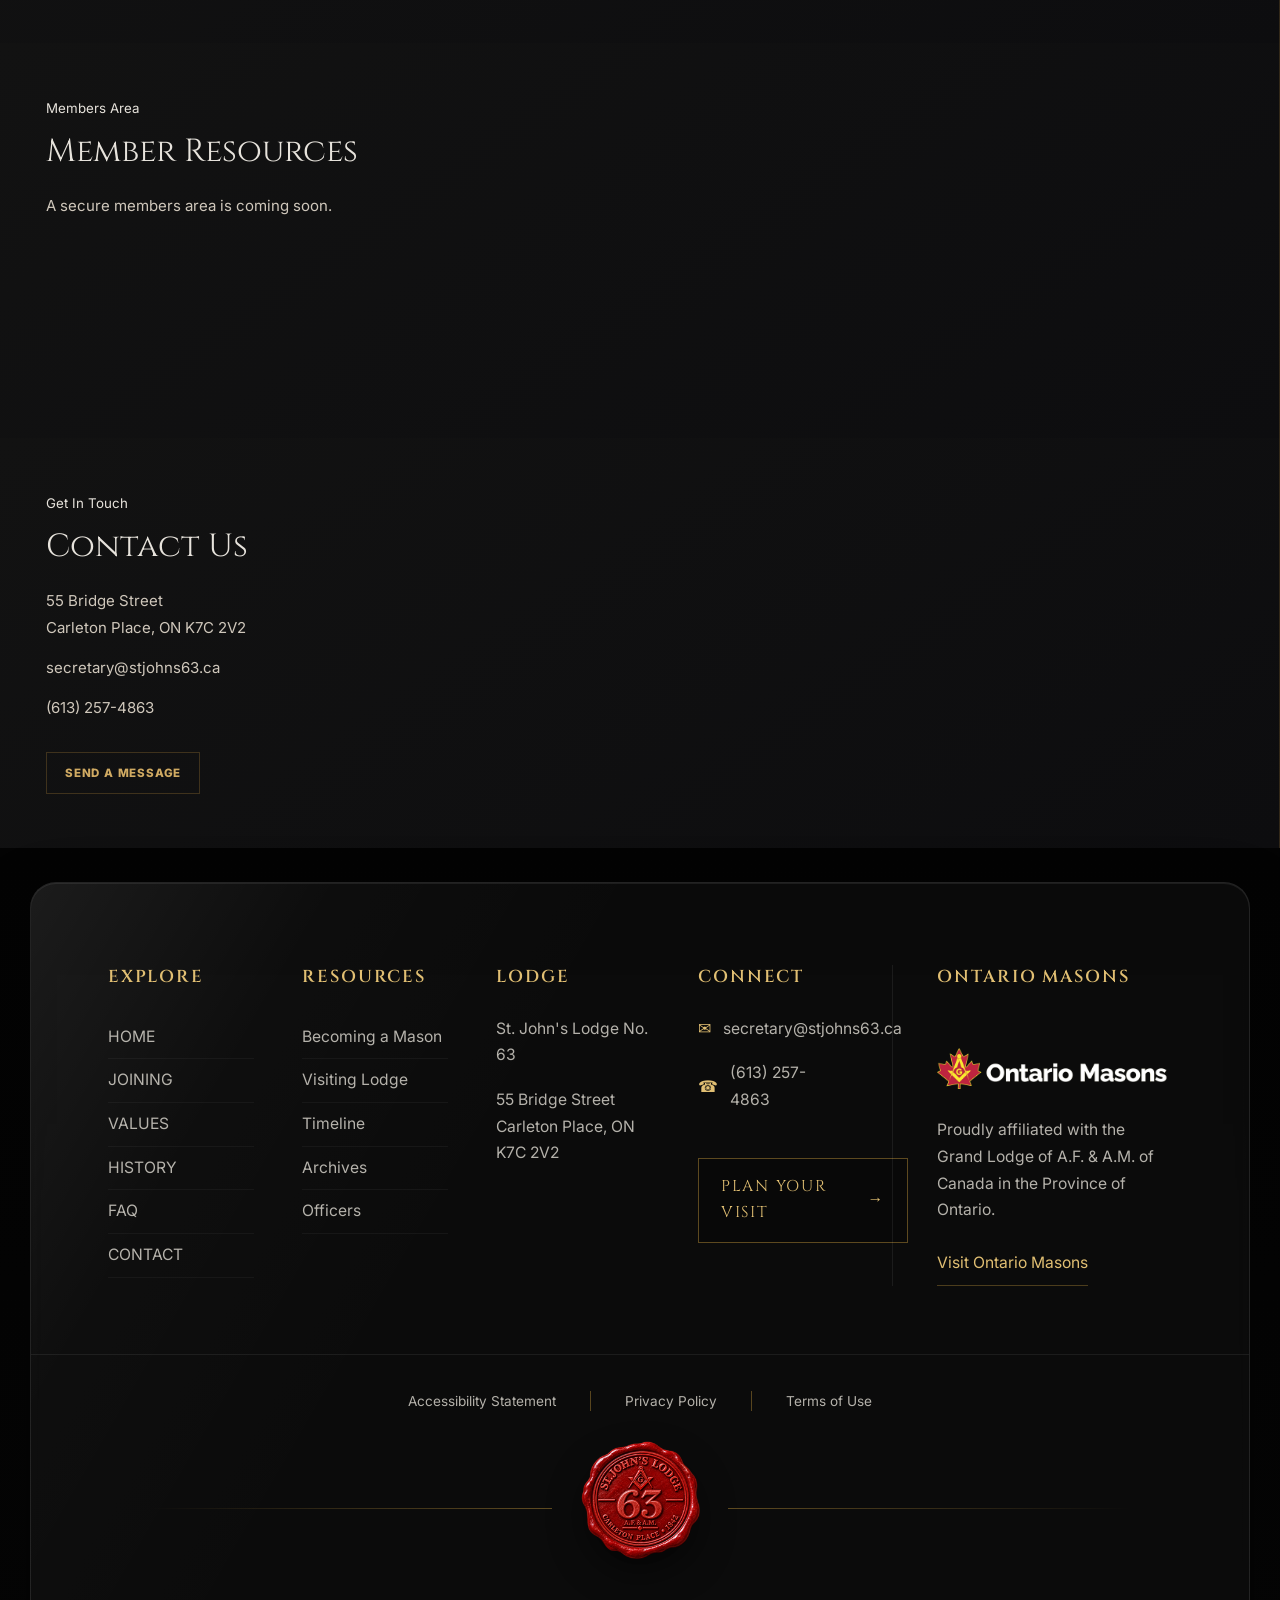
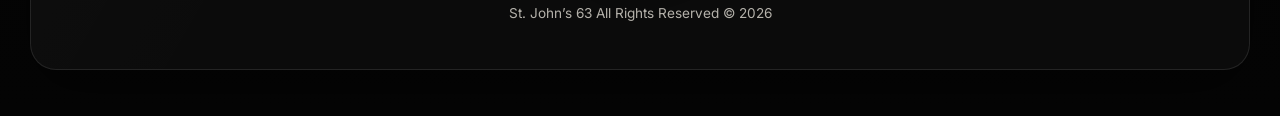
==== commit 29cc8713: "Match the status bar colour and raise Past Master ranks. Set theme-color and the html and body backg" ====
--- a/index.html
+++ b/index.html
@@ -7,6 +7,7 @@
 <meta charset="UTF-8">
 
 <meta name="viewport" content="width=device-width, initial-scale=1.0">
+<meta name="theme-color" content="#040708">
 
 <title>St. John's Lodge No. 63</title>
 <meta name="description" content="St. John's Lodge No. 63 in Carleton Place, Ontario, chartered in 1843. Brotherhood and service under the Grand Lodge of A.F. &amp; A.M. of Canada in the Province of Ontario.">
--- a/style.css
+++ b/style.css
@@ -21,6 +21,7 @@
 
 html{
   scroll-behavior:smooth;
+  background-color:#040708;
 }
 .audio-btn {
   background: rgba(180, 140, 70, 0.12);
@@ -41,7 +42,7 @@
   transform: translateY(-2px);
 }
 body{
-  background:var(--black);
+  background-color:#040708;
   color:var(--cream);
   font-family:Inter,Arial,sans-serif;
 }
